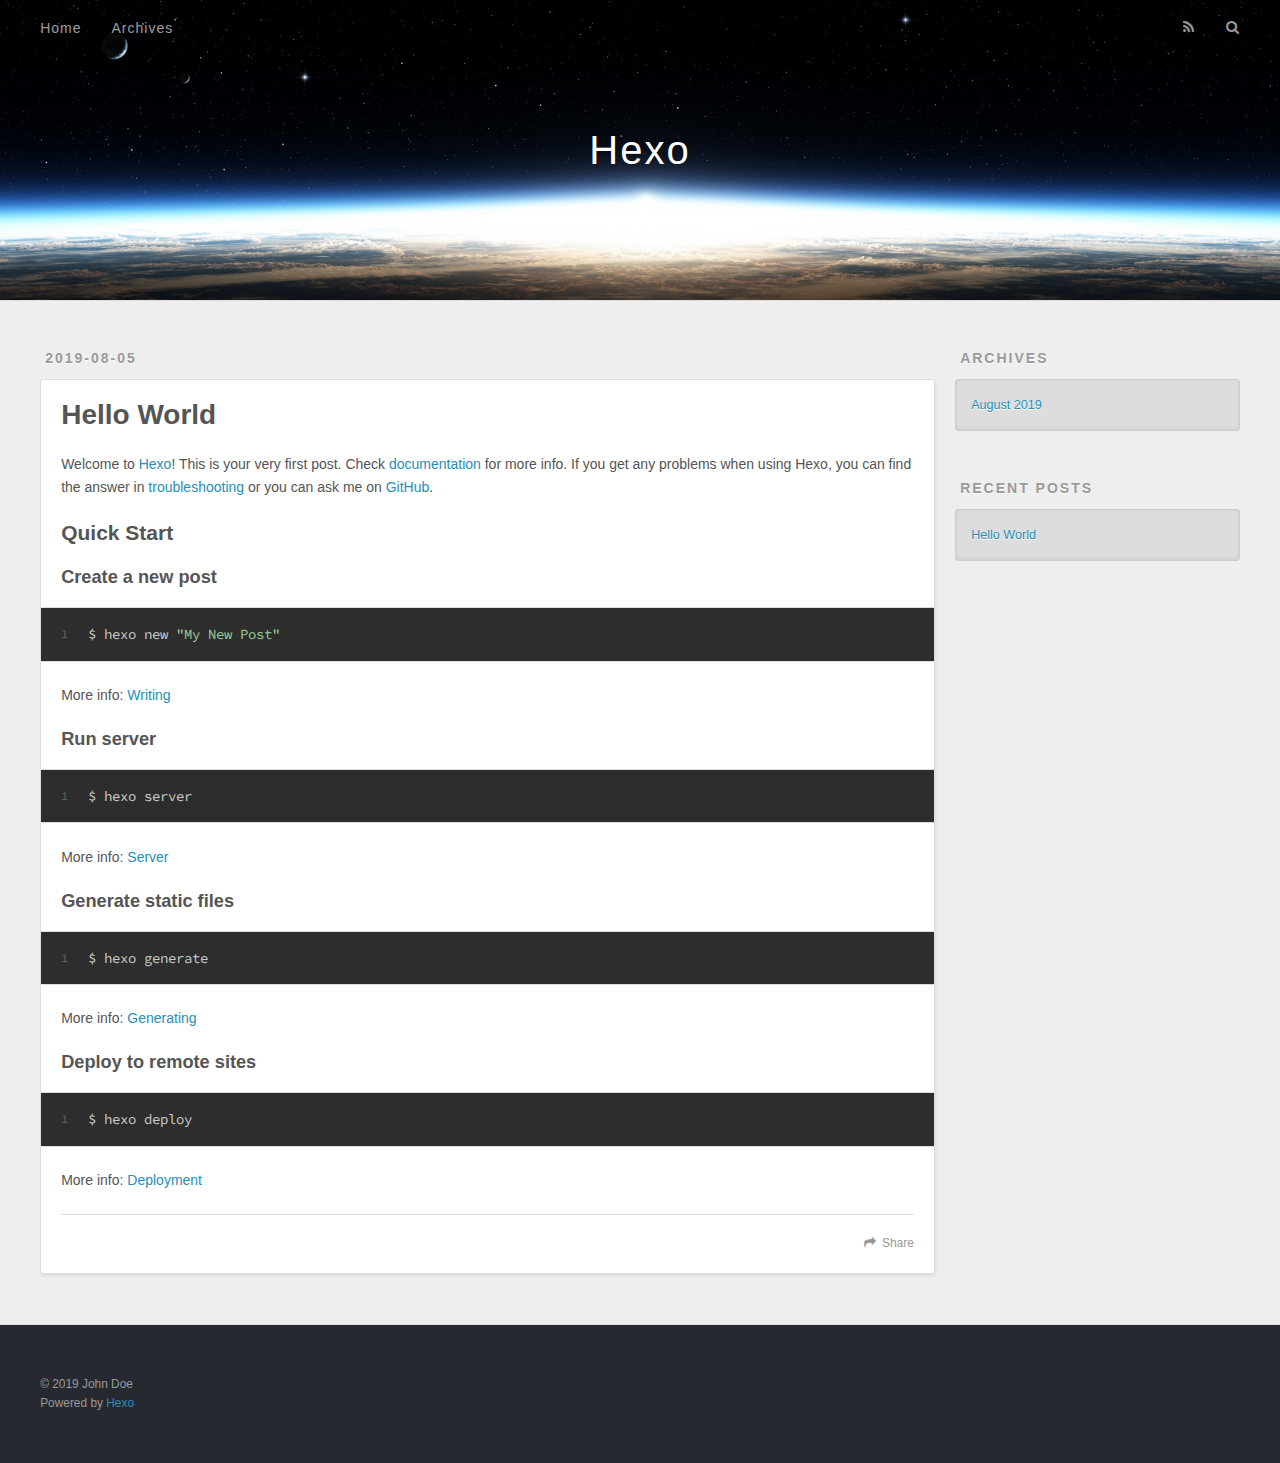
==== index.html @ 951eee35 "Site updated: 2019-08-05 15:23:16" ====
<!DOCTYPE html>
<html>
<head><meta name="generator" content="Hexo 3.9.0">
  <meta charset="utf-8">
  

  
  <title>Hexo</title>
  <meta name="viewport" content="width=device-width, initial-scale=1, maximum-scale=1">
  <meta property="og:type" content="website">
<meta property="og:title" content="Hexo">
<meta property="og:url" content="http://yoursite.com/index.html">
<meta property="og:site_name" content="Hexo">
<meta property="og:locale" content="default">
<meta name="twitter:card" content="summary">
<meta name="twitter:title" content="Hexo">
  
    <link rel="alternate" href="/atom.xml" title="Hexo" type="application/atom+xml">
  
  
    <link rel="icon" href="/favicon.png">
  
  
    <link href="//fonts.googleapis.com/css?family=Source+Code+Pro" rel="stylesheet" type="text/css">
  
  <link rel="stylesheet" href="/css/style.css">
</head>
</html>
<body>
  <div id="container">
    <div id="wrap">
      <header id="header">
  <div id="banner"></div>
  <div id="header-outer" class="outer">
    <div id="header-title" class="inner">
      <h1 id="logo-wrap">
        <a href="/" id="logo">Hexo</a>
      </h1>
      
    </div>
    <div id="header-inner" class="inner">
      <nav id="main-nav">
        <a id="main-nav-toggle" class="nav-icon"></a>
        
          <a class="main-nav-link" href="/">Home</a>
        
          <a class="main-nav-link" href="/archives">Archives</a>
        
      </nav>
      <nav id="sub-nav">
        
          <a id="nav-rss-link" class="nav-icon" href="/atom.xml" title="RSS Feed"></a>
        
        <a id="nav-search-btn" class="nav-icon" title="Search"></a>
      </nav>
      <div id="search-form-wrap">
        <form action="//google.com/search" method="get" accept-charset="UTF-8" class="search-form"><input type="search" name="q" class="search-form-input" placeholder="Search"><button type="submit" class="search-form-submit">&#xF002;</button><input type="hidden" name="sitesearch" value="http://yoursite.com"></form>
      </div>
    </div>
  </div>
</header>
      <div class="outer">
        <section id="main">
  
    <article id="post-hello-world" class="article article-type-post" itemscope itemprop="blogPost">
  <div class="article-meta">
    <a href="/2019/08/05/hello-world/" class="article-date">
  <time datetime="2019-08-05T07:02:43.059Z" itemprop="datePublished">2019-08-05</time>
</a>
    
  </div>
  <div class="article-inner">
    
    
      <header class="article-header">
        
  
    <h1 itemprop="name">
      <a class="article-title" href="/2019/08/05/hello-world/">Hello World</a>
    </h1>
  

      </header>
    
    <div class="article-entry" itemprop="articleBody">
      
        <p>Welcome to <a href="https://hexo.io/" target="_blank" rel="noopener">Hexo</a>! This is your very first post. Check <a href="https://hexo.io/docs/" target="_blank" rel="noopener">documentation</a> for more info. If you get any problems when using Hexo, you can find the answer in <a href="https://hexo.io/docs/troubleshooting.html" target="_blank" rel="noopener">troubleshooting</a> or you can ask me on <a href="https://github.com/hexojs/hexo/issues" target="_blank" rel="noopener">GitHub</a>.</p>
<h2 id="Quick-Start"><a href="#Quick-Start" class="headerlink" title="Quick Start"></a>Quick Start</h2><h3 id="Create-a-new-post"><a href="#Create-a-new-post" class="headerlink" title="Create a new post"></a>Create a new post</h3><figure class="highlight bash"><table><tr><td class="gutter"><pre><span class="line">1</span><br></pre></td><td class="code"><pre><span class="line">$ hexo new <span class="string">"My New Post"</span></span><br></pre></td></tr></table></figure>

<p>More info: <a href="https://hexo.io/docs/writing.html" target="_blank" rel="noopener">Writing</a></p>
<h3 id="Run-server"><a href="#Run-server" class="headerlink" title="Run server"></a>Run server</h3><figure class="highlight bash"><table><tr><td class="gutter"><pre><span class="line">1</span><br></pre></td><td class="code"><pre><span class="line">$ hexo server</span><br></pre></td></tr></table></figure>

<p>More info: <a href="https://hexo.io/docs/server.html" target="_blank" rel="noopener">Server</a></p>
<h3 id="Generate-static-files"><a href="#Generate-static-files" class="headerlink" title="Generate static files"></a>Generate static files</h3><figure class="highlight bash"><table><tr><td class="gutter"><pre><span class="line">1</span><br></pre></td><td class="code"><pre><span class="line">$ hexo generate</span><br></pre></td></tr></table></figure>

<p>More info: <a href="https://hexo.io/docs/generating.html" target="_blank" rel="noopener">Generating</a></p>
<h3 id="Deploy-to-remote-sites"><a href="#Deploy-to-remote-sites" class="headerlink" title="Deploy to remote sites"></a>Deploy to remote sites</h3><figure class="highlight bash"><table><tr><td class="gutter"><pre><span class="line">1</span><br></pre></td><td class="code"><pre><span class="line">$ hexo deploy</span><br></pre></td></tr></table></figure>

<p>More info: <a href="https://hexo.io/docs/deployment.html" target="_blank" rel="noopener">Deployment</a></p>

      
    </div>
    <footer class="article-footer">
      <a data-url="http://yoursite.com/2019/08/05/hello-world/" data-id="cjyy2imvr0000astfaptgwmc9" class="article-share-link">Share</a>
      
      
    </footer>
  </div>
  
</article>


  


</section>
        
          <aside id="sidebar">
  
    

  
    

  
    
  
    
  <div class="widget-wrap">
    <h3 class="widget-title">Archives</h3>
    <div class="widget">
      <ul class="archive-list"><li class="archive-list-item"><a class="archive-list-link" href="/archives/2019/08/">August 2019</a></li></ul>
    </div>
  </div>


  
    
  <div class="widget-wrap">
    <h3 class="widget-title">Recent Posts</h3>
    <div class="widget">
      <ul>
        
          <li>
            <a href="/2019/08/05/hello-world/">Hello World</a>
          </li>
        
      </ul>
    </div>
  </div>

  
</aside>
        
      </div>
      <footer id="footer">
  
  <div class="outer">
    <div id="footer-info" class="inner">
      &copy; 2019 John Doe<br>
      Powered by <a href="http://hexo.io/" target="_blank">Hexo</a>
    </div>
  </div>
</footer>
    </div>
    <nav id="mobile-nav">
  
    <a href="/" class="mobile-nav-link">Home</a>
  
    <a href="/archives" class="mobile-nav-link">Archives</a>
  
</nav>
    

<script src="//ajax.googleapis.com/ajax/libs/jquery/2.0.3/jquery.min.js"></script>


  <link rel="stylesheet" href="/fancybox/jquery.fancybox.css">
  <script src="/fancybox/jquery.fancybox.pack.js"></script>


<script src="/js/script.js"></script>



  </div>
</body>
</html>
---- css/style.css ----
body {
  width: 100%;
}
body:before,
body:after {
  content: "";
  display: table;
}
body:after {
  clear: both;
}
html,
body,
div,
span,
applet,
object,
iframe,
h1,
h2,
h3,
h4,
h5,
h6,
p,
blockquote,
pre,
a,
abbr,
acronym,
address,
big,
cite,
code,
del,
dfn,
em,
img,
ins,
kbd,
q,
s,
samp,
small,
strike,
strong,
sub,
sup,
tt,
var,
dl,
dt,
dd,
ol,
ul,
li,
fieldset,
form,
label,
legend,
table,
caption,
tbody,
tfoot,
thead,
tr,
th,
td {
  margin: 0;
  padding: 0;
  border: 0;
  outline: 0;
  font-weight: inherit;
  font-style: inherit;
  font-family: inherit;
  font-size: 100%;
  vertical-align: baseline;
}
body {
  line-height: 1;
  color: #000;
  background: #fff;
}
ol,
ul {
  list-style: none;
}
table {
  border-collapse: separate;
  border-spacing: 0;
  vertical-align: middle;
}
caption,
th,
td {
  text-align: left;
  font-weight: normal;
  vertical-align: middle;
}
a img {
  border: none;
}
input,
button {
  margin: 0;
  padding: 0;
}
input::-moz-focus-inner,
button::-moz-focus-inner {
  border: 0;
  padding: 0;
}
@font-face {
  font-family: FontAwesome;
  font-style: normal;
  font-weight: normal;
  src: url("fonts/fontawesome-webfont.eot?v=#4.0.3");
  src: url("fonts/fontawesome-webfont.eot?#iefix&v=#4.0.3") format("embedded-opentype"), url("fonts/fontawesome-webfont.woff?v=#4.0.3") format("woff"), url("fonts/fontawesome-webfont.ttf?v=#4.0.3") format("truetype"), url("fonts/fontawesome-webfont.svg#fontawesomeregular?v=#4.0.3") format("svg");
}
html,
body,
#container {
  height: 100%;
}
body {
  background: #eee;
  font: 14px -apple-system, BlinkMacSystemFont, "Segoe UI", "Roboto", "Oxygen", "Ubuntu", "Cantarell", "Fira Sans", "Droid Sans", "Helvetica Neue", sans-serif;
  -webkit-text-size-adjust: 100%;
}
.outer {
  max-width: 1220px;
  margin: 0 auto;
  padding: 0 20px;
}
.outer:before,
.outer:after {
  content: "";
  display: table;
}
.outer:after {
  clear: both;
}
.inner {
  display: inline;
  float: left;
  width: 98.33333333333333%;
  margin: 0 0.833333333333333%;
}
.left,
.alignleft {
  float: left;
}
.right,
.alignright {
  float: right;
}
.clear {
  clear: both;
}
#container {
  position: relative;
}
.mobile-nav-on {
  overflow: hidden;
}
#wrap {
  height: 100%;
  width: 100%;
  position: absolute;
  top: 0;
  left: 0;
  -webkit-transition: 0.2s ease-out;
  -moz-transition: 0.2s ease-out;
  -ms-transition: 0.2s ease-out;
  transition: 0.2s ease-out;
  z-index: 1;
  background: #eee;
}
.mobile-nav-on #wrap {
  left: 280px;
}
@media screen and (min-width: 768px) {
  #main {
    display: inline;
    float: left;
    width: 73.33333333333333%;
    margin: 0 0.833333333333333%;
  }
}
.article-date,
.article-category-link,
.archive-year,
.widget-title {
  text-decoration: none;
  text-transform: uppercase;
  letter-spacing: 2px;
  color: #999;
  margin-bottom: 1em;
  margin-left: 5px;
  line-height: 1em;
  text-shadow: 0 1px #fff;
  font-weight: bold;
}
.article-inner,
.archive-article-inner {
  background: #fff;
  -webkit-box-shadow: 1px 2px 3px #ddd;
  box-shadow: 1px 2px 3px #ddd;
  border: 1px solid #ddd;
  border-radius: 3px;
}
.article-entry h1,
.widget h1 {
  font-size: 2em;
}
.article-entry h2,
.widget h2 {
  font-size: 1.5em;
}
.article-entry h3,
.widget h3 {
  font-size: 1.3em;
}
.article-entry h4,
.widget h4 {
  font-size: 1.2em;
}
.article-entry h5,
.widget h5 {
  font-size: 1em;
}
.article-entry h6,
.widget h6 {
  font-size: 1em;
  color: #999;
}
.article-entry hr,
.widget hr {
  border: 1px dashed #ddd;
}
.article-entry strong,
.widget strong {
  font-weight: bold;
}
.article-entry em,
.widget em,
.article-entry cite,
.widget cite {
  font-style: italic;
}
.article-entry sup,
.widget sup,
.article-entry sub,
.widget sub {
  font-size: 0.75em;
  line-height: 0;
  position: relative;
  vertical-align: baseline;
}
.article-entry sup,
.widget sup {
  top: -0.5em;
}
.article-entry sub,
.widget sub {
  bottom: -0.2em;
}
.article-entry small,
.widget small {
  font-size: 0.85em;
}
.article-entry acronym,
.widget acronym,
.article-entry abbr,
.widget abbr {
  border-bottom: 1px dotted;
}
.article-entry ul,
.widget ul,
.article-entry ol,
.widget ol,
.article-entry dl,
.widget dl {
  margin: 0 20px;
  line-height: 1.6em;
}
.article-entry ul ul,
.widget ul ul,
.article-entry ol ul,
.widget ol ul,
.article-entry ul ol,
.widget ul ol,
.article-entry ol ol,
.widget ol ol {
  margin-top: 0;
  margin-bottom: 0;
}
.article-entry ul,
.widget ul {
  list-style: disc;
}
.article-entry ol,
.widget ol {
  list-style: decimal;
}
.article-entry dt,
.widget dt {
  font-weight: bold;
}
#header {
  height: 300px;
  position: relative;
  border-bottom: 1px solid #ddd;
}
#header:before,
#header:after {
  content: "";
  position: absolute;
  left: 0;
  right: 0;
  height: 40px;
}
#header:before {
  top: 0;
  background: -webkit-linear-gradient(rgba(0,0,0,0.2), transparent);
  background: -moz-linear-gradient(rgba(0,0,0,0.2), transparent);
  background: -ms-linear-gradient(rgba(0,0,0,0.2), transparent);
  background: linear-gradient(rgba(0,0,0,0.2), transparent);
}
#header:after {
  bottom: 0;
  background: -webkit-linear-gradient(transparent, rgba(0,0,0,0.2));
  background: -moz-linear-gradient(transparent, rgba(0,0,0,0.2));
  background: -ms-linear-gradient(transparent, rgba(0,0,0,0.2));
  background: linear-gradient(transparent, rgba(0,0,0,0.2));
}
#header-outer {
  height: 100%;
  position: relative;
}
#header-inner {
  position: relative;
  overflow: hidden;
}
#banner {
  position: absolute;
  top: 0;
  left: 0;
  width: 100%;
  height: 100%;
  background: url("images/banner.jpg") center #000;
  -webkit-background-size: cover;
  -moz-background-size: cover;
  background-size: cover;
  z-index: -1;
}
#header-title {
  text-align: center;
  height: 40px;
  position: absolute;
  top: 50%;
  left: 0;
  margin-top: -20px;
}
#logo,
#subtitle {
  text-decoration: none;
  color: #fff;
  font-weight: 300;
  text-shadow: 0 1px 4px rgba(0,0,0,0.3);
}
#logo {
  font-size: 40px;
  line-height: 40px;
  letter-spacing: 2px;
}
#subtitle {
  font-size: 16px;
  line-height: 16px;
  letter-spacing: 1px;
}
#subtitle-wrap {
  margin-top: 16px;
}
#main-nav {
  float: left;
  margin-left: -15px;
}
.nav-icon,
.main-nav-link {
  float: left;
  color: #fff;
  opacity: 0.6;
  text-decoration: none;
  text-shadow: 0 1px rgba(0,0,0,0.2);
  -webkit-transition: opacity 0.2s;
  -moz-transition: opacity 0.2s;
  -ms-transition: opacity 0.2s;
  transition: opacity 0.2s;
  display: block;
  padding: 20px 15px;
}
.nav-icon:hover,
.main-nav-link:hover {
  opacity: 1;
}
.nav-icon {
  font-family: FontAwesome;
  text-align: center;
  font-size: 14px;
  width: 14px;
  height: 14px;
  padding: 20px 15px;
  position: relative;
  cursor: pointer;
}
.main-nav-link {
  font-weight: 300;
  letter-spacing: 1px;
}
@media screen and (max-width: 479px) {
  .main-nav-link {
    display: none;
  }
}
#main-nav-toggle {
  display: none;
}
#main-nav-toggle:before {
  content: "\f0c9";
}
@media screen and (max-width: 479px) {
  #main-nav-toggle {
    display: block;
  }
}
#sub-nav {
  float: right;
  margin-right: -15px;
}
#nav-rss-link:before {
  content: "\f09e";
}
#nav-search-btn:before {
  content: "\f002";
}
#search-form-wrap {
  position: absolute;
  top: 15px;
  width: 150px;
  height: 30px;
  right: -150px;
  opacity: 0;
  -webkit-transition: 0.2s ease-out;
  -moz-transition: 0.2s ease-out;
  -ms-transition: 0.2s ease-out;
  transition: 0.2s ease-out;
}
#search-form-wrap.on {
  opacity: 1;
  right: 0;
}
@media screen and (max-width: 479px) {
  #search-form-wrap {
    width: 100%;
    right: -100%;
  }
}
.search-form {
  position: absolute;
  top: 0;
  left: 0;
  right: 0;
  background: #fff;
  padding: 5px 15px;
  border-radius: 15px;
  -webkit-box-shadow: 0 0 10px rgba(0,0,0,0.3);
  box-shadow: 0 0 10px rgba(0,0,0,0.3);
}
.search-form-input {
  border: none;
  background: none;
  color: #555;
  width: 100%;
  font: 13px -apple-system, BlinkMacSystemFont, "Segoe UI", "Roboto", "Oxygen", "Ubuntu", "Cantarell", "Fira Sans", "Droid Sans", "Helvetica Neue", sans-serif;
  outline: none;
}
.search-form-input::-webkit-search-results-decoration,
.search-form-input::-webkit-search-cancel-button {
  -webkit-appearance: none;
}
.search-form-submit {
  position: absolute;
  top: 50%;
  right: 10px;
  margin-top: -7px;
  font: 13px FontAwesome;
  border: none;
  background: none;
  color: #bbb;
  cursor: pointer;
}
.search-form-submit:hover,
.search-form-submit:focus {
  color: #777;
}
.article {
  margin: 50px 0;
}
.article-inner {
  overflow: hidden;
}
.article-meta:before,
.article-meta:after {
  content: "";
  display: table;
}
.article-meta:after {
  clear: both;
}
.article-date {
  float: left;
}
.article-category {
  float: left;
  line-height: 1em;
  color: #ccc;
  text-shadow: 0 1px #fff;
  margin-left: 8px;
}
.article-category:before {
  content: "\2022";
}
.article-category-link {
  margin: 0 12px 1em;
}
.article-header {
  padding: 20px 20px 0;
}
.article-title {
  text-decoration: none;
  font-size: 2em;
  font-weight: bold;
  color: #555;
  line-height: 1.1em;
  -webkit-transition: color 0.2s;
  -moz-transition: color 0.2s;
  -ms-transition: color 0.2s;
  transition: color 0.2s;
}
a.article-title:hover {
  color: #258fb8;
}
.article-entry {
  color: #555;
  padding: 0 20px;
}
.article-entry:before,
.article-entry:after {
  content: "";
  display: table;
}
.article-entry:after {
  clear: both;
}
.article-entry p,
.article-entry table {
  line-height: 1.6em;
  margin: 1.6em 0;
}
.article-entry h1,
.article-entry h2,
.article-entry h3,
.article-entry h4,
.article-entry h5,
.article-entry h6 {
  font-weight: bold;
}
.article-entry h1,
.article-entry h2,
.article-entry h3,
.article-entry h4,
.article-entry h5,
.article-entry h6 {
  line-height: 1.1em;
  margin: 1.1em 0;
}
.article-entry a {
  color: #258fb8;
  text-decoration: none;
}
.article-entry a:hover {
  text-decoration: underline;
}
.article-entry ul,
.article-entry ol,
.article-entry dl {
  margin-top: 1.6em;
  margin-bottom: 1.6em;
}
.article-entry img,
.article-entry video {
  max-width: 100%;
  height: auto;
  display: block;
  margin: auto;
}
.article-entry iframe {
  border: none;
}
.article-entry table {
  width: 100%;
  border-collapse: collapse;
  border-spacing: 0;
}
.article-entry th {
  font-weight: bold;
  border-bottom: 3px solid #ddd;
  padding-bottom: 0.5em;
}
.article-entry td {
  border-bottom: 1px solid #ddd;
  padding: 10px 0;
}
.article-entry blockquote {
  font-family: Georgia, "Times New Roman", serif;
  font-size: 1.4em;
  margin: 1.6em 20px;
  text-align: center;
}
.article-entry blockquote footer {
  font-size: 14px;
  margin: 1.6em 0;
  font-family: -apple-system, BlinkMacSystemFont, "Segoe UI", "Roboto", "Oxygen", "Ubuntu", "Cantarell", "Fira Sans", "Droid Sans", "Helvetica Neue", sans-serif;
}
.article-entry blockquote footer cite:before {
  content: "—";
  padding: 0 0.5em;
}
.article-entry .pullquote {
  text-align: left;
  width: 45%;
  margin: 0;
}
.article-entry .pullquote.left {
  margin-left: 0.5em;
  margin-right: 1em;
}
.article-entry .pullquote.right {
  margin-right: 0.5em;
  margin-left: 1em;
}
.article-entry .caption {
  color: #999;
  display: block;
  font-size: 0.9em;
  margin-top: 0.5em;
  position: relative;
  text-align: center;
}
.article-entry .video-container {
  position: relative;
  padding-top: 56.25%;
  height: 0;
  overflow: hidden;
}
.article-entry .video-container iframe,
.article-entry .video-container object,
.article-entry .video-container embed {
  position: absolute;
  top: 0;
  left: 0;
  width: 100%;
  height: 100%;
  margin-top: 0;
}
.article-more-link a {
  display: inline-block;
  line-height: 1em;
  padding: 6px 15px;
  border-radius: 15px;
  background: #eee;
  color: #999;
  text-shadow: 0 1px #fff;
  text-decoration: none;
}
.article-more-link a:hover {
  background: #258fb8;
  color: #fff;
  text-decoration: none;
  text-shadow: 0 1px #1e7293;
}
.article-footer {
  font-size: 0.85em;
  line-height: 1.6em;
  border-top: 1px solid #ddd;
  padding-top: 1.6em;
  margin: 0 20px 20px;
}
.article-footer:before,
.article-footer:after {
  content: "";
  display: table;
}
.article-footer:after {
  clear: both;
}
.article-footer a {
  color: #999;
  text-decoration: none;
}
.article-footer a:hover {
  color: #555;
}
.article-tag-list-item {
  float: left;
  margin-right: 10px;
}
.article-tag-list-link:before {
  content: "#";
}
.article-comment-link {
  float: right;
}
.article-comment-link:before {
  content: "\f075";
  font-family: FontAwesome;
  padding-right: 8px;
}
.article-share-link {
  cursor: pointer;
  float: right;
  margin-left: 20px;
}
.article-share-link:before {
  content: "\f064";
  font-family: FontAwesome;
  padding-right: 6px;
}
#article-nav {
  position: relative;
}
#article-nav:before,
#article-nav:after {
  content: "";
  display: table;
}
#article-nav:after {
  clear: both;
}
@media screen and (min-width: 768px) {
  #article-nav {
    margin: 50px 0;
  }
  #article-nav:before {
    width: 8px;
    height: 8px;
    position: absolute;
    top: 50%;
    left: 50%;
    margin-top: -4px;
    margin-left: -4px;
    content: "";
    border-radius: 50%;
    background: #ddd;
    -webkit-box-shadow: 0 1px 2px #fff;
    box-shadow: 0 1px 2px #fff;
  }
}
.article-nav-link-wrap {
  text-decoration: none;
  text-shadow: 0 1px #fff;
  color: #999;
  -webkit-box-sizing: border-box;
  -moz-box-sizing: border-box;
  box-sizing: border-box;
  margin-top: 50px;
  text-align: center;
  display: block;
}
.article-nav-link-wrap:hover {
  color: #555;
}
@media screen and (min-width: 768px) {
  .article-nav-link-wrap {
    width: 50%;
    margin-top: 0;
  }
}
@media screen and (min-width: 768px) {
  #article-nav-newer {
    float: left;
    text-align: right;
    padding-right: 20px;
  }
}
@media screen and (min-width: 768px) {
  #article-nav-older {
    float: right;
    text-align: left;
    padding-left: 20px;
  }
}
.article-nav-caption {
  text-transform: uppercase;
  letter-spacing: 2px;
  color: #ddd;
  line-height: 1em;
  font-weight: bold;
}
#article-nav-newer .article-nav-caption {
  margin-right: -2px;
}
.article-nav-title {
  font-size: 0.85em;
  line-height: 1.6em;
  margin-top: 0.5em;
}
.article-share-box {
  position: absolute;
  display: none;
  background: #fff;
  -webkit-box-shadow: 1px 2px 10px rgba(0,0,0,0.2);
  box-shadow: 1px 2px 10px rgba(0,0,0,0.2);
  border-radius: 3px;
  margin-left: -145px;
  overflow: hidden;
  z-index: 1;
}
.article-share-box.on {
  display: block;
}
.article-share-input {
  width: 100%;
  background: none;
  -webkit-box-sizing: border-box;
  -moz-box-sizing: border-box;
  box-sizing: border-box;
  font: 14px -apple-system, BlinkMacSystemFont, "Segoe UI", "Roboto", "Oxygen", "Ubuntu", "Cantarell", "Fira Sans", "Droid Sans", "Helvetica Neue", sans-serif;
  padding: 0 15px;
  color: #555;
  outline: none;
  border: 1px solid #ddd;
  border-radius: 3px 3px 0 0;
  height: 36px;
  line-height: 36px;
}
.article-share-links {
  background: #eee;
}
.article-share-links:before,
.article-share-links:after {
  content: "";
  display: table;
}
.article-share-links:after {
  clear: both;
}
.article-share-twitter,
.article-share-facebook,
.article-share-pinterest,
.article-share-google {
  width: 50px;
  height: 36px;
  display: block;
  float: left;
  position: relative;
  color: #999;
  text-shadow: 0 1px #fff;
}
.article-share-twitter:before,
.article-share-facebook:before,
.article-share-pinterest:before,
.article-share-google:before {
  font-size: 20px;
  font-family: FontAwesome;
  width: 20px;
  height: 20px;
  position: absolute;
  top: 50%;
  left: 50%;
  margin-top: -10px;
  margin-left: -10px;
  text-align: center;
}
.article-share-twitter:hover,
.article-share-facebook:hover,
.article-share-pinterest:hover,
.article-share-google:hover {
  color: #fff;
}
.article-share-twitter:before {
  content: "\f099";
}
.article-share-twitter:hover {
  background: #00aced;
  text-shadow: 0 1px #008abe;
}
.article-share-facebook:before {
  content: "\f09a";
}
.article-share-facebook:hover {
  background: #3b5998;
  text-shadow: 0 1px #2f477a;
}
.article-share-pinterest:before {
  content: "\f0d2";
}
.article-share-pinterest:hover {
  background: #cb2027;
  text-shadow: 0 1px #a21a1f;
}
.article-share-google:before {
  content: "\f0d5";
}
.article-share-google:hover {
  background: #dd4b39;
  text-shadow: 0 1px #be3221;
}
.article-gallery {
  background: #000;
  position: relative;
}
.article-gallery-photos {
  position: relative;
  overflow: hidden;
}
.article-gallery-img {
  display: none;
  max-width: 100%;
}
.article-gallery-img:first-child {
  display: block;
}
.article-gallery-img.loaded {
  position: absolute;
  display: block;
}
.article-gallery-img img {
  display: block;
  max-width: 100%;
  margin: 0 auto;
}
#comments {
  background: #fff;
  -webkit-box-shadow: 1px 2px 3px #ddd;
  box-shadow: 1px 2px 3px #ddd;
  padding: 20px;
  border: 1px solid #ddd;
  border-radius: 3px;
  margin: 50px 0;
}
#comments a {
  color: #258fb8;
}
.archives-wrap {
  margin: 50px 0;
}
.archives:before,
.archives:after {
  content: "";
  display: table;
}
.archives:after {
  clear: both;
}
.archive-year-wrap {
  margin-bottom: 1em;
}
.archives {
  -webkit-column-gap: 10px;
  -moz-column-gap: 10px;
  column-gap: 10px;
}
@media screen and (min-width: 480px) and (max-width: 767px) {
  .archives {
    -webkit-column-count: 2;
    -moz-column-count: 2;
    column-count: 2;
  }
}
@media screen and (min-width: 768px) {
  .archives {
    -webkit-column-count: 3;
    -moz-column-count: 3;
    column-count: 3;
  }
}
.archive-article {
  -webkit-column-break-inside: avoid;
  page-break-inside: avoid;
  overflow: hidden;
  break-inside: avoid-column;
}
.archive-article-inner {
  padding: 10px;
  margin-bottom: 15px;
}
.archive-article-title {
  text-decoration: none;
  font-weight: bold;
  color: #555;
  -webkit-transition: color 0.2s;
  -moz-transition: color 0.2s;
  -ms-transition: color 0.2s;
  transition: color 0.2s;
  line-height: 1.6em;
}
.archive-article-title:hover {
  color: #258fb8;
}
.archive-article-footer {
  margin-top: 1em;
}
.archive-article-date {
  color: #999;
  text-decoration: none;
  font-size: 0.85em;
  line-height: 1em;
  margin-bottom: 0.5em;
  display: block;
}
#page-nav {
  margin: 50px auto;
  background: #fff;
  -webkit-box-shadow: 1px 2px 3px #ddd;
  box-shadow: 1px 2px 3px #ddd;
  border: 1px solid #ddd;
  border-radius: 3px;
  text-align: center;
  color: #999;
  overflow: hidden;
}
#page-nav:before,
#page-nav:after {
  content: "";
  display: table;
}
#page-nav:after {
  clear: both;
}
#page-nav a,
#page-nav span {
  padding: 10px 20px;
  line-height: 1;
  height: 2ex;
}
#page-nav a {
  color: #999;
  text-decoration: none;
}
#page-nav a:hover {
  background: #999;
  color: #fff;
}
#page-nav .prev {
  float: left;
}
#page-nav .next {
  float: right;
}
#page-nav .page-number {
  display: inline-block;
}
@media screen and (max-width: 479px) {
  #page-nav .page-number {
    display: none;
  }
}
#page-nav .current {
  color: #555;
  font-weight: bold;
}
#page-nav .space {
  color: #ddd;
}
#footer {
  background: #262a30;
  padding: 50px 0;
  border-top: 1px solid #ddd;
  color: #999;
}
#footer a {
  color: #258fb8;
  text-decoration: none;
}
#footer a:hover {
  text-decoration: underline;
}
#footer-info {
  line-height: 1.6em;
  font-size: 0.85em;
}
.article-entry pre,
.article-entry .highlight {
  background: #2d2d2d;
  margin: 0 -20px;
  padding: 15px 20px;
  border-style: solid;
  border-color: #ddd;
  border-width: 1px 0;
  overflow: auto;
  color: #ccc;
  line-height: 22.400000000000002px;
}
.article-entry .highlight .gutter pre,
.article-entry .gist .gist-file .gist-data .line-numbers {
  color: #666;
  font-size: 0.85em;
}
.article-entry pre,
.article-entry code {
  font-family: "Source Code Pro", Consolas, Monaco, Menlo, Consolas, monospace;
}
.article-entry code {
  background: #eee;
  text-shadow: 0 1px #fff;
  padding: 0 0.3em;
}
.article-entry pre code {
  background: none;
  text-shadow: none;
  padding: 0;
}
.article-entry .highlight pre {
  border: none;
  margin: 0;
  padding: 0;
}
.article-entry .highlight table {
  margin: 0;
  width: auto;
}
.article-entry .highlight td {
  border: none;
  padding: 0;
}
.article-entry .highlight figcaption {
  font-size: 0.85em;
  color: #999;
  line-height: 1em;
  margin-bottom: 1em;
}
.article-entry .highlight figcaption:before,
.article-entry .highlight figcaption:after {
  content: "";
  display: table;
}
.article-entry .highlight figcaption:after {
  clear: both;
}
.article-entry .highlight figcaption a {
  float: right;
}
.article-entry .highlight .gutter pre {
  text-align: right;
  padding-right: 20px;
}
.article-entry .highlight .line {
  height: 22.400000000000002px;
}
.article-entry .highlight .line.marked {
  background: #515151;
}
.article-entry .gist {
  margin: 0 -20px;
  border-style: solid;
  border-color: #ddd;
  border-width: 1px 0;
  background: #2d2d2d;
  padding: 15px 20px 15px 0;
}
.article-entry .gist .gist-file {
  border: none;
  font-family: "Source Code Pro", Consolas, Monaco, Menlo, Consolas, monospace;
  margin: 0;
}
.article-entry .gist .gist-file .gist-data {
  background: none;
  border: none;
}
.article-entry .gist .gist-file .gist-data .line-numbers {
  background: none;
  border: none;
  padding: 0 20px 0 0;
}
.article-entry .gist .gist-file .gist-data .line-data {
  padding: 0 !important;
}
.article-entry .gist .gist-file .highlight {
  margin: 0;
  padding: 0;
  border: none;
}
.article-entry .gist .gist-file .gist-meta {
  background: #2d2d2d;
  color: #999;
  font: 0.85em -apple-system, BlinkMacSystemFont, "Segoe UI", "Roboto", "Oxygen", "Ubuntu", "Cantarell", "Fira Sans", "Droid Sans", "Helvetica Neue", sans-serif;
  text-shadow: 0 0;
  padding: 0;
  margin-top: 1em;
  margin-left: 20px;
}
.article-entry .gist .gist-file .gist-meta a {
  color: #258fb8;
  font-weight: normal;
}
.article-entry .gist .gist-file .gist-meta a:hover {
  text-decoration: underline;
}
pre .comment,
pre .title {
  color: #999;
}
pre .variable,
pre .attribute,
pre .tag,
pre .regexp,
pre .ruby .constant,
pre .xml .tag .title,
pre .xml .pi,
pre .xml .doctype,
pre .html .doctype,
pre .css .id,
pre .css .class,
pre .css .pseudo {
  color: #f2777a;
}
pre .number,
pre .preprocessor,
pre .built_in,
pre .literal,
pre .params,
pre .constant {
  color: #f99157;
}
pre .class,
pre .ruby .class .title,
pre .css .rules .attribute {
  color: #9c9;
}
pre .string,
pre .value,
pre .inheritance,
pre .header,
pre .ruby .symbol,
pre .xml .cdata {
  color: #9c9;
}
pre .css .hexcolor {
  color: #6cc;
}
pre .function,
pre .python .decorator,
pre .python .title,
pre .ruby .function .title,
pre .ruby .title .keyword,
pre .perl .sub,
pre .javascript .title,
pre .coffeescript .title {
  color: #69c;
}
pre .keyword,
pre .javascript .function {
  color: #c9c;
}
@media screen and (max-width: 479px) {
  #mobile-nav {
    position: absolute;
    top: 0;
    left: 0;
    width: 280px;
    height: 100%;
    background: #191919;
    border-right: 1px solid #fff;
  }
}
@media screen and (max-width: 479px) {
  .mobile-nav-link {
    display: block;
    color: #999;
    text-decoration: none;
    padding: 15px 20px;
    font-weight: bold;
  }
  .mobile-nav-link:hover {
    color: #fff;
  }
}
@media screen and (min-width: 768px) {
  #sidebar {
    display: inline;
    float: left;
    width: 23.333333333333332%;
    margin: 0 0.833333333333333%;
  }
}
.widget-wrap {
  margin: 50px 0;
}
.widget {
  color: #777;
  text-shadow: 0 1px #fff;
  background: #ddd;
  -webkit-box-shadow: 0 -1px 4px #ccc inset;
  box-shadow: 0 -1px 4px #ccc inset;
  border: 1px solid #ccc;
  padding: 15px;
  border-radius: 3px;
}
.widget a {
  color: #258fb8;
  text-decoration: none;
}
.widget a:hover {
  text-decoration: underline;
}
.widget ul ul,
.widget ol ul,
.widget dl ul,
.widget ul ol,
.widget ol ol,
.widget dl ol,
.widget ul dl,
.widget ol dl,
.widget dl dl {
  margin-left: 15px;
  list-style: disc;
}
.widget {
  line-height: 1.6em;
  word-wrap: break-word;
  font-size: 0.9em;
}
.widget ul,
.widget ol {
  list-style: none;
  margin: 0;
}
.widget ul ul,
.widget ol ul,
.widget ul ol,
.widget ol ol {
  margin: 0 20px;
}
.widget ul ul,
.widget ol ul {
  list-style: disc;
}
.widget ul ol,
.widget ol ol {
  list-style: decimal;
}
.category-list-count,
.tag-list-count,
.archive-list-count {
  padding-left: 5px;
  color: #999;
  font-size: 0.85em;
}
.category-list-count:before,
.tag-list-count:before,
.archive-list-count:before {
  content: "(";
}
.category-list-count:after,
.tag-list-count:after,
.archive-list-count:after {
  content: ")";
}
.tagcloud a {
  margin-right: 5px;
  display: inline-block;
}
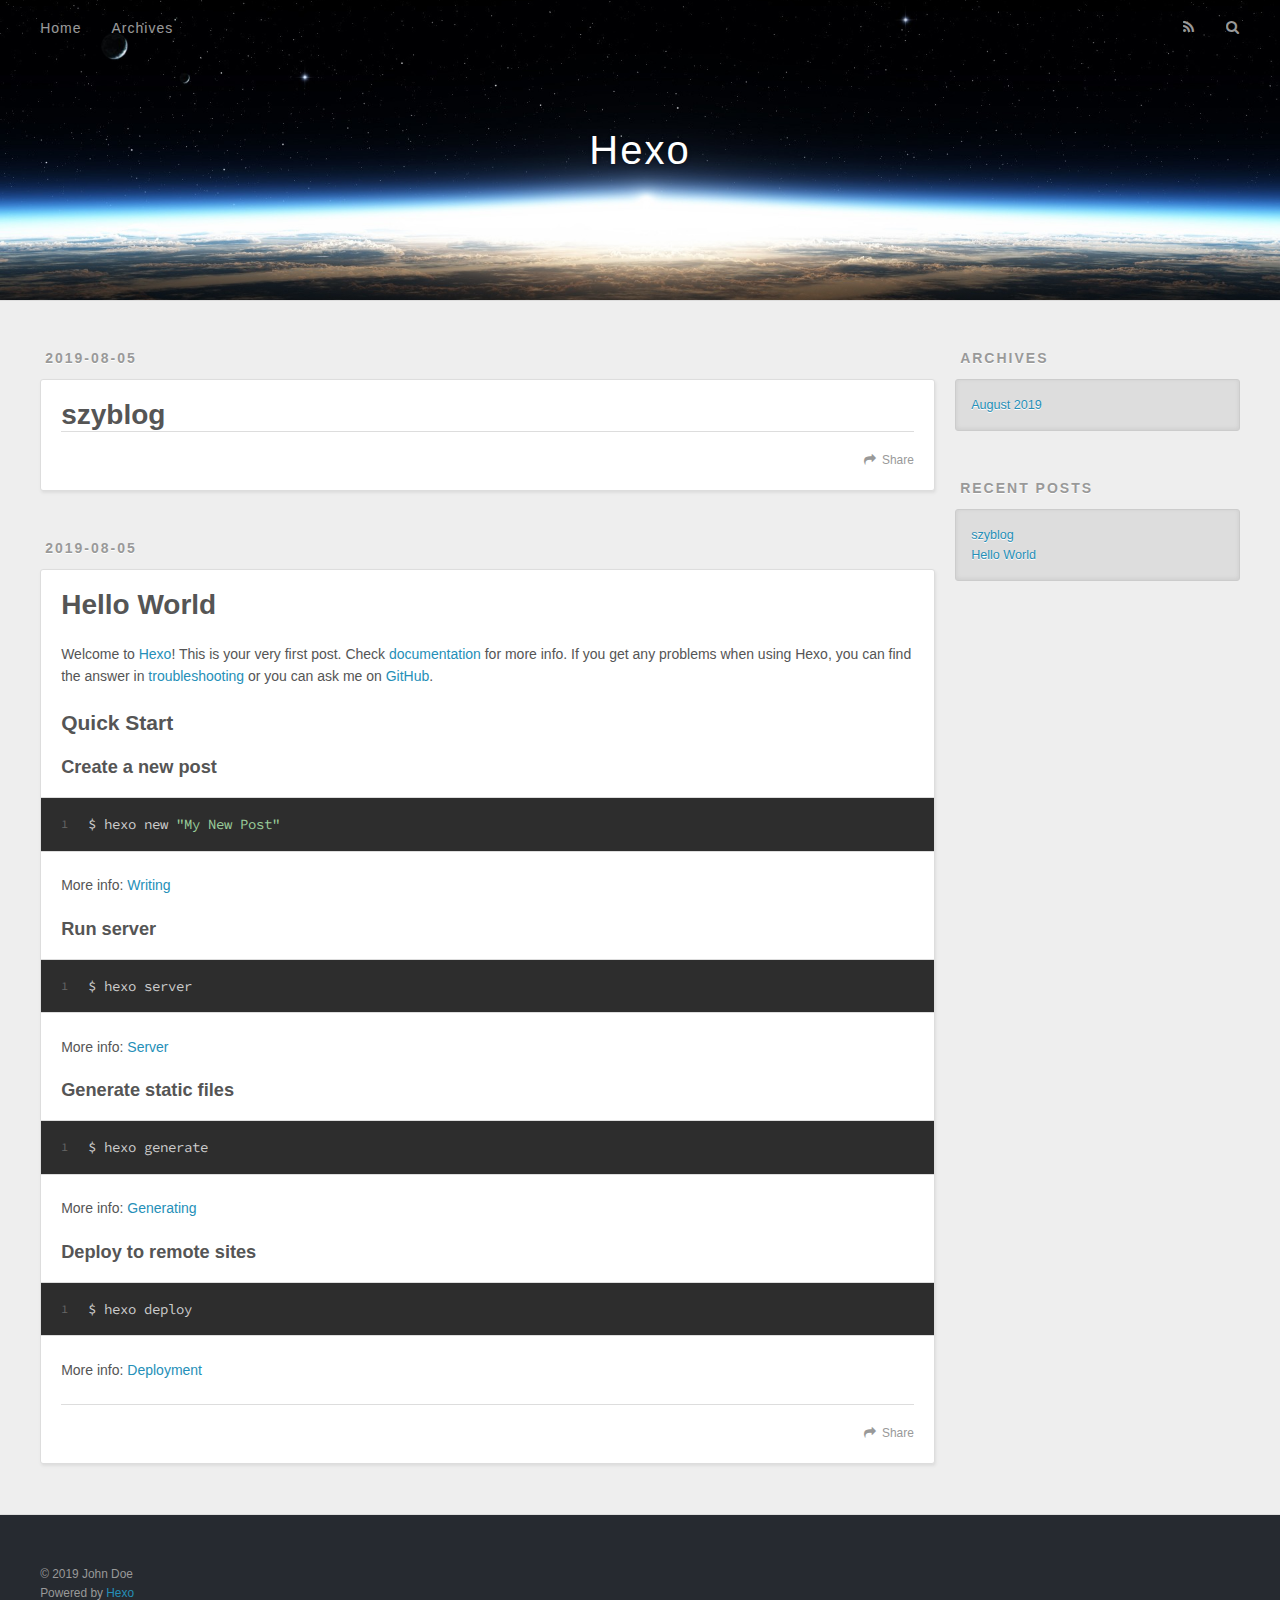
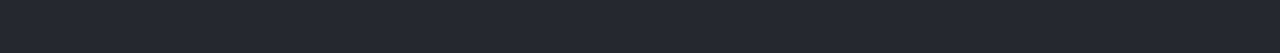
==== commit 7aeaf330: "Site updated: 2019-08-05 15:45:19" ====
--- a/index.html
+++ b/index.html
@@ -62,6 +62,42 @@
       <div class="outer">
         <section id="main">
   
+    <article id="post-szyblog" class="article article-type-post" itemscope itemprop="blogPost">
+  <div class="article-meta">
+    <a href="/2019/08/05/szyblog/" class="article-date">
+  <time datetime="2019-08-05T07:43:23.000Z" itemprop="datePublished">2019-08-05</time>
+</a>
+    
+  </div>
+  <div class="article-inner">
+    
+    
+      <header class="article-header">
+        
+  
+    <h1 itemprop="name">
+      <a class="article-title" href="/2019/08/05/szyblog/">szyblog</a>
+    </h1>
+  
+
+      </header>
+    
+    <div class="article-entry" itemprop="articleBody">
+      
+        
+      
+    </div>
+    <footer class="article-footer">
+      <a data-url="http://yoursite.com/2019/08/05/szyblog/" data-id="cjyy3azgs00018ctf1lzdyt16" class="article-share-link">Share</a>
+      
+      
+    </footer>
+  </div>
+  
+</article>
+
+
+  
     <article id="post-hello-world" class="article article-type-post" itemscope itemprop="blogPost">
   <div class="article-meta">
     <a href="/2019/08/05/hello-world/" class="article-date">
@@ -101,7 +137,7 @@
       
     </div>
     <footer class="article-footer">
-      <a data-url="http://yoursite.com/2019/08/05/hello-world/" data-id="cjyy2imvr0000astfaptgwmc9" class="article-share-link">Share</a>
+      <a data-url="http://yoursite.com/2019/08/05/hello-world/" data-id="cjyy3azg900008ctfof4okong" class="article-share-link">Share</a>
       
       
     </footer>
@@ -142,6 +178,10 @@
       <ul>
         
           <li>
+            <a href="/2019/08/05/szyblog/">szyblog</a>
+          </li>
+        
+          <li>
             <a href="/2019/08/05/hello-world/">Hello World</a>
           </li>
         
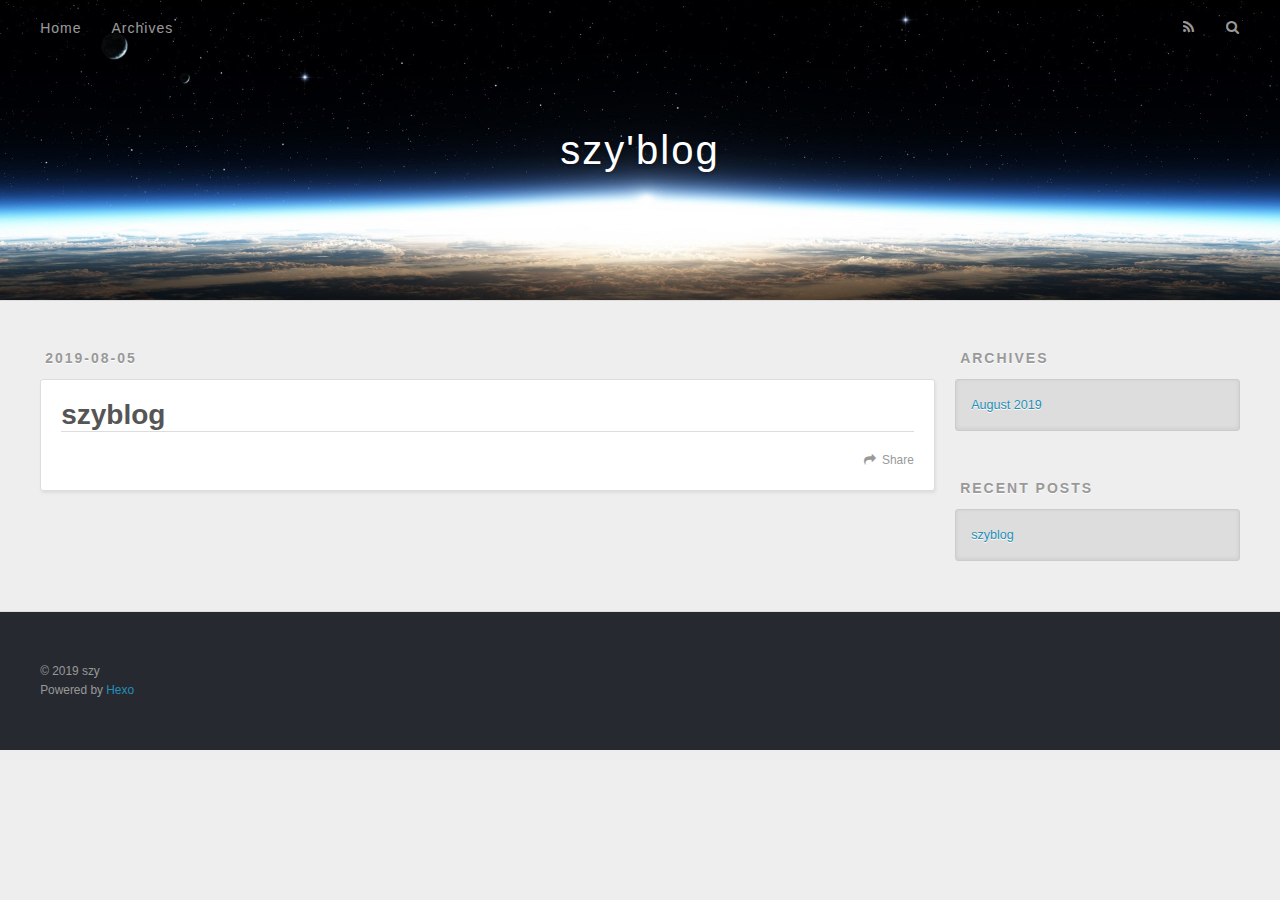
==== commit bdcbcef2: "Site updated: 2019-08-05 15:51:14" ====
--- a/index.html
+++ b/index.html
@@ -5,17 +5,17 @@
   
 
   
-  <title>Hexo</title>
+  <title>szy&#39;blog</title>
   <meta name="viewport" content="width=device-width, initial-scale=1, maximum-scale=1">
   <meta property="og:type" content="website">
-<meta property="og:title" content="Hexo">
+<meta property="og:title" content="szy&#39;blog">
 <meta property="og:url" content="http://yoursite.com/index.html">
-<meta property="og:site_name" content="Hexo">
+<meta property="og:site_name" content="szy&#39;blog">
 <meta property="og:locale" content="default">
 <meta name="twitter:card" content="summary">
-<meta name="twitter:title" content="Hexo">
+<meta name="twitter:title" content="szy&#39;blog">
   
-    <link rel="alternate" href="/atom.xml" title="Hexo" type="application/atom+xml">
+    <link rel="alternate" href="/atom.xml" title="szy&#39;blog" type="application/atom+xml">
   
   
     <link rel="icon" href="/favicon.png">
@@ -34,7 +34,7 @@
   <div id="header-outer" class="outer">
     <div id="header-title" class="inner">
       <h1 id="logo-wrap">
-        <a href="/" id="logo">Hexo</a>
+        <a href="/" id="logo">szy&#39;blog</a>
       </h1>
       
     </div>
@@ -64,7 +64,7 @@
   
     <article id="post-szyblog" class="article article-type-post" itemscope itemprop="blogPost">
   <div class="article-meta">
-    <a href="/2019/08/05/szyblog/" class="article-date">
+    <a href="/2019/08/05/undefined/" class="article-date">
   <time datetime="2019-08-05T07:43:23.000Z" itemprop="datePublished">2019-08-05</time>
 </a>
     
@@ -76,7 +76,7 @@
         
   
     <h1 itemprop="name">
-      <a class="article-title" href="/2019/08/05/szyblog/">szyblog</a>
+      <a class="article-title" href="/2019/08/05/undefined/">szyblog</a>
     </h1>
   
 
@@ -88,56 +88,7 @@
       
     </div>
     <footer class="article-footer">
-      <a data-url="http://yoursite.com/2019/08/05/szyblog/" data-id="cjyy3azgs00018ctf1lzdyt16" class="article-share-link">Share</a>
-      
-      
-    </footer>
-  </div>
-  
-</article>
-
-
-  
-    <article id="post-hello-world" class="article article-type-post" itemscope itemprop="blogPost">
-  <div class="article-meta">
-    <a href="/2019/08/05/hello-world/" class="article-date">
-  <time datetime="2019-08-05T07:02:43.059Z" itemprop="datePublished">2019-08-05</time>
-</a>
-    
-  </div>
-  <div class="article-inner">
-    
-    
-      <header class="article-header">
-        
-  
-    <h1 itemprop="name">
-      <a class="article-title" href="/2019/08/05/hello-world/">Hello World</a>
-    </h1>
-  
-
-      </header>
-    
-    <div class="article-entry" itemprop="articleBody">
-      
-        <p>Welcome to <a href="https://hexo.io/" target="_blank" rel="noopener">Hexo</a>! This is your very first post. Check <a href="https://hexo.io/docs/" target="_blank" rel="noopener">documentation</a> for more info. If you get any problems when using Hexo, you can find the answer in <a href="https://hexo.io/docs/troubleshooting.html" target="_blank" rel="noopener">troubleshooting</a> or you can ask me on <a href="https://github.com/hexojs/hexo/issues" target="_blank" rel="noopener">GitHub</a>.</p>
-<h2 id="Quick-Start"><a href="#Quick-Start" class="headerlink" title="Quick Start"></a>Quick Start</h2><h3 id="Create-a-new-post"><a href="#Create-a-new-post" class="headerlink" title="Create a new post"></a>Create a new post</h3><figure class="highlight bash"><table><tr><td class="gutter"><pre><span class="line">1</span><br></pre></td><td class="code"><pre><span class="line">$ hexo new <span class="string">"My New Post"</span></span><br></pre></td></tr></table></figure>
-
-<p>More info: <a href="https://hexo.io/docs/writing.html" target="_blank" rel="noopener">Writing</a></p>
-<h3 id="Run-server"><a href="#Run-server" class="headerlink" title="Run server"></a>Run server</h3><figure class="highlight bash"><table><tr><td class="gutter"><pre><span class="line">1</span><br></pre></td><td class="code"><pre><span class="line">$ hexo server</span><br></pre></td></tr></table></figure>
-
-<p>More info: <a href="https://hexo.io/docs/server.html" target="_blank" rel="noopener">Server</a></p>
-<h3 id="Generate-static-files"><a href="#Generate-static-files" class="headerlink" title="Generate static files"></a>Generate static files</h3><figure class="highlight bash"><table><tr><td class="gutter"><pre><span class="line">1</span><br></pre></td><td class="code"><pre><span class="line">$ hexo generate</span><br></pre></td></tr></table></figure>
-
-<p>More info: <a href="https://hexo.io/docs/generating.html" target="_blank" rel="noopener">Generating</a></p>
-<h3 id="Deploy-to-remote-sites"><a href="#Deploy-to-remote-sites" class="headerlink" title="Deploy to remote sites"></a>Deploy to remote sites</h3><figure class="highlight bash"><table><tr><td class="gutter"><pre><span class="line">1</span><br></pre></td><td class="code"><pre><span class="line">$ hexo deploy</span><br></pre></td></tr></table></figure>
-
-<p>More info: <a href="https://hexo.io/docs/deployment.html" target="_blank" rel="noopener">Deployment</a></p>
-
-      
-    </div>
-    <footer class="article-footer">
-      <a data-url="http://yoursite.com/2019/08/05/hello-world/" data-id="cjyy3azg900008ctfof4okong" class="article-share-link">Share</a>
+      <a data-url="http://yoursite.com/2019/08/05/undefined/" data-id="cjyy3azgs00018ctf1lzdyt16" class="article-share-link">Share</a>
       
       
     </footer>
@@ -178,11 +129,7 @@
       <ul>
         
           <li>
-            <a href="/2019/08/05/szyblog/">szyblog</a>
-          </li>
-        
-          <li>
-            <a href="/2019/08/05/hello-world/">Hello World</a>
+            <a href="/2019/08/05/undefined/">szyblog</a>
           </li>
         
       </ul>
@@ -197,7 +144,7 @@
   
   <div class="outer">
     <div id="footer-info" class="inner">
-      &copy; 2019 John Doe<br>
+      &copy; 2019 szy<br>
       Powered by <a href="http://hexo.io/" target="_blank">Hexo</a>
     </div>
   </div>
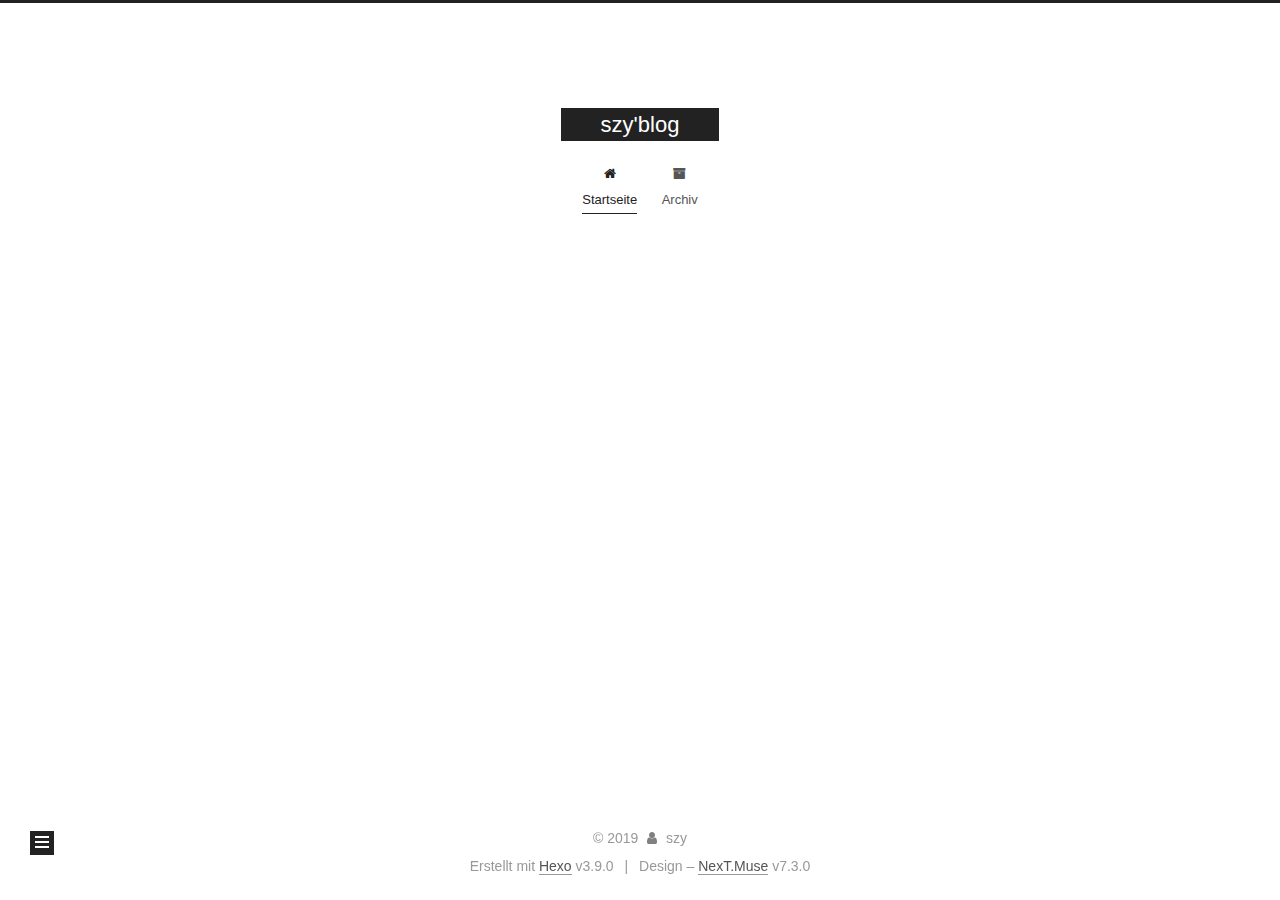
==== commit 925028d9: "Site updated: 2019-08-05 16:04:14" ====
--- a/index.html
+++ b/index.html
@@ -1,12 +1,60 @@
 <!DOCTYPE html>
-<html>
-<head><meta name="generator" content="Hexo 3.9.0">
-  <meta charset="utf-8">
-  
-
-  
-  <title>szy&#39;blog</title>
-  <meta name="viewport" content="width=device-width, initial-scale=1, maximum-scale=1">
+
+
+
+
+
+<html class="theme-next muse use-motion" lang="">
+<head>
+  <meta charset="UTF-8">
+<meta name="generator" content="Hexo 3.9.0">
+<meta name="viewport" content="width=device-width, initial-scale=1, maximum-scale=2">
+<meta name="theme-color" content="#222">
+<meta http-equiv="X-UA-Compatible" content="IE=edge">
+  <link rel="apple-touch-icon" sizes="180x180" href="/images/apple-touch-icon-next.png?v=7.3.0">
+  <link rel="icon" type="image/png" sizes="32x32" href="/images/favicon-32x32-next.png?v=7.3.0">
+  <link rel="icon" type="image/png" sizes="16x16" href="/images/favicon-16x16-next.png?v=7.3.0">
+  <link rel="mask-icon" href="/images/logo.svg?v=7.3.0" color="#222">
+
+<link rel="stylesheet" href="/css/main.css?v=7.3.0">
+
+
+<link rel="stylesheet" href="/lib/font-awesome/css/font-awesome.min.css?v=4.7.0">
+
+
+<script id="hexo-configurations">
+  var NexT = window.NexT || {};
+  var CONFIG = {
+    root: '/',
+    scheme: 'Muse',
+    version: '7.3.0',
+    sidebar: {"position":"left","display":"post","offset":12,"onmobile":false},
+    back2top: {"enable":true,"sidebar":false,"scrollpercent":false},
+    save_scroll: false,
+    copycode: {"enable":false,"show_result":false,"style":null},
+    fancybox: false,
+    mediumzoom: false,
+    lazyload: false,
+    pangu: false,
+    algolia: {
+      applicationID: '',
+      apiKey: '',
+      indexName: '',
+      hits: {"per_page":10},
+      labels: {"input_placeholder":"Search for Posts","hits_empty":"We didn't find any results for the search: ${query}","hits_stats":"${hits} results found in ${time} ms"}
+    },
+    localsearch: {"enable":false,"trigger":"auto","top_n_per_article":1,"unescape":false,"preload":false},
+    path: '',
+    tabs: true,
+    motion: {"enable":true,"async":false,"transition":{"post_block":"fadeIn","post_header":"slideDownIn","post_body":"slideDownIn","coll_header":"slideLeftIn","sidebar":"slideUpIn"}},
+    translation: {
+      copy_button: 'Kopieren',
+      copy_success: 'Kopiert',
+      copy_failure: 'Kopieren fehlgeschlagen'
+    }
+  };
+</script>
+
   <meta property="og:type" content="website">
 <meta property="og:title" content="szy&#39;blog">
 <meta property="og:url" content="http://yoursite.com/index.html">
@@ -14,162 +62,343 @@
 <meta property="og:locale" content="default">
 <meta name="twitter:card" content="summary">
 <meta name="twitter:title" content="szy&#39;blog">
-  
-    <link rel="alternate" href="/atom.xml" title="szy&#39;blog" type="application/atom+xml">
-  
-  
-    <link rel="icon" href="/favicon.png">
-  
-  
-    <link href="//fonts.googleapis.com/css?family=Source+Code+Pro" rel="stylesheet" type="text/css">
-  
-  <link rel="stylesheet" href="/css/style.css">
+  <link rel="canonical" href="http://yoursite.com/">
+
+
+<script id="page-configurations">
+  // https://hexo.io/docs/variables.html
+  CONFIG.page = {
+    sidebar: "",
+    isHome: true,
+    isPost: false,
+    isPage: false,
+    isArchive: false
+  };
+</script>
+
+  <title>szy'blog</title>
+  
+
+
+
+
+
+
+
+
+  <noscript>
+  <style>
+  .use-motion .motion-element,
+  .use-motion .brand,
+  .use-motion .menu-item,
+  .sidebar-inner,
+  .use-motion .post-block,
+  .use-motion .pagination,
+  .use-motion .comments,
+  .use-motion .post-header,
+  .use-motion .post-body,
+  .use-motion .collection-title { opacity: initial; }
+
+  .use-motion .logo,
+  .use-motion .site-title,
+  .use-motion .site-subtitle {
+    opacity: initial;
+    top: initial;
+  }
+
+  .use-motion .logo-line-before i { left: initial; }
+  .use-motion .logo-line-after i { right: initial; }
+  </style>
+</noscript>
+
 </head>
-</html>
-<body>
-  <div id="container">
-    <div id="wrap">
-      <header id="header">
-  <div id="banner"></div>
-  <div id="header-outer" class="outer">
-    <div id="header-title" class="inner">
-      <h1 id="logo-wrap">
-        <a href="/" id="logo">szy&#39;blog</a>
-      </h1>
-      
-    </div>
-    <div id="header-inner" class="inner">
-      <nav id="main-nav">
-        <a id="main-nav-toggle" class="nav-icon"></a>
-        
-          <a class="main-nav-link" href="/">Home</a>
-        
-          <a class="main-nav-link" href="/archives">Archives</a>
-        
-      </nav>
-      <nav id="sub-nav">
-        
-          <a id="nav-rss-link" class="nav-icon" href="/atom.xml" title="RSS Feed"></a>
-        
-        <a id="nav-search-btn" class="nav-icon" title="Search"></a>
-      </nav>
-      <div id="search-form-wrap">
-        <form action="//google.com/search" method="get" accept-charset="UTF-8" class="search-form"><input type="search" name="q" class="search-form-input" placeholder="Search"><button type="submit" class="search-form-submit">&#xF002;</button><input type="hidden" name="sitesearch" value="http://yoursite.com"></form>
-      </div>
+
+<body itemscope itemtype="http://schema.org/WebPage" lang="default">
+
+  <div class="container sidebar-position-left">
+    <div class="headband"></div>
+
+    <header id="header" class="header" itemscope itemtype="http://schema.org/WPHeader">
+      <div class="header-inner"><div class="site-brand-wrapper">
+  <div class="site-meta">
+
+    <div class="custom-logo-site-title">
+      <a href="/" class="brand" rel="start">
+        <span class="logo-line-before"><i></i></span>
+        <span class="site-title">szy'blog</span>
+        <span class="logo-line-after"><i></i></span>
+      </a>
     </div>
   </div>
-</header>
-      <div class="outer">
-        <section id="main">
-  
-    <article id="post-szyblog" class="article article-type-post" itemscope itemprop="blogPost">
-  <div class="article-meta">
-    <a href="/2019/08/05/undefined/" class="article-date">
-  <time datetime="2019-08-05T07:43:23.000Z" itemprop="datePublished">2019-08-05</time>
-</a>
-    
+
+  <div class="site-nav-toggle">
+    <button aria-label="Navigationsleiste an/ausschalten">
+      <span class="btn-bar"></span>
+      <span class="btn-bar"></span>
+      <span class="btn-bar"></span>
+    </button>
   </div>
-  <div class="article-inner">
-    
-    
-      <header class="article-header">
-        
-  
-    <h1 itemprop="name">
-      <a class="article-title" href="/2019/08/05/undefined/">szyblog</a>
-    </h1>
-  
-
+</div>
+
+
+<nav class="site-nav">
+  
+  <ul id="menu" class="menu">
+      
+      
+      
+        
+        <li class="menu-item menu-item-home">
+      
+    
+
+    <a href="/" rel="section"><i class="menu-item-icon fa fa-fw fa-home"></i> <br>Startseite</a>
+
+  </li>
+      
+      
+      
+        
+        <li class="menu-item menu-item-archives">
+      
+    
+
+    <a href="/archives/" rel="section"><i class="menu-item-icon fa fa-fw fa-archive"></i> <br>Archiv</a>
+
+  </li>
+  </ul>
+
+    
+
+</nav>
+</div>
+    </header>
+
+    
+
+
+    <main id="main" class="main">
+      <div class="main-inner">
+        <div class="content-wrap">
+          <div id="content" class="content page-home">
+            
+  <section id="posts" class="posts-expand">
+      
+
+  <article class="post post-type-normal" itemscope itemtype="http://schema.org/Article">
+  
+  
+  
+  <div class="post-block">
+    <link itemprop="mainEntityOfPage" href="http://yoursite.com/2019/08/05/undefined/">
+
+    <span hidden itemprop="author" itemscope itemtype="http://schema.org/Person">
+      <meta itemprop="name" content="szy">
+      <meta itemprop="description" content="">
+      <meta itemprop="image" content="/images/avatar.gif">
+    </span>
+
+    <span hidden itemprop="publisher" itemscope itemtype="http://schema.org/Organization">
+      <meta itemprop="name" content="szy'blog">
+    </span>
+      <header class="post-header">
+
+        
+          <h1 class="post-title" itemprop="name headline">
+              
+              <a href="/2019/08/05/undefined/" class="post-title-link" itemprop="url">szyblog</a>
+            
+          </h1>
+        
+
+        <div class="post-meta">
+            <span class="post-meta-item">
+              <span class="post-meta-item-icon">
+                <i class="fa fa-calendar-o"></i>
+              </span>
+              <span class="post-meta-item-text">Veröffentlicht am</span>
+
+              
+                
+              
+
+              <time title="Erstellt: 2019-08-05 15:43:23" itemprop="dateCreated datePublished" datetime="2019-08-05T15:43:23+08:00">2019-08-05</time>
+            </span>
+          
+
+          
+
+        </div>
       </header>
-    
-    <div class="article-entry" itemprop="articleBody">
-      
+
+    
+    
+    
+    <div class="post-body" itemprop="articleBody">
+
+      
+          
+            
+          
         
       
     </div>
-    <footer class="article-footer">
-      <a data-url="http://yoursite.com/2019/08/05/undefined/" data-id="cjyy3azgs00018ctf1lzdyt16" class="article-share-link">Share</a>
-      
-      
+
+    
+    
+    
+
+    <footer class="post-footer">
+        <div class="post-eof"></div>
     </footer>
   </div>
   
-</article>
-
-
-  
-
-
-</section>
-        
-          <aside id="sidebar">
-  
-    
-
-  
-    
-
-  
-    
-  
-    
-  <div class="widget-wrap">
-    <h3 class="widget-title">Archives</h3>
-    <div class="widget">
-      <ul class="archive-list"><li class="archive-list-item"><a class="archive-list-link" href="/archives/2019/08/">August 2019</a></li></ul>
+  
+  
+  </article>
+
+    
+  </section>
+
+  
+
+
+          </div>
+          
+
+        </div>
+          
+  
+  <div class="sidebar-toggle">
+    <div class="sidebar-toggle-line-wrap">
+      <span class="sidebar-toggle-line sidebar-toggle-line-first"></span>
+      <span class="sidebar-toggle-line sidebar-toggle-line-middle"></span>
+      <span class="sidebar-toggle-line sidebar-toggle-line-last"></span>
     </div>
   </div>
 
-
-  
-    
-  <div class="widget-wrap">
-    <h3 class="widget-title">Recent Posts</h3>
-    <div class="widget">
-      <ul>
-        
-          <li>
-            <a href="/2019/08/05/undefined/">szyblog</a>
-          </li>
-        
-      </ul>
+  <aside id="sidebar" class="sidebar">
+    <div class="sidebar-inner">
+
+      <div class="site-overview-wrap sidebar-panel sidebar-panel-active">
+        <div class="site-overview">
+
+          <div class="site-author motion-element" itemprop="author" itemscope itemtype="http://schema.org/Person">
+  <p class="site-author-name" itemprop="name">szy</p>
+  <div class="site-description motion-element" itemprop="description"></div>
+</div>
+  <nav class="site-state motion-element">
+      <div class="site-state-item site-state-posts">
+        
+          <a href="/archives/">
+        
+          <span class="site-state-item-count">1</span>
+          <span class="site-state-item-name">Artikel</span>
+        </a>
+      </div>
+    
+  </nav>
+
+
+
+        </div>
+      </div>
+
     </div>
+  </aside>
+  <div id="sidebar-dimmer"></div>
+
+
+      </div>
+    </main>
+
+    <footer id="footer" class="footer">
+      <div class="footer-inner">
+        <div class="copyright">&copy; <span itemprop="copyrightYear">2019</span>
+  <span class="with-love" id="animate">
+    <i class="fa fa-user"></i>
+  </span>
+  <span class="author" itemprop="copyrightHolder">szy</span>
+</div>
+  <div class="powered-by">Erstellt mit  <a href="https://hexo.io" class="theme-link" rel="noopener" target="_blank">Hexo</a> v3.9.0</div>
+  <span class="post-meta-divider">|</span>
+  <div class="theme-info">Design – <a href="https://theme-next.org" class="theme-link" rel="noopener" target="_blank">NexT.Muse</a> v7.3.0</div>
+
+        
+
+
+
+
+
+
+
+
+        
+      </div>
+    </footer>
+      <div class="back-to-top">
+        <i class="fa fa-arrow-up"></i>
+      </div>
+
+    
+
   </div>
 
   
-</aside>
-        
-      </div>
-      <footer id="footer">
-  
-  <div class="outer">
-    <div id="footer-info" class="inner">
-      &copy; 2019 szy<br>
-      Powered by <a href="http://hexo.io/" target="_blank">Hexo</a>
-    </div>
-  </div>
-</footer>
-    </div>
-    <nav id="mobile-nav">
-  
-    <a href="/" class="mobile-nav-link">Home</a>
-  
-    <a href="/archives" class="mobile-nav-link">Archives</a>
-  
-</nav>
-    
-
-<script src="//ajax.googleapis.com/ajax/libs/jquery/2.0.3/jquery.min.js"></script>
-
-
-  <link rel="stylesheet" href="/fancybox/jquery.fancybox.css">
-  <script src="/fancybox/jquery.fancybox.pack.js"></script>
-
-
-<script src="/js/script.js"></script>
-
-
-
-  </div>
+  <script src="/lib/jquery/index.js?v=3.4.1"></script>
+  <script src="/lib/velocity/velocity.min.js?v=1.2.1"></script>
+  <script src="/lib/velocity/velocity.ui.min.js?v=1.2.1"></script>
+
+<script src="/js/utils.js?v=7.3.0"></script>
+  <script src="/js/motion.js?v=7.3.0"></script>
+
+
+  <script src="/js/schemes/muse.js?v=7.3.0"></script>
+
+
+<script src="/js/next-boot.js?v=7.3.0"></script>
+
+
+
+
+
+
+  
+
+
+
+
+
+
+
+
+
+
+
+
+
+
+
+
+
+
+
+
+
+
+
+
+
+
+
+
+  
+
+  
+
+  
+
+
+  
 </body>
-</html>+</html>
--- a/css/main.css
+++ b/css/main.css
@@ -0,0 +1,2288 @@
+html {
+  line-height: 1.15; /* 1 */
+  -webkit-text-size-adjust: 100%; /* 2 */
+}
+body {
+  margin: 0;
+}
+main {
+  display: block;
+}
+h1 {
+  font-size: 2em;
+  margin: 0.67em 0;
+}
+hr {
+  box-sizing: content-box; /* 1 */
+  height: 0; /* 1 */
+  overflow: visible; /* 2 */
+}
+pre {
+  font-family: monospace, monospace; /* 1 */
+  font-size: 1em; /* 2 */
+}
+a {
+  background-color: transparent;
+}
+abbr[title] {
+  border-bottom: none; /* 1 */
+  text-decoration: underline; /* 2 */
+  text-decoration: underline dotted; /* 2 */
+}
+b,
+strong {
+  font-weight: bolder;
+}
+code,
+kbd,
+samp {
+  font-family: monospace, monospace; /* 1 */
+  font-size: 1em; /* 2 */
+}
+small {
+  font-size: 80%;
+}
+sub,
+sup {
+  font-size: 75%;
+  line-height: 0;
+  position: relative;
+  vertical-align: baseline;
+}
+sub {
+  bottom: -0.25em;
+}
+sup {
+  top: -0.5em;
+}
+img {
+  border-style: none;
+}
+button,
+input,
+optgroup,
+select,
+textarea {
+  font-family: inherit; /* 1 */
+  font-size: 100%; /* 1 */
+  line-height: 1.15; /* 1 */
+  margin: 0; /* 2 */
+}
+button,
+input {
+/* 1 */
+  overflow: visible;
+}
+button,
+select {
+/* 1 */
+  text-transform: none;
+}
+button,
+[type='button'],
+[type='reset'],
+[type='submit'] {
+  -webkit-appearance: button;
+}
+button::-moz-focus-inner,
+[type='button']::-moz-focus-inner,
+[type='reset']::-moz-focus-inner,
+[type='submit']::-moz-focus-inner {
+  border-style: none;
+  padding: 0;
+}
+button:-moz-focusring,
+[type='button']:-moz-focusring,
+[type='reset']:-moz-focusring,
+[type='submit']:-moz-focusring {
+  outline: 1px dotted ButtonText;
+}
+fieldset {
+  padding: 0.35em 0.75em 0.625em;
+}
+legend {
+  box-sizing: border-box; /* 1 */
+  color: inherit; /* 2 */
+  display: table; /* 1 */
+  max-width: 100%; /* 1 */
+  padding: 0; /* 3 */
+  white-space: normal; /* 1 */
+}
+progress {
+  vertical-align: baseline;
+}
+textarea {
+  overflow: auto;
+}
+[type='checkbox'],
+[type='radio'] {
+  box-sizing: border-box; /* 1 */
+  padding: 0; /* 2 */
+}
+[type='number']::-webkit-inner-spin-button,
+[type='number']::-webkit-outer-spin-button {
+  height: auto;
+}
+[type='search'] {
+  outline-offset: -2px; /* 2 */
+  -webkit-appearance: textfield; /* 1 */
+}
+[type='search']::-webkit-search-decoration {
+  -webkit-appearance: none;
+}
+::-webkit-file-upload-button {
+  font: inherit; /* 2 */
+  -webkit-appearance: button; /* 1 */
+}
+details {
+  display: block;
+}
+summary {
+  display: list-item;
+}
+template {
+  display: none;
+}
+[hidden] {
+  display: none;
+}
+::selection {
+  background: #262a30;
+  color: #fff;
+}
+body {
+  background: #fff;
+  color: #555;
+  font-family: 'Lato', "PingFang SC", "Microsoft YaHei", sans-serif;
+  font-size: 1em;
+  line-height: 2;
+  position: relative;
+}
+@media (max-width: 991px) {
+  body {
+    padding-right: 0 !important;
+  }
+}
+h1,
+h2,
+h3,
+h4,
+h5,
+h6 {
+  font-family: 'Lato', "PingFang SC", "Microsoft YaHei", sans-serif;
+  font-weight: bold;
+  line-height: 1.5;
+  margin: 20px 0 15px;
+  padding: 0;
+}
+h1 {
+  font-size: 1.75em;
+}
+h2 {
+  font-size: 1.625em;
+}
+h3 {
+  font-size: 1.5em;
+}
+h4 {
+  font-size: 1.375em;
+}
+h5 {
+  font-size: 1.25em;
+}
+h6 {
+  font-size: 1.125em;
+}
+p {
+  margin: 0 0 20px 0;
+}
+a,
+span.exturl {
+  overflow-wrap: break-word;
+  word-wrap: break-word;
+  background-color: transparent;
+  border-bottom: 1px solid #999;
+  color: #555;
+  outline: none;
+  text-decoration: none;
+  cursor: pointer;
+}
+a:hover,
+span.exturl:hover {
+  border-bottom-color: #222;
+  color: #222;
+}
+video {
+  display: block;
+  margin-left: auto;
+  margin-right: auto;
+  max-width: 100%;
+}
+img {
+  display: block;
+  height: auto;
+  margin: auto;
+  max-width: 100%;
+}
+hr {
+  background-color: #ddd;
+  background-image: repeating-linear-gradient(-45deg, #fff, #fff 4px, transparent 4px, transparent 8px);
+  border: none;
+  height: 3px;
+  margin: 40px 0;
+}
+blockquote {
+  border-left: 4px solid #ddd;
+  color: #666;
+  margin: 0;
+  padding: 0 15px;
+}
+blockquote cite::before {
+  content: '-';
+  padding: 0 5px;
+}
+dt {
+  font-weight: 700;
+}
+dd {
+  margin: 0;
+  padding: 0;
+}
+kbd {
+  background-color: #f9f9f9;
+  background-image: linear-gradient(top, #eee, #fff, #eee);
+  border: 1px solid #ccc;
+  border-radius: 0.2em;
+  box-shadow: 0.1em 0.1em 0.2em rgba(0,0,0,0.1);
+  font-family: inherit;
+  padding: 0.1em 0.3em;
+  white-space: nowrap;
+}
+.text-left {
+  text-align: left;
+}
+.text-center {
+  text-align: center;
+}
+.text-right {
+  text-align: right;
+}
+.text-justify {
+  text-align: justify;
+}
+.text-nowrap {
+  white-space: nowrap;
+}
+.text-lowercase {
+  text-transform: lowercase;
+}
+.text-uppercase {
+  text-transform: uppercase;
+}
+.text-capitalize {
+  text-transform: capitalize;
+}
+.center-block {
+  display: block;
+  margin-left: auto;
+  margin-right: auto;
+}
+.clearfix::before,
+.clearfix::after {
+  content: ' ';
+  display: table;
+}
+.clearfix::after {
+  clear: both;
+}
+.pullquote {
+  width: 45%;
+}
+.pullquote.left {
+  float: left;
+  margin-left: 5px;
+  margin-right: 10px;
+}
+.pullquote.right {
+  float: right;
+  margin-left: 10px;
+  margin-right: 5px;
+}
+.affix {
+  position: fixed;
+}
+.translation {
+  color: #999;
+  font-size: 0.875em;
+  margin-top: -20px;
+}
+.scrollbar-measure {
+  height: 100px;
+  overflow: scroll;
+  position: absolute;
+  top: -9999px;
+  width: 100px;
+}
+.use-motion .motion-element {
+  opacity: 0;
+}
+.table-container {
+  margin: 20px 0;
+  overflow: auto;
+  -webkit-overflow-scrolling: touch;
+}
+.highlight .table-container {
+  margin: 0;
+}
+table {
+  border-collapse: collapse;
+  border-spacing: 0;
+  font-size: 0.875em;
+  width: 100%;
+}
+table > tbody > tr:nth-of-type(odd) {
+  background-color: #f9f9f9;
+}
+table > tbody > tr:hover {
+  background-color: #f5f5f5;
+}
+caption,
+th,
+td {
+  font-weight: normal;
+  padding: 8px;
+  text-align: left;
+  vertical-align: middle;
+}
+th,
+td {
+  border: 1px solid #ddd;
+  border-bottom: 3px solid #ddd;
+}
+th {
+  font-weight: 700;
+  padding-bottom: 10px;
+}
+td {
+  border-bottom-width: 1px;
+}
+html,
+body {
+  height: 100%;
+}
+.container {
+  position: relative;
+}
+.header-inner {
+  margin: 0 auto;
+  padding: 100px 0 70px;
+  width: 700px;
+}
+@media (min-width: 1200px) {
+  .container .header-inner {
+    width: 800px;
+  }
+}
+@media (min-width: 1600px) {
+  .container .header-inner {
+    width: 900px;
+  }
+}
+.main-inner {
+  margin: 0 auto;
+  width: 700px;
+}
+@media (min-width: 1200px) {
+  .container .main-inner {
+    width: 800px;
+  }
+}
+@media (min-width: 1600px) {
+  .container .main-inner {
+    width: 900px;
+  }
+}
+.footer {
+  padding: 20px 0;
+}
+.footer-inner {
+  box-sizing: border-box;
+  margin: 0 auto;
+  width: 700px;
+}
+@media (min-width: 1200px) {
+  .container .footer-inner {
+    width: 800px;
+  }
+}
+@media (min-width: 1600px) {
+  .container .footer-inner {
+    width: 900px;
+  }
+}
+pre,
+.highlight {
+  background: #f7f7f7;
+  color: #4d4d4c;
+  line-height: 1.6;
+  margin: 20px 0;
+}
+pre,
+code {
+  font-family: consolas, Menlo, "PingFang SC", "Microsoft YaHei", monospace;
+}
+code {
+  overflow-wrap: break-word;
+  word-wrap: break-word;
+  background: #eee;
+  border-radius: 3px;
+  color: #555;
+  padding: 2px 4px;
+}
+pre {
+  overflow: auto;
+  padding: 10px;
+}
+pre code {
+  background: none;
+  color: #4d4d4c;
+  padding: 0;
+  text-shadow: none;
+}
+.highlight *::selection {
+  background: #d6d6d6;
+}
+.highlight pre {
+  border: none;
+  margin: 0;
+  padding: 10px 0;
+}
+.highlight table {
+  border: none;
+  margin: 0;
+  width: auto;
+}
+.highlight td {
+  border: none;
+  padding: 0;
+}
+.highlight figcaption {
+  background: #eee;
+  border-bottom: 1px solid #e9e9e9;
+  color: #4d4d4c;
+  line-height: 1em;
+  margin: 0;
+  padding: 0.5em;
+}
+.highlight figcaption::before,
+.highlight figcaption::after {
+  content: ' ';
+  display: table;
+}
+.highlight figcaption::after {
+  clear: both;
+}
+.highlight figcaption a {
+  color: #4d4d4c;
+  float: right;
+}
+.highlight figcaption a:hover {
+  border-bottom-color: #4d4d4c;
+}
+.highlight .gutter pre {
+  background-color: #eff2f3;
+  color: #869194;
+  padding-left: 10px;
+  padding-right: 10px;
+  text-align: right;
+}
+.highlight .code pre {
+  background-color: #f7f7f7;
+  padding-left: 10px;
+  width: 100%;
+}
+.gutter {
+  user-select: none;
+  -moz-user-select: none;
+  -ms-user-select: none;
+  -webkit-user-select: none;
+}
+.gist table {
+  width: auto;
+}
+.gist table td {
+  border: none;
+}
+pre .deletion {
+  background: #fdd;
+}
+pre .addition {
+  background: #dfd;
+}
+pre .meta {
+  color: #eab700;
+  user-select: none;
+  -moz-user-select: none;
+  -ms-user-select: none;
+  -webkit-user-select: none;
+}
+pre .comment {
+  color: #8e908c;
+}
+pre .variable,
+pre .attribute,
+pre .tag,
+pre .name,
+pre .regexp,
+pre .ruby .constant,
+pre .xml .tag .title,
+pre .xml .pi,
+pre .xml .doctype,
+pre .html .doctype,
+pre .css .id,
+pre .css .class,
+pre .css .pseudo {
+  color: #c82829;
+}
+pre .number,
+pre .preprocessor,
+pre .built_in,
+pre .builtin-name,
+pre .literal,
+pre .params,
+pre .constant,
+pre .command {
+  color: #f5871f;
+}
+pre .ruby .class .title,
+pre .css .rules .attribute,
+pre .string,
+pre .symbol,
+pre .value,
+pre .inheritance,
+pre .header,
+pre .ruby .symbol,
+pre .xml .cdata,
+pre .special,
+pre .formula {
+  color: #718c00;
+}
+pre .title,
+pre .css .hexcolor {
+  color: #3e999f;
+}
+pre .function,
+pre .python .decorator,
+pre .python .title,
+pre .ruby .function .title,
+pre .ruby .title .keyword,
+pre .perl .sub,
+pre .javascript .title,
+pre .coffeescript .title {
+  color: #4271ae;
+}
+pre .keyword,
+pre .javascript .function {
+  color: #8959a8;
+}
+.blockquote-center,
+.page-home .post-type-quote blockquote,
+.page-post-detail .post-type-quote blockquote {
+  border-left: none;
+  margin: 40px 0;
+  padding: 0;
+  position: relative;
+  text-align: center;
+}
+.blockquote-center::before,
+.page-home .post-type-quote blockquote::before,
+.page-post-detail .post-type-quote blockquote::before,
+.blockquote-center::after,
+.page-home .post-type-quote blockquote::after,
+.page-post-detail .post-type-quote blockquote::after {
+  background-position: 0 -6px;
+  background-repeat: no-repeat;
+  background-size: 22px 22px;
+  content: ' ';
+  display: block;
+  height: 24px;
+  opacity: 0.2;
+  position: absolute;
+  width: 100%;
+}
+.blockquote-center::before,
+.page-home .post-type-quote blockquote::before,
+.page-post-detail .post-type-quote blockquote::before {
+  background-image: url("../images/quote-l.svg");
+  border-top: 1px solid #ccc;
+  top: -20px;
+}
+.blockquote-center::after,
+.page-home .post-type-quote blockquote::after,
+.page-post-detail .post-type-quote blockquote::after {
+  background-image: url("../images/quote-r.svg");
+  background-position: 100% 8px;
+  border-bottom: 1px solid #ccc;
+  bottom: -20px;
+}
+.blockquote-center p,
+.page-home .post-type-quote blockquote p,
+.page-post-detail .post-type-quote blockquote p,
+.blockquote-center div,
+.page-home .post-type-quote blockquote div,
+.page-post-detail .post-type-quote blockquote div {
+  text-align: center;
+}
+.post .post-body .group-picture img {
+  border: none;
+  box-sizing: border-box;
+  margin: 0 auto;
+  padding: 0 3px;
+}
+.post-body .group-picture-row {
+  margin-bottom: 6px;
+  overflow: hidden;
+}
+.post-body .group-picture-column {
+  float: left;
+  margin-bottom: 10px;
+}
+.page-archive .group-picture-container {
+  overflow: hidden;
+}
+.page-archive .group-picture-row {
+  float: left;
+}
+.page-archive .group-picture-row:first-child {
+  margin-top: 6px;
+}
+.page-archive .group-picture-column {
+  max-height: 150px;
+  max-width: 150px;
+}
+.post-body .label {
+  display: inline;
+  padding: 0 2px;
+}
+.post-body .label.default {
+  background-color: #f0f0f0;
+}
+.post-body .label.primary {
+  background-color: #efe6f7;
+}
+.post-body .label.info {
+  background-color: #e5f2f8;
+}
+.post-body .label.success {
+  background-color: #e7f4e9;
+}
+.post-body .label.warning {
+  background-color: #fcf6e1;
+}
+.post-body .label.danger {
+  background-color: #fae8eb;
+}
+.post-body .note {
+  margin-bottom: 20px;
+  padding: 15px;
+  position: relative;
+  border: 1px solid #eee;
+  border-left-width: 5px;
+  border-radius: 3px;
+}
+.post-body .note h2,
+.post-body .note h3,
+.post-body .note h4,
+.post-body .note h5,
+.post-body .note h6 {
+  margin-top: 0;
+  border-bottom: initial;
+  margin-bottom: 0;
+  padding-top: 0 !important;
+}
+.post-body .note p:first-child,
+.post-body .note ul:first-child,
+.post-body .note ol:first-child,
+.post-body .note table:first-child,
+.post-body .note pre:first-child,
+.post-body .note blockquote:first-child,
+.post-body .note img:first-child {
+  margin-top: 0;
+}
+.post-body .note p:last-child,
+.post-body .note ul:last-child,
+.post-body .note ol:last-child,
+.post-body .note table:last-child,
+.post-body .note pre:last-child,
+.post-body .note blockquote:last-child,
+.post-body .note img:last-child {
+  margin-bottom: 0;
+}
+.post-body .note.default {
+  border-left-color: #777;
+}
+.post-body .note.default h2,
+.post-body .note.default h3,
+.post-body .note.default h4,
+.post-body .note.default h5,
+.post-body .note.default h6 {
+  color: #777;
+}
+.post-body .note.primary {
+  border-left-color: #6f42c1;
+}
+.post-body .note.primary h2,
+.post-body .note.primary h3,
+.post-body .note.primary h4,
+.post-body .note.primary h5,
+.post-body .note.primary h6 {
+  color: #6f42c1;
+}
+.post-body .note.info {
+  border-left-color: #428bca;
+}
+.post-body .note.info h2,
+.post-body .note.info h3,
+.post-body .note.info h4,
+.post-body .note.info h5,
+.post-body .note.info h6 {
+  color: #428bca;
+}
+.post-body .note.success {
+  border-left-color: #5cb85c;
+}
+.post-body .note.success h2,
+.post-body .note.success h3,
+.post-body .note.success h4,
+.post-body .note.success h5,
+.post-body .note.success h6 {
+  color: #5cb85c;
+}
+.post-body .note.warning {
+  border-left-color: #f0ad4e;
+}
+.post-body .note.warning h2,
+.post-body .note.warning h3,
+.post-body .note.warning h4,
+.post-body .note.warning h5,
+.post-body .note.warning h6 {
+  color: #f0ad4e;
+}
+.post-body .note.danger {
+  border-left-color: #d9534f;
+}
+.post-body .note.danger h2,
+.post-body .note.danger h3,
+.post-body .note.danger h4,
+.post-body .note.danger h5,
+.post-body .note.danger h6 {
+  color: #d9534f;
+}
+.post-body .tabs {
+  display: block;
+  margin-bottom: 20px;
+  padding-top: 10px;
+  position: relative;
+}
+.post-body .tabs ul.nav-tabs {
+  display: flex;
+  flex-wrap: wrap;
+  margin: 0;
+  margin-bottom: -1px;
+  padding: 0;
+}
+@media (max-width: 413px) {
+  .post-body .tabs ul.nav-tabs {
+    display: block;
+    margin-bottom: 5px;
+  }
+}
+.post-body .tabs ul.nav-tabs li.tab {
+  background-color: #fff;
+  border-bottom: 1px solid #ddd;
+  border-left: 1px solid transparent;
+  border-right: 1px solid transparent;
+  border-top: 3px solid transparent;
+  flex-grow: 1;
+  list-style-type: none;
+}
+@media (max-width: 413px) {
+  .post-body .tabs ul.nav-tabs li.tab {
+    border-bottom: 1px solid transparent;
+    border-left: 3px solid transparent;
+    border-right: 1px solid transparent;
+    border-top: 1px solid transparent;
+  }
+}
+.post-body .tabs ul.nav-tabs li.tab a {
+  border-bottom: initial;
+  display: block;
+  line-height: 1.8em;
+  outline: 0;
+  padding: 0.25em 0.75em;
+  text-align: center;
+  transition-delay: 0s;
+  transition-duration: 0.2s;
+  transition-timing-function: ease-out;
+}
+.post-body .tabs ul.nav-tabs li.tab a i {
+  width: 1.285714285714286em;
+}
+.post-body .tabs ul.nav-tabs li.tab.active {
+  border-bottom: 1px solid transparent;
+  border-left: 1px solid #ddd;
+  border-right: 1px solid #ddd;
+  border-top: 3px solid #fc6423;
+}
+@media (max-width: 413px) {
+  .post-body .tabs ul.nav-tabs li.tab.active {
+    border-bottom: 1px solid #ddd;
+    border-left: 3px solid #fc6423;
+    border-right: 1px solid #ddd;
+    border-top: 1px solid #ddd;
+  }
+}
+.post-body .tabs ul.nav-tabs li.tab.active a {
+  color: #555;
+  cursor: default;
+}
+.post-body .tabs .tab-content .tab-pane {
+  border: 1px solid #ddd;
+  padding: 20px 20px 0 20px;
+}
+.post-body .tabs .tab-content .tab-pane:not(.active) {
+  display: none;
+}
+.post-body .tabs .tab-content .tab-pane.active {
+  display: block;
+}
+.btn {
+  background: #222;
+  border: 2px solid #222;
+  border-radius: 0;
+  color: #fff;
+  display: inline-block;
+  font-size: 0.875em;
+  padding: 0 20px;
+  text-decoration: none;
+  transition-property: background-color;
+  transition-delay: 0s;
+  transition-duration: 0.2s;
+  transition-timing-function: ease-in-out;
+  line-height: 2;
+}
+.btn:hover {
+  background: #fff;
+  border-color: #222;
+  color: #222;
+}
+.btn +.btn {
+  margin: 0 0 8px 8px;
+}
+.btn .fa-fw {
+  text-align: left;
+  width: 1.285714285714286em;
+}
+.btn-bar {
+  background: #555;
+  border-radius: 1px;
+  display: block;
+  height: 2px;
+  width: 22px;
+}
+.btn-bar+.btn-bar {
+  margin-top: 4px;
+}
+.page-number-basic,
+.pagination .prev,
+.pagination .next,
+.pagination .page-number,
+.pagination .space {
+  display: inline-block;
+  margin: 0 10px;
+  padding: 0 11px;
+  position: relative;
+  top: -1px;
+}
+@media (max-width: 767px) {
+  .page-number-basic,
+  .pagination .prev,
+  .pagination .next,
+  .pagination .page-number,
+  .pagination .space {
+    margin: 0 5px;
+  }
+}
+.pagination {
+  border-top: 1px solid #eee;
+  margin: 120px 0 40px;
+  text-align: center;
+}
+.pagination .prev,
+.pagination .next,
+.pagination .page-number {
+  border-bottom: 0;
+  border-top: 1px solid #eee;
+  transition-property: border-color;
+  transition-delay: 0s;
+  transition-duration: 0.2s;
+  transition-timing-function: ease-in-out;
+}
+.pagination .prev:hover,
+.pagination .next:hover,
+.pagination .page-number:hover {
+  border-top-color: #222;
+}
+.pagination .space {
+  margin: 0;
+  padding: 0;
+}
+.pagination .prev {
+  margin-left: 0;
+}
+.pagination .next {
+  margin-right: 0;
+}
+.pagination .page-number.current {
+  background: #ccc;
+  border-top-color: #ccc;
+  color: #fff;
+}
+@media (max-width: 767px) {
+  .pagination {
+    border-top: none;
+  }
+  .pagination .prev,
+  .pagination .next,
+  .pagination .page-number {
+    border-bottom: 1px solid #eee;
+    border-top: 0;
+    margin-bottom: 10px;
+    padding: 0 10px;
+  }
+  .pagination .prev:hover,
+  .pagination .next:hover,
+  .pagination .page-number:hover {
+    border-bottom-color: #222;
+  }
+}
+.comments {
+  margin: 60px 20px 0;
+  overflow: hidden;
+}
+.back-to-top {
+  background: #222;
+  bottom: -100px;
+  box-sizing: border-box;
+  color: #fff;
+  cursor: pointer;
+  font-size: 12px;
+  opacity: 1;
+  padding: 0 6px;
+  position: fixed;
+  right: 30px;
+  text-align: center;
+  transition-property: bottom;
+  width: 24px;
+  z-index: 1050;
+  transition-delay: 0s;
+  transition-duration: 0.2s;
+  transition-timing-function: ease-in-out;
+}
+.back-to-top:hover {
+  color: #87daff;
+}
+.back-to-top.back-to-top-on {
+  bottom: 19px;
+}
+@media (max-width: 991px) {
+  .back-to-top {
+    opacity: 0.8;
+    right: 20px;
+  }
+}
+.header {
+  background: transparent;
+}
+.header-inner {
+  position: relative;
+}
+.headband {
+  background: #222;
+  height: 3px;
+}
+.site-meta {
+  margin: 0;
+  text-align: center;
+}
+@media (max-width: 767px) {
+  .site-meta {
+    text-align: center;
+  }
+}
+.brand {
+  background: #222;
+  border-bottom: none;
+  color: #fff;
+  display: inline-block;
+  line-height: 1.375em;
+  padding: 0 40px;
+  position: relative;
+}
+.brand:hover {
+  color: #fff;
+}
+.logo {
+  display: inline-block;
+  line-height: 36px;
+  margin-right: 5px;
+  vertical-align: top;
+}
+.site-title {
+  display: inline-block;
+  font-family: 'Lato', "PingFang SC", "Microsoft YaHei", sans-serif;
+  font-size: 1.375em;
+  font-weight: normal;
+  line-height: 1.5;
+  vertical-align: top;
+}
+.site-subtitle {
+  color: #999;
+  font-size: 0.8125em;
+  margin-top: 10px;
+}
+.use-motion .brand {
+  opacity: 0;
+}
+.use-motion .logo,
+.use-motion .site-title,
+.use-motion .site-subtitle,
+.use-motion .custom-logo-image {
+  opacity: 0;
+  position: relative;
+  top: -10px;
+}
+.site-nav-toggle {
+  display: none;
+  left: 10px;
+  position: absolute;
+}
+@media (max-width: 767px) {
+  .site-nav-toggle {
+    display: block;
+  }
+}
+.site-nav-toggle button {
+  background: transparent;
+  border: none;
+  margin-top: 2px;
+  padding: 9px 10px;
+}
+@media (max-width: 767px) {
+  .site-nav {
+    border-top: 1px solid #ddd;
+    clear: both;
+    display: none;
+    margin: 0 -10px;
+    padding: 0 10px;
+  }
+}
+@media (min-width: 768px) and (max-width: 991px) {
+  .site-nav {
+    display: block !important;
+  }
+}
+@media (min-width: 992px) {
+  .site-nav {
+    display: block !important;
+  }
+}
+.menu {
+  margin-top: 20px;
+  padding-left: 0;
+  text-align: center;
+}
+.menu .menu-item {
+  display: inline-block;
+  list-style: none;
+  margin: 0 10px;
+}
+@media (max-width: 767px) {
+  .menu .menu-item {
+    margin-top: 10px;
+  }
+}
+.menu .menu-item a,
+.menu .menu-item span.exturl {
+  border-bottom: 1px solid transparent;
+  display: block;
+  font-size: 0.8125em;
+  line-height: inherit;
+  transition-property: border-color;
+  transition-delay: 0s;
+  transition-duration: 0.2s;
+  transition-timing-function: ease-in-out;
+}
+.menu .menu-item a:hover,
+.menu .menu-item span.exturl:hover {
+  border-bottom-color: #222;
+}
+.menu .menu-item .fa {
+  margin-right: 5px;
+}
+.use-motion .menu-item {
+  opacity: 0;
+}
+.post-body {
+  overflow-wrap: break-word;
+  word-wrap: break-word;
+  font-family: 'Lato', "PingFang SC", "Microsoft YaHei", sans-serif;
+}
+.post-body span.exturl .fa {
+  font-size: 0.875em;
+  margin-left: 4px;
+}
+.post-body .image-caption,
+.post-body .figure .caption {
+  color: #999;
+  font-size: 0.875em;
+  font-weight: bold;
+  line-height: 1;
+  margin: -20px auto 15px;
+  text-align: center;
+}
+.post-sticky-flag {
+  display: inline-block;
+  transform: rotate(30deg);
+}
+.use-motion .post-block,
+.use-motion .pagination,
+.use-motion .comments {
+  opacity: 0;
+}
+.use-motion .post-header {
+  opacity: 0;
+}
+.use-motion .post-body {
+  opacity: 0;
+}
+.use-motion .collection-title {
+  opacity: 0;
+}
+.post-button {
+  margin-top: 40px;
+}
+.posts-collapse {
+  margin-left: 55px;
+  position: relative;
+  z-index: 1010;
+}
+@media (max-width: 767px) {
+  .posts-collapse {
+    margin-left: 20px;
+    margin-right: 20px;
+  }
+  .posts-collapse .post-title,
+  .posts-collapse .post-meta {
+    display: block;
+    text-align: left;
+    width: auto;
+  }
+}
+.posts-collapse .collection-title {
+  margin: 60px 0;
+  position: relative;
+}
+.posts-collapse .collection-title h1,
+.posts-collapse .collection-title h2 {
+  margin-left: 20px;
+}
+.posts-collapse .collection-title small {
+  color: #bbb;
+  margin-left: 5px;
+}
+.posts-collapse .collection-title::before {
+  background: #bbb;
+  border-radius: 50%;
+  content: ' ';
+  height: 8px;
+  left: 0;
+  margin-left: -4px;
+  margin-top: -4px;
+  position: absolute;
+  top: 50%;
+  width: 8px;
+}
+.posts-collapse .post {
+  margin: 30px 0;
+}
+.posts-collapse .post-header {
+  position: relative;
+  transition-delay: 0s;
+  transition-duration: 0.2s;
+  transition-timing-function: ease-in-out;
+  border-bottom: 1px dashed #ccc;
+  transition-property: border;
+}
+.posts-collapse .post-header::before {
+  background: #bbb;
+  border: 1px solid #fff;
+  border-radius: 50%;
+  content: ' ';
+  height: 6px;
+  left: 0;
+  margin-left: -4px;
+  position: absolute;
+  top: 0.75em;
+  width: 6px;
+  transition-delay: 0s;
+  transition-duration: 0.2s;
+  transition-timing-function: ease-in-out;
+  transition-property: background;
+}
+.posts-collapse .post-header:hover {
+  border-bottom-color: #666;
+}
+.posts-collapse .post-header:hover::before {
+  background: #222;
+}
+.posts-collapse .post-title {
+  font-size: 1em;
+  font-weight: normal;
+  line-height: inherit;
+  margin-bottom: 0;
+  margin-left: 3.75em;
+}
+.posts-collapse .post-title::after {
+  margin-left: 3px;
+  opacity: 0.6;
+}
+.posts-collapse .post-title a,
+.posts-collapse .post-title span.exturl {
+  border-bottom: none;
+  color: #666;
+}
+.posts-collapse .post-meta {
+  font-size: 0.75em;
+  left: 20px;
+  position: absolute;
+  top: 5px;
+}
+.posts-collapse::after {
+  background: #f5f5f5;
+  content: ' ';
+  height: 100%;
+  left: 0;
+  margin-left: -2px;
+  position: absolute;
+  top: 1.25em;
+  width: 4px;
+  z-index: -1;
+}
+.posts-collapse .fa-external-link {
+  font-size: 0.875em;
+  margin-left: 5px;
+}
+.posts-expand .post-eof {
+  background: #ccc;
+  height: 1px;
+  margin: 80px auto 60px;
+  text-align: center;
+  width: 8%;
+}
+.post:last-child .post-eof {
+  display: none;
+}
+.posts-expand {
+  padding-top: 40px;
+}
+@media (max-width: 767px) {
+  .posts-expand {
+    margin: 0 20px;
+  }
+  .post-body .highlight {
+    margin-left: 0;
+    margin-right: 0;
+    padding: 0;
+  }
+}
+@media (min-width: 992px) {
+  .posts-expand .post-body {
+    text-align: justify;
+  }
+}
+@media (max-width: 991px) {
+  .posts-expand .post-body {
+    text-align: justify;
+  }
+}
+.posts-expand .post-body h2,
+.posts-expand .post-body h3,
+.posts-expand .post-body h4,
+.posts-expand .post-body h5,
+.posts-expand .post-body h6 {
+  padding-top: 10px;
+}
+.posts-expand .post-body h2 .header-anchor,
+.posts-expand .post-body h3 .header-anchor,
+.posts-expand .post-body h4 .header-anchor,
+.posts-expand .post-body h5 .header-anchor,
+.posts-expand .post-body h6 .header-anchor {
+  border-bottom-style: none;
+  color: #ccc;
+  float: right;
+  margin-left: 10px;
+  visibility: hidden;
+}
+.posts-expand .post-body h2 .header-anchor:hover,
+.posts-expand .post-body h3 .header-anchor:hover,
+.posts-expand .post-body h4 .header-anchor:hover,
+.posts-expand .post-body h5 .header-anchor:hover,
+.posts-expand .post-body h6 .header-anchor:hover {
+  color: inherit;
+}
+.posts-expand .post-body h2:hover .header-anchor,
+.posts-expand .post-body h3:hover .header-anchor,
+.posts-expand .post-body h4:hover .header-anchor,
+.posts-expand .post-body h5:hover .header-anchor,
+.posts-expand .post-body h6:hover .header-anchor {
+  visibility: visible;
+}
+.posts-expand .post-body img {
+  border: 1px solid #ddd;
+  box-sizing: border-box;
+  margin: 0 auto 20px;
+  padding: 3px;
+}
+.post-gallery {
+  border-collapse: separate;
+  display: table;
+  table-layout: fixed;
+  width: 100%;
+}
+.post-gallery-row {
+  display: table-row;
+}
+.post-gallery .post-gallery-img {
+  border: none;
+  display: table-cell;
+  text-align: center;
+  vertical-align: middle;
+}
+.post-gallery .post-gallery-img img {
+  border: none;
+  max-height: 100%;
+  max-width: 100%;
+}
+.fancybox-close,
+.fancybox-close:hover {
+  border: none;
+}
+.posts-expand .post-meta {
+  color: #999;
+  font-family: 'Lato', "PingFang SC", "Microsoft YaHei", sans-serif;
+  margin: 3px 0 60px 0;
+  text-align: center;
+}
+.posts-expand .post-meta .post-description {
+  font-size: 0.875em;
+  margin-top: 2px;
+}
+.posts-expand .post-meta time {
+  border-bottom: 1px dashed #999;
+  cursor: help;
+}
+.post-meta .post-meta-item + .post-meta-item::before {
+  content: '|';
+  margin: 0 0.5em;
+}
+.post-meta .post-meta-item {
+  font-size: 0.75em;
+}
+.post-meta-divider {
+  margin: 0 0.5em;
+}
+.post-meta-item-icon {
+  margin-right: 3px;
+}
+@media (max-width: 991px) {
+  .post-meta-item-icon {
+    display: inline-block;
+  }
+}
+@media (max-width: 991px) {
+  .post-meta-item-text {
+    display: none;
+  }
+}
+.post-nav {
+  border-top: 1px solid #eee;
+  display: table;
+  margin-top: 15px;
+  width: 100%;
+}
+.post-nav-divider {
+  display: table-cell;
+  width: 10%;
+}
+.post-nav-item {
+  display: table-cell;
+  padding: 10px 0 0 0;
+  vertical-align: top;
+  width: 45%;
+}
+.post-nav-item a {
+  border-bottom: none;
+  color: #555;
+  display: block;
+  font-size: 0.875em;
+  line-height: 1.6;
+  position: relative;
+}
+.post-nav-item a:hover {
+  border-bottom: none;
+  color: #222;
+}
+.post-nav-item a:active {
+  top: 2px;
+}
+.post-nav-item .fa {
+  font-size: 0.75em;
+  margin-right: 5px;
+}
+.post-nav-next a {
+  padding-left: 5px;
+}
+.post-nav-prev {
+  text-align: right;
+}
+.post-nav-prev a {
+  padding-right: 5px;
+}
+.post-nav-prev .fa {
+  margin-left: 5px;
+}
+.rtl.post-body p,
+.rtl.post-body a,
+.rtl.post-body h1,
+.rtl.post-body h2,
+.rtl.post-body h3,
+.rtl.post-body h4,
+.rtl.post-body h5,
+.rtl.post-body h6,
+.rtl.post-body li,
+.rtl.post-body ul,
+.rtl.post-body ol {
+  direction: rtl;
+  font-family: UKIJ Ekran;
+}
+.rtl.post-title {
+  font-family: UKIJ Ekran;
+}
+.posts-expand .post-tags {
+  margin-top: 40px;
+  text-align: center;
+}
+.posts-expand .post-tags a {
+  display: inline-block;
+  font-size: 0.8125em;
+  margin-right: 10px;
+}
+.posts-expand .post-title {
+  overflow-wrap: break-word;
+  word-wrap: break-word;
+  font-weight: 400;
+  margin: initial;
+  text-align: center;
+}
+.posts-expand .post-title-link {
+  border-bottom: none;
+  color: #555;
+  display: inline-block;
+  line-height: 1.2;
+  position: relative;
+  vertical-align: top;
+}
+.posts-expand .post-title-link::before {
+  background-color: #000;
+  bottom: 0;
+  content: '';
+  height: 2px;
+  left: 0;
+  position: absolute;
+  transform: scaleX(0);
+  visibility: hidden;
+  width: 100%;
+  transition-delay: 0s;
+  transition-duration: 0.2s;
+  transition-timing-function: ease-in-out;
+}
+.posts-expand .post-title-link:hover::before {
+  transform: scaleX(1);
+  visibility: visible;
+}
+.posts-expand .post-title-link .fa {
+  font-size: 0.875em;
+  margin-left: 5px;
+}
+.page-home .post-type-quote .post-header,
+.page-post-detail .post-type-quote .post-header,
+.page-home .post-type-quote .post-tags,
+.page-post-detail .post-type-quote .post-tags {
+  display: none;
+}
+.sidebar {
+  background: #222;
+  bottom: 0;
+  box-shadow: inset 0 2px 6px #000;
+  position: fixed;
+  right: 0;
+  top: 0;
+  width: 0;
+  z-index: 1040;
+}
+.sidebar a,
+.sidebar span.exturl {
+  border-bottom-color: #555;
+  color: #999;
+}
+.sidebar a:hover,
+.sidebar span.exturl:hover {
+  border-bottom-color: #eee;
+  color: #eee;
+}
+@media (max-width: 991px) {
+  .sidebar {
+    display: none;
+  }
+}
+.sidebar-inner {
+  color: #999;
+  padding: 20px 10px;
+  position: relative;
+  text-align: center;
+}
+.site-overview-wrap {
+  overflow: hidden;
+}
+.site-overview {
+  overflow-x: hidden;
+  overflow-y: auto;
+}
+.cc-license {
+  margin-top: 10px;
+  text-align: center;
+}
+.cc-license .cc-opacity {
+  border-bottom: none;
+  opacity: 0.7;
+}
+.cc-license .cc-opacity:hover {
+  opacity: 0.9;
+}
+.cc-license img {
+  display: inline-block;
+}
+.site-author-image {
+  border: 2px solid #333;
+  display: block;
+  height: auto;
+  margin: 0 auto;
+  max-width: 96px;
+  padding: 2px;
+}
+.site-author-name {
+  color: #f5f5f5;
+  font-weight: normal;
+  margin: 5px 0 0;
+  text-align: center;
+}
+.site-description {
+  color: #999;
+  font-size: 1em;
+  margin-top: 5px;
+  text-align: center;
+}
+.links-of-author {
+  margin-top: 20px;
+}
+.links-of-author a,
+.links-of-author span.exturl {
+  border-bottom-color: #555;
+  display: inline-block;
+  font-size: 0.8125em;
+  margin-bottom: 10px;
+  margin-right: 10px;
+  vertical-align: middle;
+}
+.links-of-author a::before,
+.links-of-author span.exturl::before {
+  background: #ffd925;
+  border-radius: 50%;
+  content: ' ';
+  display: inline-block;
+  height: 4px;
+  margin-right: 3px;
+  vertical-align: middle;
+  width: 4px;
+}
+.feed-link,
+.chat {
+  margin-top: 10px;
+}
+.feed-link a,
+.chat a {
+  border: 1px solid #fc6423 !important;
+  border-radius: 4px;
+  color: #fc6423;
+  display: inline-block;
+  padding: 0 15px;
+}
+.feed-link a i,
+.chat a i {
+  color: #fc6423;
+}
+.feed-link a:hover,
+.chat a:hover {
+  background: #fc6423;
+  color: #fff;
+}
+.feed-link a:hover i,
+.chat a:hover i {
+  color: #fff;
+}
+.links-of-blogroll {
+  font-size: 0.8125em;
+  margin-top: 10px;
+}
+.links-of-blogroll-title {
+  font-size: 0.875em;
+  font-weight: 600;
+  margin-top: 0;
+}
+.links-of-blogroll-list {
+  list-style: none;
+  margin: 0;
+  padding: 0;
+}
+.links-of-blogroll-item {
+  padding: 2px 10px;
+}
+.links-of-blogroll-item a,
+.links-of-blogroll-item span.exturl {
+  box-sizing: border-box;
+  display: inline-block;
+  max-width: 280px;
+  overflow: hidden;
+  text-overflow: ellipsis;
+  white-space: nowrap;
+}
+#sidebar-dimmer {
+  display: none;
+}
+@media (max-width: 767px) {
+  #sidebar-dimmer {
+    background: #000;
+    display: block;
+    height: 100%;
+    left: 100%;
+    opacity: 0;
+    position: fixed;
+    top: 0;
+    width: 100%;
+    z-index: 1020;
+  }
+  .sidebar-active + #sidebar-dimmer {
+    opacity: 0.7;
+    transform: translateX(-100%);
+    transition: opacity 0.5s;
+  }
+}
+.sidebar-nav {
+  margin: 0 0 20px;
+  padding-left: 0;
+}
+.sidebar-nav li {
+  border-bottom: 1px solid transparent;
+  color: #555;
+  cursor: pointer;
+  display: inline-block;
+  font-size: 0.875em;
+}
+.sidebar-nav li.sidebar-nav-overview {
+  margin-left: 10px;
+}
+.sidebar-nav li:hover {
+  color: #f5f5f5;
+}
+.sidebar-nav .sidebar-nav-active {
+  border-bottom-color: #87daff;
+  color: #87daff;
+}
+.sidebar-nav .sidebar-nav-active:hover {
+  color: #87daff;
+}
+.sidebar-panel {
+  display: none;
+}
+.sidebar-panel-active {
+  display: block;
+}
+.sidebar-toggle {
+  background: #222;
+  bottom: 45px;
+  cursor: pointer;
+  height: 14px;
+  line-height: 0;
+  padding: 5px;
+  position: fixed;
+  right: 30px;
+  width: 14px;
+  z-index: 1050;
+}
+@media (max-width: 991px) {
+  .sidebar-toggle {
+    opacity: 0.8;
+    right: 20px;
+    display: none;
+  }
+}
+.sidebar-toggle-line {
+  background: #fff;
+  display: inline-block;
+  height: 2px;
+  margin-top: 3px;
+  position: relative;
+  transition: all 0.4s;
+  vertical-align: top;
+  width: 100%;
+}
+.sidebar-toggle-line:first-child {
+  margin-top: 0;
+}
+.sidebar-toggle:hover .sidebar-toggle-line {
+  background: #87daff;
+}
+.post-toc-empty {
+  color: #666;
+  font-size: 0.875em;
+}
+.post-toc-wrap {
+  overflow: hidden;
+}
+.post-toc {
+  overflow: auto;
+}
+.post-toc ol {
+  font-size: 0.875em;
+  list-style: none;
+  margin: 0;
+  padding: 0 2px 5px 10px;
+  text-align: left;
+}
+.post-toc ol > ol {
+  padding-left: 0;
+}
+.post-toc ol a {
+  transition-delay: 0s;
+  transition-duration: 0.2s;
+  transition-timing-function: ease-in-out;
+  border-bottom-color: #555;
+  color: #999;
+  transition-property: all;
+}
+.post-toc ol a:hover {
+  border-bottom-color: #ccc;
+  color: #ccc;
+}
+.post-toc .nav-item {
+  overflow: hidden;
+  text-overflow: ellipsis;
+  white-space: nowrap;
+  line-height: 1.8;
+}
+.post-toc .nav .nav-child {
+  display: none;
+}
+.post-toc .nav .active > .nav-child {
+  display: block;
+}
+.post-toc .nav .active-current > .nav-child {
+  display: block;
+}
+.post-toc .nav .active-current > .nav-child > .nav-item {
+  display: block;
+}
+.post-toc .nav .active > a {
+  border-bottom-color: #87daff;
+  color: #87daff;
+}
+.post-toc .nav .active-current > a {
+  color: #87daff;
+}
+.post-toc .nav .active-current > a:hover {
+  color: #87daff;
+}
+.site-state {
+  display: flex;
+  justify-content: center;
+  line-height: 1.4;
+  margin-top: 10px;
+  overflow: hidden;
+  text-align: center;
+  white-space: nowrap;
+}
+.site-state-item {
+  border-left: 1px solid #333;
+  padding: 0 15px;
+}
+.site-state-item:first-child {
+  border-left: none;
+}
+.site-state-item a {
+  border-bottom: none;
+}
+.site-state-item-count {
+  color: inherit;
+  display: block;
+  font-size: 1.25em;
+  font-weight: 600;
+  text-align: center;
+}
+.site-state-item-name {
+  color: inherit;
+  font-size: 0.875em;
+}
+.footer {
+  color: #999;
+  font-size: 0.875em;
+}
+.footer img {
+  border: none;
+}
+.footer-inner {
+  text-align: center;
+}
+.with-love {
+  color: #808080;
+  display: inline-block;
+  margin: 0 5px;
+}
+.powered-by,
+.theme-info {
+  display: inline-block;
+}
+@-moz-keyframes iconAnimate {
+  0%, 100% {
+    transform: scale(1);
+  }
+  10%, 30% {
+    transform: scale(0.9);
+  }
+  20%, 40%, 60%, 80% {
+    transform: scale(1.1);
+  }
+  50%, 70% {
+    transform: scale(1.1);
+  }
+}
+@-webkit-keyframes iconAnimate {
+  0%, 100% {
+    transform: scale(1);
+  }
+  10%, 30% {
+    transform: scale(0.9);
+  }
+  20%, 40%, 60%, 80% {
+    transform: scale(1.1);
+  }
+  50%, 70% {
+    transform: scale(1.1);
+  }
+}
+@-o-keyframes iconAnimate {
+  0%, 100% {
+    transform: scale(1);
+  }
+  10%, 30% {
+    transform: scale(0.9);
+  }
+  20%, 40%, 60%, 80% {
+    transform: scale(1.1);
+  }
+  50%, 70% {
+    transform: scale(1.1);
+  }
+}
+@keyframes iconAnimate {
+  0%, 100% {
+    transform: scale(1);
+  }
+  10%, 30% {
+    transform: scale(0.9);
+  }
+  20%, 40%, 60%, 80% {
+    transform: scale(1.1);
+  }
+  50%, 70% {
+    transform: scale(1.1);
+  }
+}
+.page-archive .posts-collapse .archive-move-on {
+  background: #999;
+  border: 1px solid #fff;
+  border-radius: 50%;
+  height: 10px;
+  left: 0;
+  margin-left: -6px;
+  position: absolute;
+  top: 1em;
+  width: 10px;
+}
+.page-archive .posts-collapse .archive-page-counter {
+  font-size: 1.125em;
+  left: 20px;
+  position: relative;
+  top: 3px;
+}
+@media (max-width: 767px) {
+  .page-archive .posts-collapse .archive-page-counter {
+    top: 5px;
+  }
+}
+.category-all-page .category-all-title {
+  text-align: center;
+}
+.category-all-page .category-all {
+  margin-top: 20px;
+}
+.category-all-page .category-list {
+  list-style: none;
+  margin: 0;
+  padding: 0;
+}
+.category-all-page .category-list-item {
+  margin: 5px 10px;
+}
+.category-all-page .category-list-count {
+  color: #bbb;
+}
+.category-all-page .category-list-count::before {
+  content: ' (';
+  display: inline;
+}
+.category-all-page .category-list-count::after {
+  content: ') ';
+  display: inline;
+}
+.category-all-page .category-list-child {
+  padding-left: 10px;
+}
+#event-list {
+  padding: 0px;
+}
+#event-list hr {
+  background: #222;
+  margin: 20px 0 45px 0 !important;
+}
+#event-list hr::after {
+  background: #222;
+  color: #fff;
+  content: 'NOW';
+  display: inline-block;
+  font-weight: bold;
+  padding: 0 5px;
+  text-align: right;
+}
+#event-list li.event {
+  background: #f9f9f9;
+  margin: 20px 0;
+  min-height: 40px;
+  padding-left: 10px;
+}
+#event-list li.event h2.event-summary {
+  margin: 0;
+  padding-bottom: 3px;
+}
+#event-list li.event h2.event-summary::before {
+  color: #bbb;
+  content: '\f111';
+  display: inline-block;
+  font-family: FontAwesome;
+  font-size: 8px;
+  margin-right: 25px;
+  vertical-align: middle;
+}
+#event-list li.event span.event-relative-time {
+  color: #bbb;
+  display: inline-block;
+  font-size: 12px;
+  font-weight: 400;
+  padding-left: 12px;
+}
+#event-list li.event span.event-details {
+  color: #bbb;
+  display: block;
+  line-height: 18px;
+  margin-left: 56px;
+  padding-bottom: 6px;
+  padding-top: 3px;
+  text-indent: -24px;
+}
+#event-list li.event span.event-details::before {
+  color: #bbb;
+  display: inline-block;
+  font-family: FontAwesome;
+  margin-right: 9px;
+  text-align: center;
+  text-indent: 0;
+  width: 14px;
+}
+#event-list li.event span.event-details.event-location::before {
+  content: '\f041';
+}
+#event-list li.event span.event-details.event-duration::before {
+  content: '\f017';
+}
+#event-list li.event-past {
+  background: #fcfcfc;
+  padding: 15px 0 15px 10px;
+}
+#event-list li.event-past > * {
+  opacity: 0.9;
+}
+#event-list li.event-past h2.event-summary {
+  color: #bbb;
+}
+#event-list li.event-past h2.event-summary::before {
+  color: #dfdfdf;
+}
+#event-list li.event-now {
+  background: #222;
+  color: #fff;
+  padding: 15px 0 15px 10px;
+}
+#event-list li.event-now h2.event-summary::before {
+  animation: dot-flash 1s alternate infinite ease-in-out;
+  color: #fff;
+  transform: scale(1.2);
+}
+#event-list li.event-now * {
+  color: #fff !important;
+}
+#event-list li.event-future {
+  background: #222;
+  color: #fff;
+  padding: 15px 0 15px 10px;
+}
+#event-list li.event-future h2.event-summary::before {
+  animation: dot-flash 1s alternate infinite ease-in-out;
+  color: #fff;
+  transform: scale(1.2);
+}
+#event-list li.event-future * {
+  color: #fff !important;
+}
+@-moz-keyframes dot-flash {
+  from {
+    opacity: 1;
+    transform: scale(1.1);
+  }
+  to {
+    opacity: 0;
+    transform: scale(1);
+  }
+}
+@-webkit-keyframes dot-flash {
+  from {
+    opacity: 1;
+    transform: scale(1.1);
+  }
+  to {
+    opacity: 0;
+    transform: scale(1);
+  }
+}
+@-o-keyframes dot-flash {
+  from {
+    opacity: 1;
+    transform: scale(1.1);
+  }
+  to {
+    opacity: 0;
+    transform: scale(1);
+  }
+}
+@keyframes dot-flash {
+  from {
+    opacity: 1;
+    transform: scale(1.1);
+  }
+  to {
+    opacity: 0;
+    transform: scale(1);
+  }
+}
+ul.breadcrumb {
+  font-size: 0.75em;
+  list-style: none;
+  margin: 1em 0;
+  padding: 0 2em;
+  text-align: center;
+}
+ul.breadcrumb li {
+  display: inline;
+}
+ul.breadcrumb li+li::before {
+  content: '/\00a0';
+  font-weight: normal;
+  padding: 0.5em;
+}
+ul.breadcrumb li+li:last-child {
+  font-weight: bold;
+}
+.tag-cloud {
+  text-align: center;
+}
+.tag-cloud a {
+  display: inline-block;
+  margin: 10px;
+}
+.tag-cloud a:hover {
+  color: #222 !important;
+}
+@media (max-width: 767px) {
+  .header-inner,
+  .container .main-inner,
+  .footer-inner {
+    width: auto;
+  }
+}
+@media (max-width: 767px) {
+  .header-inner {
+    padding: 50px 0 35px;
+  }
+}
+embed {
+  display: block;
+  margin: 0 auto 25px auto;
+}
+.custom-logo .site-meta-headline {
+  text-align: center;
+}
+.custom-logo .brand {
+  background: none;
+}
+.custom-logo .site-title {
+  color: #222;
+  margin: 10px auto 0;
+}
+.custom-logo .site-title a {
+  border: none;
+}
+.custom-logo-image {
+  background: #fff;
+  margin: 0 auto;
+  max-width: 150px;
+  padding: 5px;
+}
+@media (max-width: 767px) {
+  .site-nav {
+    background: #fff;
+    border-bottom: 1px solid #ddd;
+    left: 0;
+    margin: 0;
+    padding: 0;
+    width: 100%;
+    z-index: 1030;
+  }
+}
+.site-nav-toggle {
+  top: 50px;
+}
+@media (max-width: 767px) {
+  .menu {
+    text-align: left;
+  }
+}
+.menu-item-active a,
+.menu .menu-item a:hover,
+.menu .menu-item span.exturl:hover {
+  border-bottom-color: #222 !important;
+  color: #222;
+}
+@media (max-width: 767px) {
+  .menu-item-active a,
+  .menu .menu-item a:hover,
+  .menu .menu-item span.exturl:hover {
+    border-bottom: 1px dotted #ddd !important;
+  }
+}
+@media (max-width: 767px) {
+  .menu .menu-item {
+    display: block;
+    margin: 0 10px;
+    vertical-align: top;
+  }
+}
+.menu .menu-item .badge {
+  background-color: #eee;
+  display: inline-block;
+  font-weight: 700;
+  line-height: 1;
+  margin-left: 5px;
+  padding: 1px 4px;
+  text-align: center;
+  white-space: nowrap;
+}
+@media (max-width: 767px) {
+  .menu .menu-item .badge {
+    float: right;
+    margin: 0.35em 0 0 0;
+  }
+}
+@media (max-width: 767px) {
+  .menu .menu-item br {
+    display: none;
+  }
+}
+@media (max-width: 767px) {
+  .menu .menu-item a,
+  .menu .menu-item span.exturl {
+    padding: 5px 10px;
+  }
+}
+@media (hover: none) {
+  .menu .menu-item a:hover,
+  .menu .menu-item span.exturl:hover {
+    border-bottom-color: transparent !important;
+  }
+}
+@media (min-width: 768px) and (max-width: 991px) {
+  .menu .menu-item .fa {
+    width: 100%;
+  }
+}
+@media (min-width: 992px) {
+  .menu .menu-item .fa {
+    width: 100%;
+  }
+}
+.sidebar {
+  left: 0;
+  right: auto;
+}
+.sidebar-toggle,
+.back-to-top {
+  left: 30px;
+  right: auto;
+}
+@media (max-width: 991px) {
+  .sidebar-toggle,
+  .back-to-top {
+    left: 20px;
+  }
+}
+.links-of-blogroll-inline .links-of-blogroll-item {
+  display: inline-block;
+}
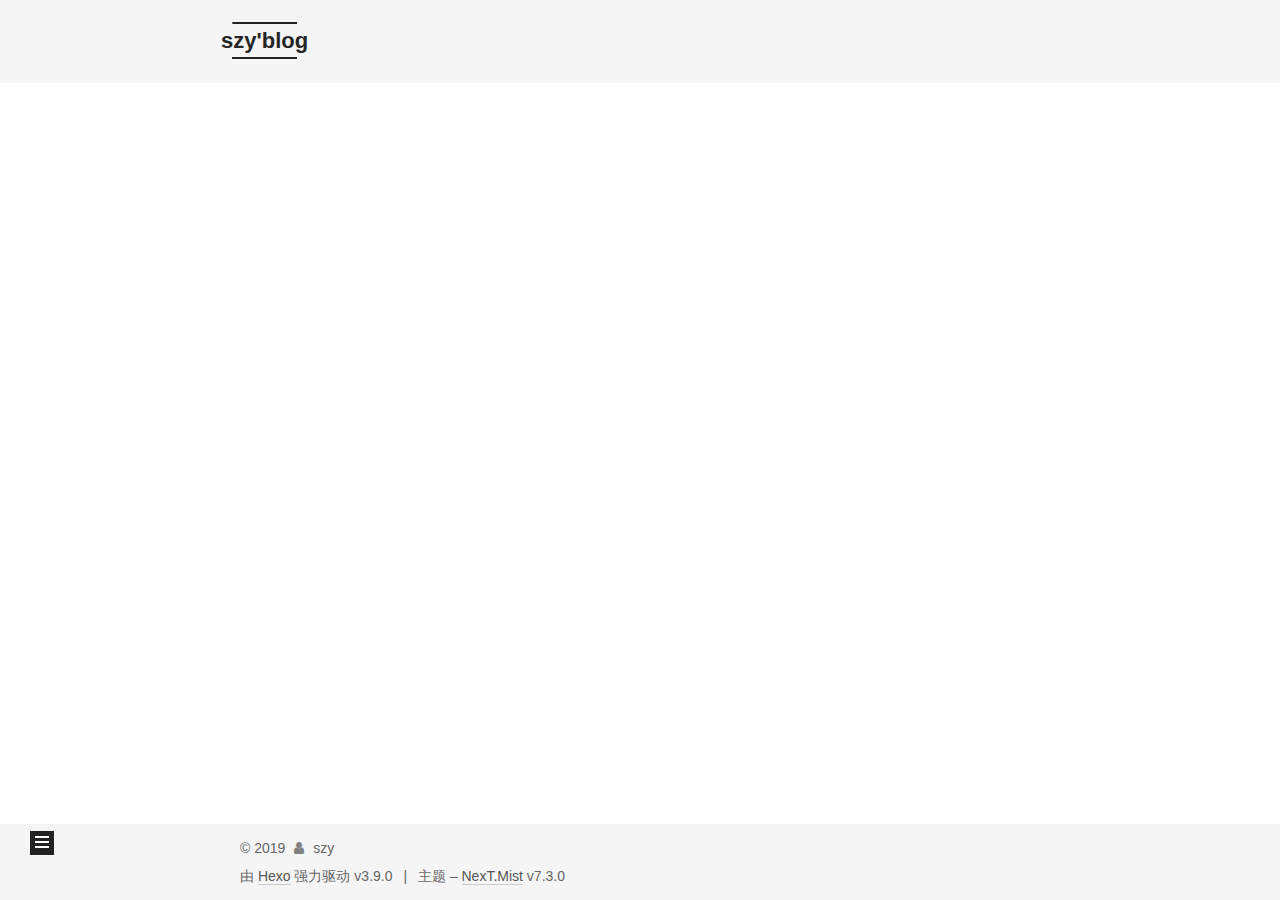
==== commit ae077ede: "Site updated: 2019-08-05 17:40:15" ====
--- a/index.html
+++ b/index.html
@@ -4,7 +4,7 @@
 
 
 
-<html class="theme-next muse use-motion" lang="">
+<html class="theme-next mist use-motion" lang="zh-Hans">
 <head>
   <meta charset="UTF-8">
 <meta name="generator" content="Hexo 3.9.0">
@@ -26,7 +26,7 @@
   var NexT = window.NexT || {};
   var CONFIG = {
     root: '/',
-    scheme: 'Muse',
+    scheme: 'Mist',
     version: '7.3.0',
     sidebar: {"position":"left","display":"post","offset":12,"onmobile":false},
     back2top: {"enable":true,"sidebar":false,"scrollpercent":false},
@@ -48,9 +48,9 @@
     tabs: true,
     motion: {"enable":true,"async":false,"transition":{"post_block":"fadeIn","post_header":"slideDownIn","post_body":"slideDownIn","coll_header":"slideLeftIn","sidebar":"slideUpIn"}},
     translation: {
-      copy_button: 'Kopieren',
-      copy_success: 'Kopiert',
-      copy_failure: 'Kopieren fehlgeschlagen'
+      copy_button: '复制',
+      copy_success: '复制成功',
+      copy_failure: '复制失败'
     }
   };
 </script>
@@ -59,7 +59,7 @@
 <meta property="og:title" content="szy&#39;blog">
 <meta property="og:url" content="http://yoursite.com/index.html">
 <meta property="og:site_name" content="szy&#39;blog">
-<meta property="og:locale" content="default">
+<meta property="og:locale" content="zh-Hans">
 <meta name="twitter:card" content="summary">
 <meta name="twitter:title" content="szy&#39;blog">
   <link rel="canonical" href="http://yoursite.com/">
@@ -113,7 +113,7 @@
 
 </head>
 
-<body itemscope itemtype="http://schema.org/WebPage" lang="default">
+<body itemscope itemtype="http://schema.org/WebPage" lang="zh-Hans">
 
   <div class="container sidebar-position-left">
     <div class="headband"></div>
@@ -132,7 +132,7 @@
   </div>
 
   <div class="site-nav-toggle">
-    <button aria-label="Navigationsleiste an/ausschalten">
+    <button aria-label="切换导航栏">
       <span class="btn-bar"></span>
       <span class="btn-bar"></span>
       <span class="btn-bar"></span>
@@ -152,7 +152,7 @@
       
     
 
-    <a href="/" rel="section"><i class="menu-item-icon fa fa-fw fa-home"></i> <br>Startseite</a>
+    <a href="/" rel="section"><i class="menu-item-icon fa fa-fw fa-home"></i> <br>首页</a>
 
   </li>
       
@@ -163,7 +163,40 @@
       
     
 
-    <a href="/archives/" rel="section"><i class="menu-item-icon fa fa-fw fa-archive"></i> <br>Archiv</a>
+    <a href="/archives/" rel="section"><i class="menu-item-icon fa fa-fw fa-archive"></i> <br>归档</a>
+
+  </li>
+      
+      
+      
+        
+        <li class="menu-item menu-item-reading">
+      
+    
+
+    <a href="/reading/" rel="section"><i class="menu-item-icon fa fa-fw fa-book"></i> <br>reading</a>
+
+  </li>
+      
+      
+      
+        
+        <li class="menu-item menu-item-categories">
+      
+    
+
+    <a href="/categories/" rel="section"><i class="menu-item-icon fa fa-fw fa-th"></i> <br>分类</a>
+
+  </li>
+      
+      
+      
+        
+        <li class="menu-item menu-item-about">
+      
+    
+
+    <a href="/about/" rel="section"><i class="menu-item-icon fa fa-fw fa-user"></i> <br>关于</a>
 
   </li>
   </ul>
@@ -195,7 +228,7 @@
     <span hidden itemprop="author" itemscope itemtype="http://schema.org/Person">
       <meta itemprop="name" content="szy">
       <meta itemprop="description" content="">
-      <meta itemprop="image" content="/images/avatar.gif">
+      <meta itemprop="image" content="/images/resizeApi.png">
     </span>
 
     <span hidden itemprop="publisher" itemscope itemtype="http://schema.org/Organization">
@@ -216,13 +249,13 @@
               <span class="post-meta-item-icon">
                 <i class="fa fa-calendar-o"></i>
               </span>
-              <span class="post-meta-item-text">Veröffentlicht am</span>
+              <span class="post-meta-item-text">发表于</span>
 
               
                 
               
 
-              <time title="Erstellt: 2019-08-05 15:43:23" itemprop="dateCreated datePublished" datetime="2019-08-05T15:43:23+08:00">2019-08-05</time>
+              <time title="创建时间：2019-08-05 15:43:23" itemprop="dateCreated datePublished" datetime="2019-08-05T15:43:23+08:00">2019-08-05</time>
             </span>
           
 
@@ -284,6 +317,9 @@
         <div class="site-overview">
 
           <div class="site-author motion-element" itemprop="author" itemscope itemtype="http://schema.org/Person">
+    <img class="site-author-image" itemprop="image"
+      src="/images/resizeApi.png"
+      alt="szy">
   <p class="site-author-name" itemprop="name">szy</p>
   <div class="site-description motion-element" itemprop="description"></div>
 </div>
@@ -293,7 +329,7 @@
           <a href="/archives/">
         
           <span class="site-state-item-count">1</span>
-          <span class="site-state-item-name">Artikel</span>
+          <span class="site-state-item-name">日志</span>
         </a>
       </div>
     
@@ -320,9 +356,9 @@
   </span>
   <span class="author" itemprop="copyrightHolder">szy</span>
 </div>
-  <div class="powered-by">Erstellt mit  <a href="https://hexo.io" class="theme-link" rel="noopener" target="_blank">Hexo</a> v3.9.0</div>
+  <div class="powered-by">由 <a href="https://hexo.io" class="theme-link" rel="noopener" target="_blank">Hexo</a> 强力驱动 v3.9.0</div>
   <span class="post-meta-divider">|</span>
-  <div class="theme-info">Design – <a href="https://theme-next.org" class="theme-link" rel="noopener" target="_blank">NexT.Muse</a> v7.3.0</div>
+  <div class="theme-info">主题 – <a href="https://theme-next.org" class="theme-link" rel="noopener" target="_blank">NexT.Mist</a> v7.3.0</div>
 
         
 
@@ -356,6 +392,7 @@
   <script src="/js/schemes/muse.js?v=7.3.0"></script>
 
 
+
 <script src="/js/next-boot.js?v=7.3.0"></script>
 
 
--- a/css/main.css
+++ b/css/main.css
@@ -857,10 +857,10 @@
   display: block;
 }
 .btn {
-  background: #222;
+  background: transparent;
   border: 2px solid #222;
   border-radius: 0;
-  color: #fff;
+  color: #555;
   display: inline-block;
   font-size: 0.875em;
   padding: 0 20px;
@@ -1013,7 +1013,7 @@
 }
 .site-meta {
   margin: 0;
-  text-align: center;
+  text-align: left;
 }
 @media (max-width: 767px) {
   .site-meta {
@@ -1023,14 +1023,14 @@
 .brand {
   background: #222;
   border-bottom: none;
-  color: #fff;
+  color: #222;
   display: inline-block;
   line-height: 1.375em;
   padding: 0 40px;
   position: relative;
 }
 .brand:hover {
-  color: #fff;
+  color: #222;
 }
 .logo {
   display: inline-block;
@@ -1173,7 +1173,7 @@
   margin-top: 40px;
 }
 .posts-collapse {
-  margin-left: 55px;
+  margin-left: 0;
   position: relative;
   z-index: 1010;
 }
@@ -1617,7 +1617,7 @@
 }
 .links-of-author a::before,
 .links-of-author span.exturl::before {
-  background: #ffd925;
+  background: #d9ffff;
   border-radius: 50%;
   content: ' ';
   display: inline-block;
@@ -2151,88 +2151,153 @@
 .tag-cloud a:hover {
   color: #222 !important;
 }
-@media (max-width: 767px) {
-  .header-inner,
-  .container .main-inner,
-  .footer-inner {
+a {
+  border-bottom-color: #ccc;
+}
+hr {
+  height: 2px;
+  margin: 20px 0;
+}
+.main-inner {
+  margin-top: 80px;
+}
+.header {
+  background: #f5f5f5;
+}
+.header-inner {
+  align-items: center;
+  display: flex;
+  justify-content: center;
+  padding: 20px 0;
+}
+.header-inner::before,
+.header-inner::after {
+  content: ' ';
+  display: table;
+}
+.header-inner::after {
+  clear: both;
+}
+@media (max-width: 767px) {
+  .header-inner {
+    display: block;
+    padding: 10px;
     width: auto;
   }
 }
-@media (max-width: 767px) {
-  .header-inner {
-    padding: 50px 0 35px;
-  }
-}
-embed {
+.site-meta {
+  float: left;
+  line-height: normal;
+  margin-left: -20px;
+}
+@media (max-width: 767px) {
+  .site-meta {
+    margin-left: 10px;
+  }
+}
+.site-meta .brand {
+  background: none;
+  padding: 2px 1px;
+}
+@media (max-width: 767px) {
+  .site-meta .brand {
+    display: block;
+  }
+}
+.site-meta .logo {
+  display: none;
+}
+.site-meta .site-title {
+  font-weight: bolder;
+}
+.logo-line-before,
+.logo-line-after {
   display: block;
-  margin: 0 auto 25px auto;
-}
-.custom-logo .site-meta-headline {
-  text-align: center;
-}
-.custom-logo .brand {
-  background: none;
-}
-.custom-logo .site-title {
-  color: #222;
-  margin: 10px auto 0;
-}
-.custom-logo .site-title a {
-  border: none;
-}
-.custom-logo-image {
-  background: #fff;
   margin: 0 auto;
-  max-width: 150px;
-  padding: 5px;
+  overflow: hidden;
+  width: 75%;
+}
+@media (max-width: 767px) {
+  .logo-line-before,
+  .logo-line-after {
+    display: none;
+  }
+}
+.logo-line-before i,
+.logo-line-after i {
+  background: #222;
+  display: block;
+  height: 2px;
+  position: relative;
+}
+@media (max-width: 767px) {
+  .logo-line-before i,
+  .logo-line-after i {
+    height: 3px;
+  }
+}
+.use-motion .logo-line-before i {
+  left: -100%;
+}
+.use-motion .logo-line-after i {
+  right: -100%;
+}
+.site-subtitle {
+  display: none;
+}
+.site-brand-wrapper {
+  flex-shrink: 0;
+}
+.site-nav-toggle {
+  float: right;
+  position: static;
+  top: 10px;
+}
+.site-nav {
+  flex-grow: 1;
 }
 @media (max-width: 767px) {
   .site-nav {
-    background: #fff;
-    border-bottom: 1px solid #ddd;
-    left: 0;
-    margin: 0;
-    padding: 0;
-    width: 100%;
-    z-index: 1030;
-  }
-}
-.site-nav-toggle {
-  top: 50px;
-}
-@media (max-width: 767px) {
-  .menu {
-    text-align: left;
+    transform: translateY(10px);
   }
 }
 .menu-item-active a,
 .menu .menu-item a:hover,
 .menu .menu-item span.exturl:hover {
-  border-bottom-color: #222 !important;
-  color: #222;
-}
-@media (max-width: 767px) {
-  .menu-item-active a,
-  .menu .menu-item a:hover,
-  .menu .menu-item span.exturl:hover {
-    border-bottom: 1px dotted #ddd !important;
-  }
+  background: #e1e1e1;
+}
+.menu {
+  margin: 0;
+}
+@media (max-width: 767px) {
+  .menu {
+    margin: 10px 0;
+    padding: 0;
+  }
+}
+.menu br {
+  display: none;
+}
+.menu .menu-item {
+  margin: 0;
 }
 @media (max-width: 767px) {
   .menu .menu-item {
     display: block;
-    margin: 0 10px;
-    vertical-align: top;
+    margin-top: 5px;
   }
 }
 .menu .menu-item .badge {
-  background-color: #eee;
+  background-color: #fff;
+  border-radius: 10px;
+  color: #555;
   display: inline-block;
   font-weight: 700;
   line-height: 1;
   margin-left: 5px;
   padding: 1px 4px;
   text-align: center;
+  text-shadow: 1px 1px 0 rgba(0,0,0,0.1);
   white-space: nowrap;
 }
 @media (max-width: 767px) {
@@ -2241,32 +2306,98 @@
     margin: 0.35em 0 0 0;
   }
 }
-@media (max-width: 767px) {
-  .menu .menu-item br {
-    display: none;
-  }
+.menu .menu-item a,
+.menu .menu-item span.exturl {
+  border: none;
+  border-radius: 2px;
+  padding: 0 10px;
+  transition-property: background;
 }
 @media (max-width: 767px) {
   .menu .menu-item a,
   .menu .menu-item span.exturl {
-    padding: 5px 10px;
+    text-align: left;
   }
 }
 @media (hover: none) {
   .menu .menu-item a:hover,
   .menu .menu-item span.exturl:hover {
-    border-bottom-color: transparent !important;
-  }
-}
-@media (min-width: 768px) and (max-width: 991px) {
-  .menu .menu-item .fa {
-    width: 100%;
-  }
-}
-@media (min-width: 992px) {
-  .menu .menu-item .fa {
-    width: 100%;
-  }
+    background: none;
+  }
+}
+.menu a::before {
+  display: none;
+}
+@media (max-width: 767px) {
+  .menu a::before {
+    display: block;
+  }
+}
+@media (max-width: 767px) {
+  .menu {
+    float: none;
+  }
+}
+.posts-expand {
+  padding-top: 0;
+}
+.posts-expand .post-title,
+.posts-expand .post-meta {
+  text-align: left;
+}
+@media (max-width: 767px) {
+  .posts-expand .post-title,
+  .posts-expand .post-meta {
+    text-align: center;
+  }
+}
+.posts-expand .post-eof {
+  display: none;
+}
+.posts-expand .post {
+  margin-top: 120px;
+}
+.posts-expand .post:first-child {
+  margin-top: 0;
+}
+.posts-expand .post-meta {
+  margin-bottom: 20px;
+  margin-top: 5px;
+}
+.posts-expand .post-title:hover::before {
+  background: #222;
+}
+.posts-expand .post-body img {
+  margin-left: 0;
+}
+.posts-expand .post-tags {
+  text-align: left;
+}
+.posts-expand .post-tags a {
+  background: #f5f5f5;
+  border-bottom: none;
+  padding: 1px 5px;
+}
+.posts-expand .post-tags a:hover {
+  background: #ccc;
+}
+.posts-expand .post-nav {
+  margin-top: 40px;
+}
+.post-button {
+  margin-top: 20px;
+  text-align: left;
+}
+.post-button a {
+  background: none;
+  border: none;
+  border-bottom: 2px solid #666;
+  font-size: 0.875em;
+  padding: 0;
+  transition-property: border;
+}
+.post-button a:hover {
+  border-bottom-color: #222;
 }
 .sidebar {
   left: 0;
@@ -2286,3 +2417,52 @@
 .links-of-blogroll-inline .links-of-blogroll-item {
   display: inline-block;
 }
+.btn {
+  border-radius: 0;
+  border-width: 2px;
+  padding: 0 10px;
+}
+.headband {
+  display: none;
+}
+@media (max-width: 767px) {
+  .container .main-inner {
+    width: auto;
+  }
+}
+.page-post-detail .post-title,
+.page-post-detail .post-meta {
+  text-align: center;
+}
+.page-post-detail .post-title::before {
+  display: none;
+}
+.page-post-detail .post-meta {
+  margin-bottom: 60px;
+}
+.pagination {
+  margin: 120px 0 0;
+  text-align: left;
+}
+@media (max-width: 767px) {
+  .pagination {
+    margin: 80px 10px 0;
+    text-align: center;
+  }
+}
+.footer {
+  background: #f5f5f5;
+  color: #666;
+  margin-top: 80px;
+  padding: 10px 0;
+}
+.footer-inner {
+  margin: 0 auto;
+  text-align: left;
+}
+@media (max-width: 767px) {
+  .footer-inner {
+    text-align: center;
+    width: auto;
+  }
+}
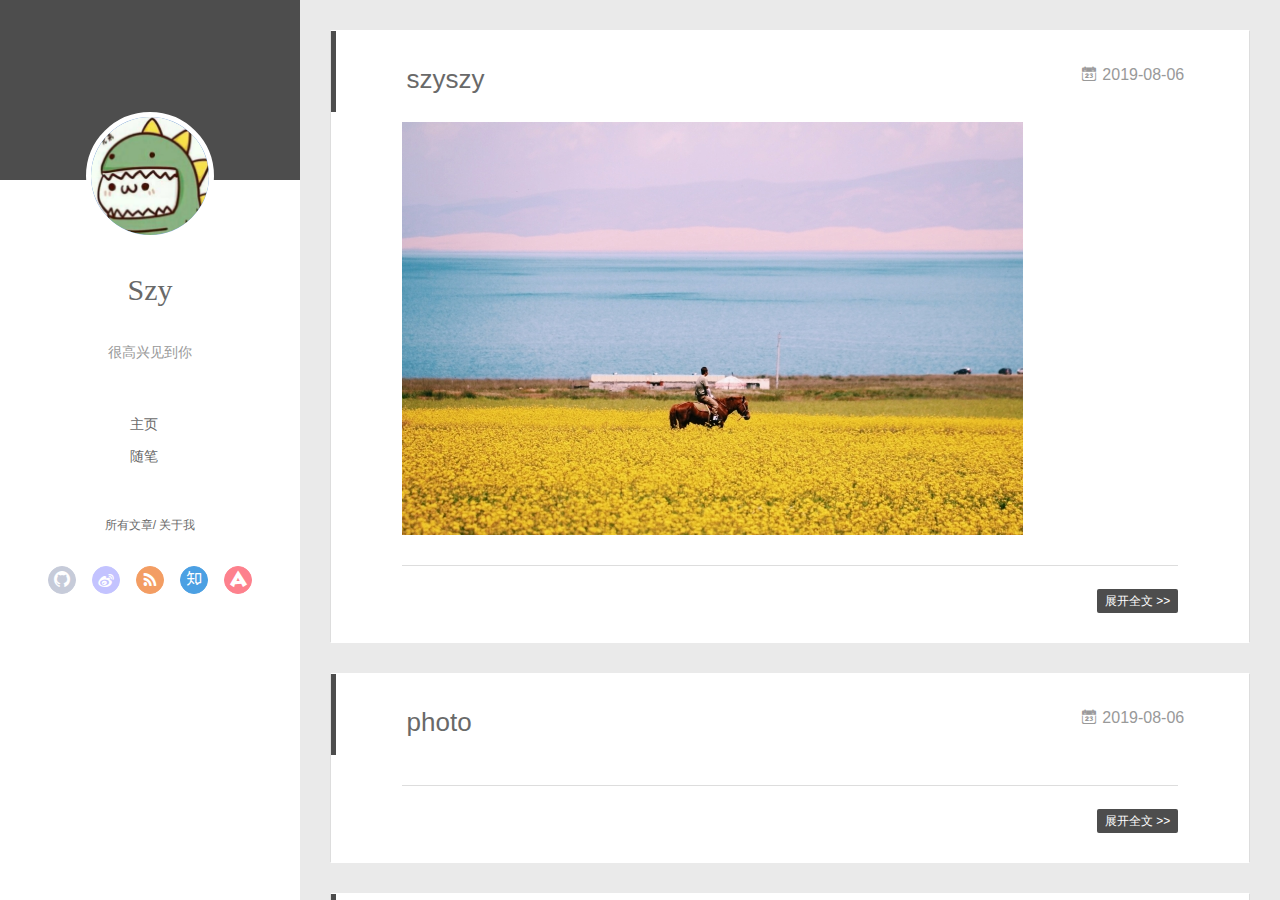
==== commit 7a611cb2: "Site updated: 2019-08-07 15:57:30" ====
--- a/index.html
+++ b/index.html
@@ -1,441 +1,595 @@
 <!DOCTYPE html>
-
-
-
-
-
-<html class="theme-next mist use-motion" lang="zh-Hans">
-<head>
-  <meta charset="UTF-8">
-<meta name="generator" content="Hexo 3.9.0">
-<meta name="viewport" content="width=device-width, initial-scale=1, maximum-scale=2">
-<meta name="theme-color" content="#222">
-<meta http-equiv="X-UA-Compatible" content="IE=edge">
-  <link rel="apple-touch-icon" sizes="180x180" href="/images/apple-touch-icon-next.png?v=7.3.0">
-  <link rel="icon" type="image/png" sizes="32x32" href="/images/favicon-32x32-next.png?v=7.3.0">
-  <link rel="icon" type="image/png" sizes="16x16" href="/images/favicon-16x16-next.png?v=7.3.0">
-  <link rel="mask-icon" href="/images/logo.svg?v=7.3.0" color="#222">
-
-<link rel="stylesheet" href="/css/main.css?v=7.3.0">
-
-
-<link rel="stylesheet" href="/lib/font-awesome/css/font-awesome.min.css?v=4.7.0">
-
-
-<script id="hexo-configurations">
-  var NexT = window.NexT || {};
-  var CONFIG = {
-    root: '/',
-    scheme: 'Mist',
-    version: '7.3.0',
-    sidebar: {"position":"left","display":"post","offset":12,"onmobile":false},
-    back2top: {"enable":true,"sidebar":false,"scrollpercent":false},
-    save_scroll: false,
-    copycode: {"enable":false,"show_result":false,"style":null},
-    fancybox: false,
-    mediumzoom: false,
-    lazyload: false,
-    pangu: false,
-    algolia: {
-      applicationID: '',
-      apiKey: '',
-      indexName: '',
-      hits: {"per_page":10},
-      labels: {"input_placeholder":"Search for Posts","hits_empty":"We didn't find any results for the search: ${query}","hits_stats":"${hits} results found in ${time} ms"}
-    },
-    localsearch: {"enable":false,"trigger":"auto","top_n_per_article":1,"unescape":false,"preload":false},
-    path: '',
-    tabs: true,
-    motion: {"enable":true,"async":false,"transition":{"post_block":"fadeIn","post_header":"slideDownIn","post_body":"slideDownIn","coll_header":"slideLeftIn","sidebar":"slideUpIn"}},
-    translation: {
-      copy_button: '复制',
-      copy_success: '复制成功',
-      copy_failure: '复制失败'
-    }
-  };
-</script>
-
+<html>
+<head><meta name="generator" content="Hexo 3.9.0">
+  <meta charset="utf-8">
+  
+  <meta name="renderer" content="webkit">
+  <meta http-equiv="X-UA-Compatible" content="IE=edge">
+  <link rel="dns-prefetch" href="http://yoursite.com">
+  <title>Szy_Blog</title>
+  <meta name="viewport" content="width=device-width, initial-scale=1, maximum-scale=1">
   <meta property="og:type" content="website">
-<meta property="og:title" content="szy&#39;blog">
+<meta property="og:title" content="Szy_Blog">
 <meta property="og:url" content="http://yoursite.com/index.html">
-<meta property="og:site_name" content="szy&#39;blog">
+<meta property="og:site_name" content="Szy_Blog">
 <meta property="og:locale" content="zh-Hans">
 <meta name="twitter:card" content="summary">
-<meta name="twitter:title" content="szy&#39;blog">
-  <link rel="canonical" href="http://yoursite.com/">
-
-
-<script id="page-configurations">
-  // https://hexo.io/docs/variables.html
-  CONFIG.page = {
-    sidebar: "",
-    isHome: true,
-    isPost: false,
-    isPage: false,
-    isArchive: false
-  };
+<meta name="twitter:title" content="Szy_Blog">
+  
+    <link rel="alternative" href="/atom.xml" title="Szy_Blog" type="application/atom+xml">
+  
+  
+    <link rel="icon" href="/img/wx.jpg">
+  
+  <link rel="stylesheet" type="text/css" href="/./main.0cf68a.css">
+  <style type="text/css">
+  
+    #container.show {
+      background: linear-gradient(200deg,#a0cfe4,#e8c37e);
+    }
+  </style>
+  
+
+  
+
+</head>
+</html>
+<body>
+  <div id="container" q-class="show:isCtnShow">
+    <canvas id="anm-canvas" class="anm-canvas"></canvas>
+    <div class="left-col" q-class="show:isShow">
+      
+<div class="overlay" style="background: #4d4d4d"></div>
+<div class="intrude-less">
+	<header id="header" class="inner">
+		<a href="/" class="profilepic">
+			<img src="/img/wx.jpg" class="js-avatar">
+		</a>
+		<hgroup>
+		  <h1 class="header-author"><a href="/">Szy</a></h1>
+		</hgroup>
+		
+		<p class="header-subtitle">很高兴见到你</p>
+		
+
+		<nav class="header-menu">
+			<ul>
+			
+				<li><a href="/">主页</a></li>
+	        
+				<li><a href="/tags/随笔/">随笔</a></li>
+	        
+			</ul>
+		</nav>
+		<nav class="header-smart-menu">
+    		
+    			
+    			<a q-on="click: openSlider(e, 'innerArchive')" href="javascript:void(0)">所有文章</a>
+    			
+            
+    			
+            
+    			
+    			<a q-on="click: openSlider(e, 'aboutme')" href="javascript:void(0)">关于我</a>
+    			
+            
+		</nav>
+		<nav class="header-nav">
+			<div class="social">
+				
+					<a class="github" target="_blank" href="#" title="github"><i class="icon-github"></i></a>
+		        
+					<a class="weibo" target="_blank" href="#" title="weibo"><i class="icon-weibo"></i></a>
+		        
+					<a class="rss" target="_blank" href="#" title="rss"><i class="icon-rss"></i></a>
+		        
+					<a class="zhihu" target="_blank" href="#" title="zhihu"><i class="icon-zhihu"></i></a>
+		        
+					<a class="acfun" target="_blank" href="#" title="acfun"><i class="icon-acfun"></i></a>
+		        
+			</div>
+		</nav>
+	</header>		
+</div>
+
+    </div>
+    <div class="mid-col" q-class="show:isShow,hide:isShow|isFalse">
+      
+<nav id="mobile-nav">
+  	<div class="overlay js-overlay" style="background: #4d4d4d"></div>
+	<div class="btnctn js-mobile-btnctn">
+  		<div class="slider-trigger list" q-on="click: openSlider(e)"><i class="icon icon-sort"></i></div>
+	</div>
+	<div class="intrude-less">
+		<header id="header" class="inner">
+			<div class="profilepic">
+				<img src="/img/wx.jpg" class="js-avatar">
+			</div>
+			<hgroup>
+			  <h1 class="header-author js-header-author">Szy</h1>
+			</hgroup>
+			
+			<p class="header-subtitle"><i class="icon icon-quo-left"></i>很高兴见到你<i class="icon icon-quo-right"></i></p>
+			
+			
+			
+				
+			
+				
+			
+			
+			
+			<nav class="header-nav">
+				<div class="social">
+					
+						<a class="github" target="_blank" href="#" title="github"><i class="icon-github"></i></a>
+			        
+						<a class="weibo" target="_blank" href="#" title="weibo"><i class="icon-weibo"></i></a>
+			        
+						<a class="rss" target="_blank" href="#" title="rss"><i class="icon-rss"></i></a>
+			        
+						<a class="zhihu" target="_blank" href="#" title="zhihu"><i class="icon-zhihu"></i></a>
+			        
+						<a class="acfun" target="_blank" href="#" title="acfun"><i class="icon-acfun"></i></a>
+			        
+				</div>
+			</nav>
+
+			<nav class="header-menu js-header-menu">
+				<ul style="width: 50%">
+				
+				
+					<li style="width: 50%"><a href="/">主页</a></li>
+		        
+					<li style="width: 50%"><a href="/tags/随笔/">随笔</a></li>
+		        
+				</ul>
+			</nav>
+		</header>				
+	</div>
+	<div class="mobile-mask" style="display:none" q-show="isShow"></div>
+</nav>
+
+      <div id="wrapper" class="body-wrap">
+        <div class="menu-l">
+          <div class="canvas-wrap">
+            <canvas data-colors="#eaeaea" data-sectionHeight="100" data-contentId="js-content" id="myCanvas1" class="anm-canvas"></canvas>
+          </div>
+          <div id="js-content" class="content-ll">
+            
+  
+    <article id="post-szyszy" class="article article-type-post  article-index" itemscope itemprop="blogPost">
+  <div class="article-inner">
+    
+      <header class="article-header">
+        
+  
+    <h1 itemprop="name">
+      <a class="article-title" href="/2019/08/06/undefined/">szyszy</a>
+    </h1>
+  
+
+        
+        <a href="/2019/08/06/undefined/" class="archive-article-date">
+  	<time datetime="2019-08-06T09:38:13.000Z" itemprop="datePublished"><i class="icon-calendar icon"></i>2019-08-06</time>
+</a>
+        
+      </header>
+    
+    <div class="article-entry" itemprop="articleBody">
+      
+        <p><img src="/images/%E6%89%93%E9%A9%AC%E8%80%8C%E8%BF%87.jfif" alt></p>
+
+      
+
+      
+    </div>
+    <div class="article-info article-info-index">
+      
+      
+      
+
+      
+        <p class="article-more-link">
+          <a class="article-more-a" href="/2019/08/06/undefined/">展开全文 >></a>
+        </p>
+      
+
+      
+      <div class="clearfix"></div>
+    </div>
+  </div>
+</article>
+
+<aside class="wrap-side-operation">
+    <div class="mod-side-operation">
+        
+        <div class="jump-container" id="js-jump-container" style="display:none;">
+            <a href="javascript:void(0)" class="mod-side-operation__jump-to-top">
+                <i class="icon-font icon-back"></i>
+            </a>
+            <div id="js-jump-plan-container" class="jump-plan-container" style="top: -11px;">
+                <i class="icon-font icon-plane jump-plane"></i>
+            </div>
+        </div>
+        
+        
+    </div>
+</aside>
+
+
+
+
+  
+    <article id="post-photo" class="article article-type-post  article-index" itemscope itemprop="blogPost">
+  <div class="article-inner">
+    
+      <header class="article-header">
+        
+  
+    <h1 itemprop="name">
+      <a class="article-title" href="/2019/08/06/undefined/">photo</a>
+    </h1>
+  
+
+        
+        <a href="/2019/08/06/undefined/" class="archive-article-date">
+  	<time datetime="2019-08-06T09:36:10.000Z" itemprop="datePublished"><i class="icon-calendar icon"></i>2019-08-06</time>
+</a>
+        
+      </header>
+    
+    <div class="article-entry" itemprop="articleBody">
+      
+        
+      
+
+      
+    </div>
+    <div class="article-info article-info-index">
+      
+      
+      
+
+      
+        <p class="article-more-link">
+          <a class="article-more-a" href="/2019/08/06/undefined/">展开全文 >></a>
+        </p>
+      
+
+      
+      <div class="clearfix"></div>
+    </div>
+  </div>
+</article>
+
+<aside class="wrap-side-operation">
+    <div class="mod-side-operation">
+        
+        <div class="jump-container" id="js-jump-container" style="display:none;">
+            <a href="javascript:void(0)" class="mod-side-operation__jump-to-top">
+                <i class="icon-font icon-back"></i>
+            </a>
+            <div id="js-jump-plan-container" class="jump-plan-container" style="top: -11px;">
+                <i class="icon-font icon-plane jump-plane"></i>
+            </div>
+        </div>
+        
+        
+    </div>
+</aside>
+
+
+
+
+  
+    <article id="post-szyblog" class="article article-type-post  article-index" itemscope itemprop="blogPost">
+  <div class="article-inner">
+    
+      <header class="article-header">
+        
+  
+    <h1 itemprop="name">
+      <a class="article-title" href="/2019/08/05/undefined/">CentOS7下Tomcat启动慢的原因和解决方案</a>
+    </h1>
+  
+
+        
+        <a href="/2019/08/05/undefined/" class="archive-article-date">
+  	<time datetime="2019-08-05T07:43:23.000Z" itemprop="datePublished"><i class="icon-calendar icon"></i>2019-08-05</time>
+</a>
+        
+      </header>
+    
+    <div class="article-entry" itemprop="articleBody">
+      
+        <iframe frameborder="no" border="0" marginwidth="0" marginheight="0" width="330" height="86" src="//music.163.com/outchain/player?type=2&id=28949128&auto=0&height=66" style="margin-left: -10px;"></iframe> 
+乌托邦如此美好，但在那里，幸福的人们全都是“被幸福的”。 你的在乎与否无关紧要，只需要按照秩序继续漫步。
+      
+
+      
+    </div>
+    <div class="article-info article-info-index">
+      
+      
+	<div class="article-tag tagcloud">
+		<i class="icon-price-tags icon"></i>
+		<ul class="article-tag-list">
+			 
+        		<li class="article-tag-list-item">
+        			<a href="javascript:void(0)" class="js-tag article-tag-list-link color4">PS3</a>
+        		</li>
+      		 
+        		<li class="article-tag-list-item">
+        			<a href="javascript:void(0)" class="js-tag article-tag-list-link color1">Games</a>
+        		</li>
+      		
+		</ul>
+	</div>
+
+      
+	<div class="article-category tagcloud">
+		<i class="icon-book icon"></i>
+		<ul class="article-tag-list">
+			 
+        		<li class="article-tag-list-item">
+        			<a href="/categories/Diary//" class="article-tag-list-link color1">Diary</a>
+        		</li>
+      		
+		</ul>
+	</div>
+
+
+      
+        <p class="article-more-link">
+          <a class="article-more-a" href="/2019/08/05/undefined/">展开全文 >></a>
+        </p>
+      
+
+      
+      <div class="clearfix"></div>
+    </div>
+  </div>
+</article>
+
+<aside class="wrap-side-operation">
+    <div class="mod-side-operation">
+        
+        <div class="jump-container" id="js-jump-container" style="display:none;">
+            <a href="javascript:void(0)" class="mod-side-operation__jump-to-top">
+                <i class="icon-font icon-back"></i>
+            </a>
+            <div id="js-jump-plan-container" class="jump-plan-container" style="top: -11px;">
+                <i class="icon-font icon-plane jump-plane"></i>
+            </div>
+        </div>
+        
+        
+    </div>
+</aside>
+
+
+
+
+  
+  
+
+
+          </div>
+        </div>
+      </div>
+      <footer id="footer">
+  <div class="outer">
+    <div id="footer-info">
+    	<div class="footer-left">
+    		&copy; 2019 Szy
+    	</div>
+      	<div class="footer-right">
+      		<a href="http://hexo.io/" target="_blank">Hexo</a>  Theme <a href="https://github.com/litten/hexo-theme-yilia" target="_blank">Yilia</a> by Litten
+      	</div>
+    </div>
+  </div>
+</footer>
+    </div>
+    <script>
+	var yiliaConfig = {
+		mathjax: false,
+		isHome: true,
+		isPost: false,
+		isArchive: false,
+		isTag: false,
+		isCategory: false,
+		open_in_new: false,
+		toc_hide_index: true,
+		root: "/",
+		innerArchive: true,
+		showTags: false
+	}
 </script>
 
-  <title>szy'blog</title>
-  
-
-
-
-
-
-
-
-
-  <noscript>
-  <style>
-  .use-motion .motion-element,
-  .use-motion .brand,
-  .use-motion .menu-item,
-  .sidebar-inner,
-  .use-motion .post-block,
-  .use-motion .pagination,
-  .use-motion .comments,
-  .use-motion .post-header,
-  .use-motion .post-body,
-  .use-motion .collection-title { opacity: initial; }
-
-  .use-motion .logo,
-  .use-motion .site-title,
-  .use-motion .site-subtitle {
-    opacity: initial;
-    top: initial;
-  }
-
-  .use-motion .logo-line-before i { left: initial; }
-  .use-motion .logo-line-after i { right: initial; }
-  </style>
-</noscript>
-
-</head>
-
-<body itemscope itemtype="http://schema.org/WebPage" lang="zh-Hans">
-
-  <div class="container sidebar-position-left">
-    <div class="headband"></div>
-
-    <header id="header" class="header" itemscope itemtype="http://schema.org/WPHeader">
-      <div class="header-inner"><div class="site-brand-wrapper">
-  <div class="site-meta">
-
-    <div class="custom-logo-site-title">
-      <a href="/" class="brand" rel="start">
-        <span class="logo-line-before"><i></i></span>
-        <span class="site-title">szy'blog</span>
-        <span class="logo-line-after"><i></i></span>
-      </a>
-    </div>
-  </div>
-
-  <div class="site-nav-toggle">
-    <button aria-label="切换导航栏">
-      <span class="btn-bar"></span>
-      <span class="btn-bar"></span>
-      <span class="btn-bar"></span>
-    </button>
-  </div>
+<script>!function(t){function n(e){if(r[e])return r[e].exports;var i=r[e]={exports:{},id:e,loaded:!1};return t[e].call(i.exports,i,i.exports,n),i.loaded=!0,i.exports}var r={};n.m=t,n.c=r,n.p="./",n(0)}([function(t,n,r){r(195),t.exports=r(191)},function(t,n,r){var e=r(3),i=r(52),o=r(27),u=r(28),c=r(53),f="prototype",a=function(t,n,r){var s,l,h,v,p=t&a.F,d=t&a.G,y=t&a.S,g=t&a.P,b=t&a.B,m=d?e:y?e[n]||(e[n]={}):(e[n]||{})[f],x=d?i:i[n]||(i[n]={}),w=x[f]||(x[f]={});d&&(r=n);for(s in r)l=!p&&m&&void 0!==m[s],h=(l?m:r)[s],v=b&&l?c(h,e):g&&"function"==typeof h?c(Function.call,h):h,m&&u(m,s,h,t&a.U),x[s]!=h&&o(x,s,v),g&&w[s]!=h&&(w[s]=h)};e.core=i,a.F=1,a.G=2,a.S=4,a.P=8,a.B=16,a.W=32,a.U=64,a.R=128,t.exports=a},function(t,n,r){var e=r(6);t.exports=function(t){if(!e(t))throw TypeError(t+" is not an object!");return t}},function(t,n){var r=t.exports="undefined"!=typeof window&&window.Math==Math?window:"undefined"!=typeof self&&self.Math==Math?self:Function("return this")();"number"==typeof __g&&(__g=r)},function(t,n){t.exports=function(t){try{return!!t()}catch(t){return!0}}},function(t,n){var r=t.exports="undefined"!=typeof window&&window.Math==Math?window:"undefined"!=typeof self&&self.Math==Math?self:Function("return this")();"number"==typeof __g&&(__g=r)},function(t,n){t.exports=function(t){return"object"==typeof t?null!==t:"function"==typeof t}},function(t,n,r){var e=r(126)("wks"),i=r(76),o=r(3).Symbol,u="function"==typeof o;(t.exports=function(t){return e[t]||(e[t]=u&&o[t]||(u?o:i)("Symbol."+t))}).store=e},function(t,n){var r={}.hasOwnProperty;t.exports=function(t,n){return r.call(t,n)}},function(t,n,r){var e=r(94),i=r(33);t.exports=function(t){return e(i(t))}},function(t,n,r){t.exports=!r(4)(function(){return 7!=Object.defineProperty({},"a",{get:function(){return 7}}).a})},function(t,n,r){var e=r(2),i=r(167),o=r(50),u=Object.defineProperty;n.f=r(10)?Object.defineProperty:function(t,n,r){if(e(t),n=o(n,!0),e(r),i)try{return u(t,n,r)}catch(t){}if("get"in r||"set"in r)throw TypeError("Accessors not supported!");return"value"in r&&(t[n]=r.value),t}},function(t,n,r){t.exports=!r(18)(function(){return 7!=Object.defineProperty({},"a",{get:function(){return 7}}).a})},function(t,n,r){var e=r(14),i=r(22);t.exports=r(12)?function(t,n,r){return e.f(t,n,i(1,r))}:function(t,n,r){return t[n]=r,t}},function(t,n,r){var e=r(20),i=r(58),o=r(42),u=Object.defineProperty;n.f=r(12)?Object.defineProperty:function(t,n,r){if(e(t),n=o(n,!0),e(r),i)try{return u(t,n,r)}catch(t){}if("get"in r||"set"in r)throw TypeError("Accessors not supported!");return"value"in r&&(t[n]=r.value),t}},function(t,n,r){var e=r(40)("wks"),i=r(23),o=r(5).Symbol,u="function"==typeof o;(t.exports=function(t){return e[t]||(e[t]=u&&o[t]||(u?o:i)("Symbol."+t))}).store=e},function(t,n,r){var e=r(67),i=Math.min;t.exports=function(t){return t>0?i(e(t),9007199254740991):0}},function(t,n,r){var e=r(46);t.exports=function(t){return Object(e(t))}},function(t,n){t.exports=function(t){try{return!!t()}catch(t){return!0}}},function(t,n,r){var e=r(63),i=r(34);t.exports=Object.keys||function(t){return e(t,i)}},function(t,n,r){var e=r(21);t.exports=function(t){if(!e(t))throw TypeError(t+" is not an object!");return t}},function(t,n){t.exports=function(t){return"object"==typeof t?null!==t:"function"==typeof t}},function(t,n){t.exports=function(t,n){return{enumerable:!(1&t),configurable:!(2&t),writable:!(4&t),value:n}}},function(t,n){var r=0,e=Math.random();t.exports=function(t){return"Symbol(".concat(void 0===t?"":t,")_",(++r+e).toString(36))}},function(t,n){var r={}.hasOwnProperty;t.exports=function(t,n){return r.call(t,n)}},function(t,n){var r=t.exports={version:"2.4.0"};"number"==typeof __e&&(__e=r)},function(t,n){t.exports=function(t){if("function"!=typeof t)throw TypeError(t+" is not a function!");return t}},function(t,n,r){var e=r(11),i=r(66);t.exports=r(10)?function(t,n,r){return e.f(t,n,i(1,r))}:function(t,n,r){return t[n]=r,t}},function(t,n,r){var e=r(3),i=r(27),o=r(24),u=r(76)("src"),c="toString",f=Function[c],a=(""+f).split(c);r(52).inspectSource=function(t){return f.call(t)},(t.exports=function(t,n,r,c){var f="function"==typeof r;f&&(o(r,"name")||i(r,"name",n)),t[n]!==r&&(f&&(o(r,u)||i(r,u,t[n]?""+t[n]:a.join(String(n)))),t===e?t[n]=r:c?t[n]?t[n]=r:i(t,n,r):(delete t[n],i(t,n,r)))})(Function.prototype,c,function(){return"function"==typeof this&&this[u]||f.call(this)})},function(t,n,r){var e=r(1),i=r(4),o=r(46),u=function(t,n,r,e){var i=String(o(t)),u="<"+n;return""!==r&&(u+=" "+r+'="'+String(e).replace(/"/g,"&quot;")+'"'),u+">"+i+"</"+n+">"};t.exports=function(t,n){var r={};r[t]=n(u),e(e.P+e.F*i(function(){var n=""[t]('"');return n!==n.toLowerCase()||n.split('"').length>3}),"String",r)}},function(t,n,r){var e=r(115),i=r(46);t.exports=function(t){return e(i(t))}},function(t,n,r){var e=r(116),i=r(66),o=r(30),u=r(50),c=r(24),f=r(167),a=Object.getOwnPropertyDescriptor;n.f=r(10)?a:function(t,n){if(t=o(t),n=u(n,!0),f)try{return a(t,n)}catch(t){}if(c(t,n))return i(!e.f.call(t,n),t[n])}},function(t,n,r){var e=r(24),i=r(17),o=r(145)("IE_PROTO"),u=Object.prototype;t.exports=Object.getPrototypeOf||function(t){return t=i(t),e(t,o)?t[o]:"function"==typeof t.constructor&&t instanceof t.constructor?t.constructor.prototype:t instanceof Object?u:null}},function(t,n){t.exports=function(t){if(void 0==t)throw TypeError("Can't call method on  "+t);return t}},function(t,n){t.exports="constructor,hasOwnProperty,isPrototypeOf,propertyIsEnumerable,toLocaleString,toString,valueOf".split(",")},function(t,n){t.exports={}},function(t,n){t.exports=!0},function(t,n){n.f={}.propertyIsEnumerable},function(t,n,r){var e=r(14).f,i=r(8),o=r(15)("toStringTag");t.exports=function(t,n,r){t&&!i(t=r?t:t.prototype,o)&&e(t,o,{configurable:!0,value:n})}},function(t,n,r){var e=r(40)("keys"),i=r(23);t.exports=function(t){return e[t]||(e[t]=i(t))}},function(t,n,r){var e=r(5),i="__core-js_shared__",o=e[i]||(e[i]={});t.exports=function(t){return o[t]||(o[t]={})}},function(t,n){var r=Math.ceil,e=Math.floor;t.exports=function(t){return isNaN(t=+t)?0:(t>0?e:r)(t)}},function(t,n,r){var e=r(21);t.exports=function(t,n){if(!e(t))return t;var r,i;if(n&&"function"==typeof(r=t.toString)&&!e(i=r.call(t)))return i;if("function"==typeof(r=t.valueOf)&&!e(i=r.call(t)))return i;if(!n&&"function"==typeof(r=t.toString)&&!e(i=r.call(t)))return i;throw TypeError("Can't convert object to primitive value")}},function(t,n,r){var e=r(5),i=r(25),o=r(36),u=r(44),c=r(14).f;t.exports=function(t){var n=i.Symbol||(i.Symbol=o?{}:e.Symbol||{});"_"==t.charAt(0)||t in n||c(n,t,{value:u.f(t)})}},function(t,n,r){n.f=r(15)},function(t,n){var r={}.toString;t.exports=function(t){return r.call(t).slice(8,-1)}},function(t,n){t.exports=function(t){if(void 0==t)throw TypeError("Can't call method on  "+t);return t}},function(t,n,r){var e=r(4);t.exports=function(t,n){return!!t&&e(function(){n?t.call(null,function(){},1):t.call(null)})}},function(t,n,r){var e=r(53),i=r(115),o=r(17),u=r(16),c=r(203);t.exports=function(t,n){var r=1==t,f=2==t,a=3==t,s=4==t,l=6==t,h=5==t||l,v=n||c;return function(n,c,p){for(var d,y,g=o(n),b=i(g),m=e(c,p,3),x=u(b.length),w=0,S=r?v(n,x):f?v(n,0):void 0;x>w;w++)if((h||w in b)&&(d=b[w],y=m(d,w,g),t))if(r)S[w]=y;else if(y)switch(t){case 3:return!0;case 5:return d;case 6:return w;case 2:S.push(d)}else if(s)return!1;return l?-1:a||s?s:S}}},function(t,n,r){var e=r(1),i=r(52),o=r(4);t.exports=function(t,n){var r=(i.Object||{})[t]||Object[t],u={};u[t]=n(r),e(e.S+e.F*o(function(){r(1)}),"Object",u)}},function(t,n,r){var e=r(6);t.exports=function(t,n){if(!e(t))return t;var r,i;if(n&&"function"==typeof(r=t.toString)&&!e(i=r.call(t)))return i;if("function"==typeof(r=t.valueOf)&&!e(i=r.call(t)))return i;if(!n&&"function"==typeof(r=t.toString)&&!e(i=r.call(t)))return i;throw TypeError("Can't convert object to primitive value")}},function(t,n,r){var e=r(5),i=r(25),o=r(91),u=r(13),c="prototype",f=function(t,n,r){var a,s,l,h=t&f.F,v=t&f.G,p=t&f.S,d=t&f.P,y=t&f.B,g=t&f.W,b=v?i:i[n]||(i[n]={}),m=b[c],x=v?e:p?e[n]:(e[n]||{})[c];v&&(r=n);for(a in r)(s=!h&&x&&void 0!==x[a])&&a in b||(l=s?x[a]:r[a],b[a]=v&&"function"!=typeof x[a]?r[a]:y&&s?o(l,e):g&&x[a]==l?function(t){var n=function(n,r,e){if(this instanceof t){switch(arguments.length){case 0:return new t;case 1:return new t(n);case 2:return new t(n,r)}return new t(n,r,e)}return t.apply(this,arguments)};return n[c]=t[c],n}(l):d&&"function"==typeof l?o(Function.call,l):l,d&&((b.virtual||(b.virtual={}))[a]=l,t&f.R&&m&&!m[a]&&u(m,a,l)))};f.F=1,f.G=2,f.S=4,f.P=8,f.B=16,f.W=32,f.U=64,f.R=128,t.exports=f},function(t,n){var r=t.exports={version:"2.4.0"};"number"==typeof __e&&(__e=r)},function(t,n,r){var e=r(26);t.exports=function(t,n,r){if(e(t),void 0===n)return t;switch(r){case 1:return function(r){return t.call(n,r)};case 2:return function(r,e){return t.call(n,r,e)};case 3:return function(r,e,i){return t.call(n,r,e,i)}}return function(){return t.apply(n,arguments)}}},function(t,n,r){var e=r(183),i=r(1),o=r(126)("metadata"),u=o.store||(o.store=new(r(186))),c=function(t,n,r){var i=u.get(t);if(!i){if(!r)return;u.set(t,i=new e)}var o=i.get(n);if(!o){if(!r)return;i.set(n,o=new e)}return o},f=function(t,n,r){var e=c(n,r,!1);return void 0!==e&&e.has(t)},a=function(t,n,r){var e=c(n,r,!1);return void 0===e?void 0:e.get(t)},s=function(t,n,r,e){c(r,e,!0).set(t,n)},l=function(t,n){var r=c(t,n,!1),e=[];return r&&r.forEach(function(t,n){e.push(n)}),e},h=function(t){return void 0===t||"symbol"==typeof t?t:String(t)},v=function(t){i(i.S,"Reflect",t)};t.exports={store:u,map:c,has:f,get:a,set:s,keys:l,key:h,exp:v}},function(t,n,r){"use strict";if(r(10)){var e=r(69),i=r(3),o=r(4),u=r(1),c=r(127),f=r(152),a=r(53),s=r(68),l=r(66),h=r(27),v=r(73),p=r(67),d=r(16),y=r(75),g=r(50),b=r(24),m=r(180),x=r(114),w=r(6),S=r(17),_=r(137),O=r(70),E=r(32),P=r(71).f,j=r(154),F=r(76),M=r(7),A=r(48),N=r(117),T=r(146),I=r(155),k=r(80),L=r(123),R=r(74),C=r(130),D=r(160),U=r(11),W=r(31),G=U.f,B=W.f,V=i.RangeError,z=i.TypeError,q=i.Uint8Array,K="ArrayBuffer",J="Shared"+K,Y="BYTES_PER_ELEMENT",H="prototype",$=Array[H],X=f.ArrayBuffer,Q=f.DataView,Z=A(0),tt=A(2),nt=A(3),rt=A(4),et=A(5),it=A(6),ot=N(!0),ut=N(!1),ct=I.values,ft=I.keys,at=I.entries,st=$.lastIndexOf,lt=$.reduce,ht=$.reduceRight,vt=$.join,pt=$.sort,dt=$.slice,yt=$.toString,gt=$.toLocaleString,bt=M("iterator"),mt=M("toStringTag"),xt=F("typed_constructor"),wt=F("def_constructor"),St=c.CONSTR,_t=c.TYPED,Ot=c.VIEW,Et="Wrong length!",Pt=A(1,function(t,n){return Tt(T(t,t[wt]),n)}),jt=o(function(){return 1===new q(new Uint16Array([1]).buffer)[0]}),Ft=!!q&&!!q[H].set&&o(function(){new q(1).set({})}),Mt=function(t,n){if(void 0===t)throw z(Et);var r=+t,e=d(t);if(n&&!m(r,e))throw V(Et);return e},At=function(t,n){var r=p(t);if(r<0||r%n)throw V("Wrong offset!");return r},Nt=function(t){if(w(t)&&_t in t)return t;throw z(t+" is not a typed array!")},Tt=function(t,n){if(!(w(t)&&xt in t))throw z("It is not a typed array constructor!");return new t(n)},It=function(t,n){return kt(T(t,t[wt]),n)},kt=function(t,n){for(var r=0,e=n.length,i=Tt(t,e);e>r;)i[r]=n[r++];return i},Lt=function(t,n,r){G(t,n,{get:function(){return this._d[r]}})},Rt=function(t){var n,r,e,i,o,u,c=S(t),f=arguments.length,s=f>1?arguments[1]:void 0,l=void 0!==s,h=j(c);if(void 0!=h&&!_(h)){for(u=h.call(c),e=[],n=0;!(o=u.next()).done;n++)e.push(o.value);c=e}for(l&&f>2&&(s=a(s,arguments[2],2)),n=0,r=d(c.length),i=Tt(this,r);r>n;n++)i[n]=l?s(c[n],n):c[n];return i},Ct=function(){for(var t=0,n=arguments.length,r=Tt(this,n);n>t;)r[t]=arguments[t++];return r},Dt=!!q&&o(function(){gt.call(new q(1))}),Ut=function(){return gt.apply(Dt?dt.call(Nt(this)):Nt(this),arguments)},Wt={copyWithin:function(t,n){return D.call(Nt(this),t,n,arguments.length>2?arguments[2]:void 0)},every:function(t){return rt(Nt(this),t,arguments.length>1?arguments[1]:void 0)},fill:function(t){return C.apply(Nt(this),arguments)},filter:function(t){return It(this,tt(Nt(this),t,arguments.length>1?arguments[1]:void 0))},find:function(t){return et(Nt(this),t,arguments.length>1?arguments[1]:void 0)},findIndex:function(t){return it(Nt(this),t,arguments.length>1?arguments[1]:void 0)},forEach:function(t){Z(Nt(this),t,arguments.length>1?arguments[1]:void 0)},indexOf:function(t){return ut(Nt(this),t,arguments.length>1?arguments[1]:void 0)},includes:function(t){return ot(Nt(this),t,arguments.length>1?arguments[1]:void 0)},join:function(t){return vt.apply(Nt(this),arguments)},lastIndexOf:function(t){return st.apply(Nt(this),arguments)},map:function(t){return Pt(Nt(this),t,arguments.length>1?arguments[1]:void 0)},reduce:function(t){return lt.apply(Nt(this),arguments)},reduceRight:function(t){return ht.apply(Nt(this),arguments)},reverse:function(){for(var t,n=this,r=Nt(n).length,e=Math.floor(r/2),i=0;i<e;)t=n[i],n[i++]=n[--r],n[r]=t;return n},some:function(t){return nt(Nt(this),t,arguments.length>1?arguments[1]:void 0)},sort:function(t){return pt.call(Nt(this),t)},subarray:function(t,n){var r=Nt(this),e=r.length,i=y(t,e);return new(T(r,r[wt]))(r.buffer,r.byteOffset+i*r.BYTES_PER_ELEMENT,d((void 0===n?e:y(n,e))-i))}},Gt=function(t,n){return It(this,dt.call(Nt(this),t,n))},Bt=function(t){Nt(this);var n=At(arguments[1],1),r=this.length,e=S(t),i=d(e.length),o=0;if(i+n>r)throw V(Et);for(;o<i;)this[n+o]=e[o++]},Vt={entries:function(){return at.call(Nt(this))},keys:function(){return ft.call(Nt(this))},values:function(){return ct.call(Nt(this))}},zt=function(t,n){return w(t)&&t[_t]&&"symbol"!=typeof n&&n in t&&String(+n)==String(n)},qt=function(t,n){return zt(t,n=g(n,!0))?l(2,t[n]):B(t,n)},Kt=function(t,n,r){return!(zt(t,n=g(n,!0))&&w(r)&&b(r,"value"))||b(r,"get")||b(r,"set")||r.configurable||b(r,"writable")&&!r.writable||b(r,"enumerable")&&!r.enumerable?G(t,n,r):(t[n]=r.value,t)};St||(W.f=qt,U.f=Kt),u(u.S+u.F*!St,"Object",{getOwnPropertyDescriptor:qt,defineProperty:Kt}),o(function(){yt.call({})})&&(yt=gt=function(){return vt.call(this)});var Jt=v({},Wt);v(Jt,Vt),h(Jt,bt,Vt.values),v(Jt,{slice:Gt,set:Bt,constructor:function(){},toString:yt,toLocaleString:Ut}),Lt(Jt,"buffer","b"),Lt(Jt,"byteOffset","o"),Lt(Jt,"byteLength","l"),Lt(Jt,"length","e"),G(Jt,mt,{get:function(){return this[_t]}}),t.exports=function(t,n,r,f){f=!!f;var a=t+(f?"Clamped":"")+"Array",l="Uint8Array"!=a,v="get"+t,p="set"+t,y=i[a],g=y||{},b=y&&E(y),m=!y||!c.ABV,S={},_=y&&y[H],j=function(t,r){var e=t._d;return e.v[v](r*n+e.o,jt)},F=function(t,r,e){var i=t._d;f&&(e=(e=Math.round(e))<0?0:e>255?255:255&e),i.v[p](r*n+i.o,e,jt)},M=function(t,n){G(t,n,{get:function(){return j(this,n)},set:function(t){return F(this,n,t)},enumerable:!0})};m?(y=r(function(t,r,e,i){s(t,y,a,"_d");var o,u,c,f,l=0,v=0;if(w(r)){if(!(r instanceof X||(f=x(r))==K||f==J))return _t in r?kt(y,r):Rt.call(y,r);o=r,v=At(e,n);var p=r.byteLength;if(void 0===i){if(p%n)throw V(Et);if((u=p-v)<0)throw V(Et)}else if((u=d(i)*n)+v>p)throw V(Et);c=u/n}else c=Mt(r,!0),u=c*n,o=new X(u);for(h(t,"_d",{b:o,o:v,l:u,e:c,v:new Q(o)});l<c;)M(t,l++)}),_=y[H]=O(Jt),h(_,"constructor",y)):L(function(t){new y(null),new y(t)},!0)||(y=r(function(t,r,e,i){s(t,y,a);var o;return w(r)?r instanceof X||(o=x(r))==K||o==J?void 0!==i?new g(r,At(e,n),i):void 0!==e?new g(r,At(e,n)):new g(r):_t in r?kt(y,r):Rt.call(y,r):new g(Mt(r,l))}),Z(b!==Function.prototype?P(g).concat(P(b)):P(g),function(t){t in y||h(y,t,g[t])}),y[H]=_,e||(_.constructor=y));var A=_[bt],N=!!A&&("values"==A.name||void 0==A.name),T=Vt.values;h(y,xt,!0),h(_,_t,a),h(_,Ot,!0),h(_,wt,y),(f?new y(1)[mt]==a:mt in _)||G(_,mt,{get:function(){return a}}),S[a]=y,u(u.G+u.W+u.F*(y!=g),S),u(u.S,a,{BYTES_PER_ELEMENT:n,from:Rt,of:Ct}),Y in _||h(_,Y,n),u(u.P,a,Wt),R(a),u(u.P+u.F*Ft,a,{set:Bt}),u(u.P+u.F*!N,a,Vt),u(u.P+u.F*(_.toString!=yt),a,{toString:yt}),u(u.P+u.F*o(function(){new y(1).slice()}),a,{slice:Gt}),u(u.P+u.F*(o(function(){return[1,2].toLocaleString()!=new y([1,2]).toLocaleString()})||!o(function(){_.toLocaleString.call([1,2])})),a,{toLocaleString:Ut}),k[a]=N?A:T,e||N||h(_,bt,T)}}else t.exports=function(){}},function(t,n){var r={}.toString;t.exports=function(t){return r.call(t).slice(8,-1)}},function(t,n,r){var e=r(21),i=r(5).document,o=e(i)&&e(i.createElement);t.exports=function(t){return o?i.createElement(t):{}}},function(t,n,r){t.exports=!r(12)&&!r(18)(function(){return 7!=Object.defineProperty(r(57)("div"),"a",{get:function(){return 7}}).a})},function(t,n,r){"use strict";var e=r(36),i=r(51),o=r(64),u=r(13),c=r(8),f=r(35),a=r(96),s=r(38),l=r(103),h=r(15)("iterator"),v=!([].keys&&"next"in[].keys()),p="keys",d="values",y=function(){return this};t.exports=function(t,n,r,g,b,m,x){a(r,n,g);var w,S,_,O=function(t){if(!v&&t in F)return F[t];switch(t){case p:case d:return function(){return new r(this,t)}}return function(){return new r(this,t)}},E=n+" Iterator",P=b==d,j=!1,F=t.prototype,M=F[h]||F["@@iterator"]||b&&F[b],A=M||O(b),N=b?P?O("entries"):A:void 0,T="Array"==n?F.entries||M:M;if(T&&(_=l(T.call(new t)))!==Object.prototype&&(s(_,E,!0),e||c(_,h)||u(_,h,y)),P&&M&&M.name!==d&&(j=!0,A=function(){return M.call(this)}),e&&!x||!v&&!j&&F[h]||u(F,h,A),f[n]=A,f[E]=y,b)if(w={values:P?A:O(d),keys:m?A:O(p),entries:N},x)for(S in w)S in F||o(F,S,w[S]);else i(i.P+i.F*(v||j),n,w);return w}},function(t,n,r){var e=r(20),i=r(100),o=r(34),u=r(39)("IE_PROTO"),c=function(){},f="prototype",a=function(){var t,n=r(57)("iframe"),e=o.length;for(n.style.display="none",r(93).appendChild(n),n.src="javascript:",t=n.contentWindow.document,t.open(),t.write("<script>document.F=Object<\/script>"),t.close(),a=t.F;e--;)delete a[f][o[e]];return a()};t.exports=Object.create||function(t,n){var r;return null!==t?(c[f]=e(t),r=new c,c[f]=null,r[u]=t):r=a(),void 0===n?r:i(r,n)}},function(t,n,r){var e=r(63),i=r(34).concat("length","prototype");n.f=Object.getOwnPropertyNames||function(t){return e(t,i)}},function(t,n){n.f=Object.getOwnPropertySymbols},function(t,n,r){var e=r(8),i=r(9),o=r(90)(!1),u=r(39)("IE_PROTO");t.exports=function(t,n){var r,c=i(t),f=0,a=[];for(r in c)r!=u&&e(c,r)&&a.push(r);for(;n.length>f;)e(c,r=n[f++])&&(~o(a,r)||a.push(r));return a}},function(t,n,r){t.exports=r(13)},function(t,n,r){var e=r(76)("meta"),i=r(6),o=r(24),u=r(11).f,c=0,f=Object.isExtensible||function(){return!0},a=!r(4)(function(){return f(Object.preventExtensions({}))}),s=function(t){u(t,e,{value:{i:"O"+ ++c,w:{}}})},l=function(t,n){if(!i(t))return"symbol"==typeof t?t:("string"==typeof t?"S":"P")+t;if(!o(t,e)){if(!f(t))return"F";if(!n)return"E";s(t)}return t[e].i},h=function(t,n){if(!o(t,e)){if(!f(t))return!0;if(!n)return!1;s(t)}return t[e].w},v=function(t){return a&&p.NEED&&f(t)&&!o(t,e)&&s(t),t},p=t.exports={KEY:e,NEED:!1,fastKey:l,getWeak:h,onFreeze:v}},function(t,n){t.exports=function(t,n){return{enumerable:!(1&t),configurable:!(2&t),writable:!(4&t),value:n}}},function(t,n){var r=Math.ceil,e=Math.floor;t.exports=function(t){return isNaN(t=+t)?0:(t>0?e:r)(t)}},function(t,n){t.exports=function(t,n,r,e){if(!(t instanceof n)||void 0!==e&&e in t)throw TypeError(r+": incorrect invocation!");return t}},function(t,n){t.exports=!1},function(t,n,r){var e=r(2),i=r(173),o=r(133),u=r(145)("IE_PROTO"),c=function(){},f="prototype",a=function(){var t,n=r(132)("iframe"),e=o.length;for(n.style.display="none",r(135).appendChild(n),n.src="javascript:",t=n.contentWindow.document,t.open(),t.write("<script>document.F=Object<\/script>"),t.close(),a=t.F;e--;)delete a[f][o[e]];return a()};t.exports=Object.create||function(t,n){var r;return null!==t?(c[f]=e(t),r=new c,c[f]=null,r[u]=t):r=a(),void 0===n?r:i(r,n)}},function(t,n,r){var e=r(175),i=r(133).concat("length","prototype");n.f=Object.getOwnPropertyNames||function(t){return e(t,i)}},function(t,n,r){var e=r(175),i=r(133);t.exports=Object.keys||function(t){return e(t,i)}},function(t,n,r){var e=r(28);t.exports=function(t,n,r){for(var i in n)e(t,i,n[i],r);return t}},function(t,n,r){"use strict";var e=r(3),i=r(11),o=r(10),u=r(7)("species");t.exports=function(t){var n=e[t];o&&n&&!n[u]&&i.f(n,u,{configurable:!0,get:function(){return this}})}},function(t,n,r){var e=r(67),i=Math.max,o=Math.min;t.exports=function(t,n){return t=e(t),t<0?i(t+n,0):o(t,n)}},function(t,n){var r=0,e=Math.random();t.exports=function(t){return"Symbol(".concat(void 0===t?"":t,")_",(++r+e).toString(36))}},function(t,n,r){var e=r(33);t.exports=function(t){return Object(e(t))}},function(t,n,r){var e=r(7)("unscopables"),i=Array.prototype;void 0==i[e]&&r(27)(i,e,{}),t.exports=function(t){i[e][t]=!0}},function(t,n,r){var e=r(53),i=r(169),o=r(137),u=r(2),c=r(16),f=r(154),a={},s={},n=t.exports=function(t,n,r,l,h){var v,p,d,y,g=h?function(){return t}:f(t),b=e(r,l,n?2:1),m=0;if("function"!=typeof g)throw TypeError(t+" is not iterable!");if(o(g)){for(v=c(t.length);v>m;m++)if((y=n?b(u(p=t[m])[0],p[1]):b(t[m]))===a||y===s)return y}else for(d=g.call(t);!(p=d.next()).done;)if((y=i(d,b,p.value,n))===a||y===s)return y};n.BREAK=a,n.RETURN=s},function(t,n){t.exports={}},function(t,n,r){var e=r(11).f,i=r(24),o=r(7)("toStringTag");t.exports=function(t,n,r){t&&!i(t=r?t:t.prototype,o)&&e(t,o,{configurable:!0,value:n})}},function(t,n,r){var e=r(1),i=r(46),o=r(4),u=r(150),c="["+u+"]",f="​+",a=RegExp("^"+c+c+"*"),s=RegExp(c+c+"*$"),l=function(t,n,r){var i={},c=o(function(){return!!u[t]()||f[t]()!=f}),a=i[t]=c?n(h):u[t];r&&(i[r]=a),e(e.P+e.F*c,"String",i)},h=l.trim=function(t,n){return t=String(i(t)),1&n&&(t=t.replace(a,"")),2&n&&(t=t.replace(s,"")),t};t.exports=l},function(t,n,r){t.exports={default:r(86),__esModule:!0}},function(t,n,r){t.exports={default:r(87),__esModule:!0}},function(t,n,r){"use strict";function e(t){return t&&t.__esModule?t:{default:t}}n.__esModule=!0;var i=r(84),o=e(i),u=r(83),c=e(u),f="function"==typeof c.default&&"symbol"==typeof o.default?function(t){return typeof t}:function(t){return t&&"function"==typeof c.default&&t.constructor===c.default&&t!==c.default.prototype?"symbol":typeof t};n.default="function"==typeof c.default&&"symbol"===f(o.default)?function(t){return void 0===t?"undefined":f(t)}:function(t){return t&&"function"==typeof c.default&&t.constructor===c.default&&t!==c.default.prototype?"symbol":void 0===t?"undefined":f(t)}},function(t,n,r){r(110),r(108),r(111),r(112),t.exports=r(25).Symbol},function(t,n,r){r(109),r(113),t.exports=r(44).f("iterator")},function(t,n){t.exports=function(t){if("function"!=typeof t)throw TypeError(t+" is not a function!");return t}},function(t,n){t.exports=function(){}},function(t,n,r){var e=r(9),i=r(106),o=r(105);t.exports=function(t){return function(n,r,u){var c,f=e(n),a=i(f.length),s=o(u,a);if(t&&r!=r){for(;a>s;)if((c=f[s++])!=c)return!0}else for(;a>s;s++)if((t||s in f)&&f[s]===r)return t||s||0;return!t&&-1}}},function(t,n,r){var e=r(88);t.exports=function(t,n,r){if(e(t),void 0===n)return t;switch(r){case 1:return function(r){return t.call(n,r)};case 2:return function(r,e){return t.call(n,r,e)};case 3:return function(r,e,i){return t.call(n,r,e,i)}}return function(){return t.apply(n,arguments)}}},function(t,n,r){var e=r(19),i=r(62),o=r(37);t.exports=function(t){var n=e(t),r=i.f;if(r)for(var u,c=r(t),f=o.f,a=0;c.length>a;)f.call(t,u=c[a++])&&n.push(u);return n}},function(t,n,r){t.exports=r(5).document&&document.documentElement},function(t,n,r){var e=r(56);t.exports=Object("z").propertyIsEnumerable(0)?Object:function(t){return"String"==e(t)?t.split(""):Object(t)}},function(t,n,r){var e=r(56);t.exports=Array.isArray||function(t){return"Array"==e(t)}},function(t,n,r){"use strict";var e=r(60),i=r(22),o=r(38),u={};r(13)(u,r(15)("iterator"),function(){return this}),t.exports=function(t,n,r){t.prototype=e(u,{next:i(1,r)}),o(t,n+" Iterator")}},function(t,n){t.exports=function(t,n){return{value:n,done:!!t}}},function(t,n,r){var e=r(19),i=r(9);t.exports=function(t,n){for(var r,o=i(t),u=e(o),c=u.length,f=0;c>f;)if(o[r=u[f++]]===n)return r}},function(t,n,r){var e=r(23)("meta"),i=r(21),o=r(8),u=r(14).f,c=0,f=Object.isExtensible||function(){return!0},a=!r(18)(function(){return f(Object.preventExtensions({}))}),s=function(t){u(t,e,{value:{i:"O"+ ++c,w:{}}})},l=function(t,n){if(!i(t))return"symbol"==typeof t?t:("string"==typeof t?"S":"P")+t;if(!o(t,e)){if(!f(t))return"F";if(!n)return"E";s(t)}return t[e].i},h=function(t,n){if(!o(t,e)){if(!f(t))return!0;if(!n)return!1;s(t)}return t[e].w},v=function(t){return a&&p.NEED&&f(t)&&!o(t,e)&&s(t),t},p=t.exports={KEY:e,NEED:!1,fastKey:l,getWeak:h,onFreeze:v}},function(t,n,r){var e=r(14),i=r(20),o=r(19);t.exports=r(12)?Object.defineProperties:function(t,n){i(t);for(var r,u=o(n),c=u.length,f=0;c>f;)e.f(t,r=u[f++],n[r]);return t}},function(t,n,r){var e=r(37),i=r(22),o=r(9),u=r(42),c=r(8),f=r(58),a=Object.getOwnPropertyDescriptor;n.f=r(12)?a:function(t,n){if(t=o(t),n=u(n,!0),f)try{return a(t,n)}catch(t){}if(c(t,n))return i(!e.f.call(t,n),t[n])}},function(t,n,r){var e=r(9),i=r(61).f,o={}.toString,u="object"==typeof window&&window&&Object.getOwnPropertyNames?Object.getOwnPropertyNames(window):[],c=function(t){try{return i(t)}catch(t){return u.slice()}};t.exports.f=function(t){return u&&"[object Window]"==o.call(t)?c(t):i(e(t))}},function(t,n,r){var e=r(8),i=r(77),o=r(39)("IE_PROTO"),u=Object.prototype;t.exports=Object.getPrototypeOf||function(t){return t=i(t),e(t,o)?t[o]:"function"==typeof t.constructor&&t instanceof t.constructor?t.constructor.prototype:t instanceof Object?u:null}},function(t,n,r){var e=r(41),i=r(33);t.exports=function(t){return function(n,r){var o,u,c=String(i(n)),f=e(r),a=c.length;return f<0||f>=a?t?"":void 0:(o=c.charCodeAt(f),o<55296||o>56319||f+1===a||(u=c.charCodeAt(f+1))<56320||u>57343?t?c.charAt(f):o:t?c.slice(f,f+2):u-56320+(o-55296<<10)+65536)}}},function(t,n,r){var e=r(41),i=Math.max,o=Math.min;t.exports=function(t,n){return t=e(t),t<0?i(t+n,0):o(t,n)}},function(t,n,r){var e=r(41),i=Math.min;t.exports=function(t){return t>0?i(e(t),9007199254740991):0}},function(t,n,r){"use strict";var e=r(89),i=r(97),o=r(35),u=r(9);t.exports=r(59)(Array,"Array",function(t,n){this._t=u(t),this._i=0,this._k=n},function(){var t=this._t,n=this._k,r=this._i++;return!t||r>=t.length?(this._t=void 0,i(1)):"keys"==n?i(0,r):"values"==n?i(0,t[r]):i(0,[r,t[r]])},"values"),o.Arguments=o.Array,e("keys"),e("values"),e("entries")},function(t,n){},function(t,n,r){"use strict";var e=r(104)(!0);r(59)(String,"String",function(t){this._t=String(t),this._i=0},function(){var t,n=this._t,r=this._i;return r>=n.length?{value:void 0,done:!0}:(t=e(n,r),this._i+=t.length,{value:t,done:!1})})},function(t,n,r){"use strict";var e=r(5),i=r(8),o=r(12),u=r(51),c=r(64),f=r(99).KEY,a=r(18),s=r(40),l=r(38),h=r(23),v=r(15),p=r(44),d=r(43),y=r(98),g=r(92),b=r(95),m=r(20),x=r(9),w=r(42),S=r(22),_=r(60),O=r(102),E=r(101),P=r(14),j=r(19),F=E.f,M=P.f,A=O.f,N=e.Symbol,T=e.JSON,I=T&&T.stringify,k="prototype",L=v("_hidden"),R=v("toPrimitive"),C={}.propertyIsEnumerable,D=s("symbol-registry"),U=s("symbols"),W=s("op-symbols"),G=Object[k],B="function"==typeof N,V=e.QObject,z=!V||!V[k]||!V[k].findChild,q=o&&a(function(){return 7!=_(M({},"a",{get:function(){return M(this,"a",{value:7}).a}})).a})?function(t,n,r){var e=F(G,n);e&&delete G[n],M(t,n,r),e&&t!==G&&M(G,n,e)}:M,K=function(t){var n=U[t]=_(N[k]);return n._k=t,n},J=B&&"symbol"==typeof N.iterator?function(t){return"symbol"==typeof t}:function(t){return t instanceof N},Y=function(t,n,r){return t===G&&Y(W,n,r),m(t),n=w(n,!0),m(r),i(U,n)?(r.enumerable?(i(t,L)&&t[L][n]&&(t[L][n]=!1),r=_(r,{enumerable:S(0,!1)})):(i(t,L)||M(t,L,S(1,{})),t[L][n]=!0),q(t,n,r)):M(t,n,r)},H=function(t,n){m(t);for(var r,e=g(n=x(n)),i=0,o=e.length;o>i;)Y(t,r=e[i++],n[r]);return t},$=function(t,n){return void 0===n?_(t):H(_(t),n)},X=function(t){var n=C.call(this,t=w(t,!0));return!(this===G&&i(U,t)&&!i(W,t))&&(!(n||!i(this,t)||!i(U,t)||i(this,L)&&this[L][t])||n)},Q=function(t,n){if(t=x(t),n=w(n,!0),t!==G||!i(U,n)||i(W,n)){var r=F(t,n);return!r||!i(U,n)||i(t,L)&&t[L][n]||(r.enumerable=!0),r}},Z=function(t){for(var n,r=A(x(t)),e=[],o=0;r.length>o;)i(U,n=r[o++])||n==L||n==f||e.push(n);return e},tt=function(t){for(var n,r=t===G,e=A(r?W:x(t)),o=[],u=0;e.length>u;)!i(U,n=e[u++])||r&&!i(G,n)||o.push(U[n]);return o};B||(N=function(){if(this instanceof N)throw TypeError("Symbol is not a constructor!");var t=h(arguments.length>0?arguments[0]:void 0),n=function(r){this===G&&n.call(W,r),i(this,L)&&i(this[L],t)&&(this[L][t]=!1),q(this,t,S(1,r))};return o&&z&&q(G,t,{configurable:!0,set:n}),K(t)},c(N[k],"toString",function(){return this._k}),E.f=Q,P.f=Y,r(61).f=O.f=Z,r(37).f=X,r(62).f=tt,o&&!r(36)&&c(G,"propertyIsEnumerable",X,!0),p.f=function(t){return K(v(t))}),u(u.G+u.W+u.F*!B,{Symbol:N});for(var nt="hasInstance,isConcatSpreadable,iterator,match,replace,search,species,split,toPrimitive,toStringTag,unscopables".split(","),rt=0;nt.length>rt;)v(nt[rt++]);for(var nt=j(v.store),rt=0;nt.length>rt;)d(nt[rt++]);u(u.S+u.F*!B,"Symbol",{for:function(t){return i(D,t+="")?D[t]:D[t]=N(t)},keyFor:function(t){if(J(t))return y(D,t);throw TypeError(t+" is not a symbol!")},useSetter:function(){z=!0},useSimple:function(){z=!1}}),u(u.S+u.F*!B,"Object",{create:$,defineProperty:Y,defineProperties:H,getOwnPropertyDescriptor:Q,getOwnPropertyNames:Z,getOwnPropertySymbols:tt}),T&&u(u.S+u.F*(!B||a(function(){var t=N();return"[null]"!=I([t])||"{}"!=I({a:t})||"{}"!=I(Object(t))})),"JSON",{stringify:function(t){if(void 0!==t&&!J(t)){for(var n,r,e=[t],i=1;arguments.length>i;)e.push(arguments[i++]);return n=e[1],"function"==typeof n&&(r=n),!r&&b(n)||(n=function(t,n){if(r&&(n=r.call(this,t,n)),!J(n))return n}),e[1]=n,I.apply(T,e)}}}),N[k][R]||r(13)(N[k],R,N[k].valueOf),l(N,"Symbol"),l(Math,"Math",!0),l(e.JSON,"JSON",!0)},function(t,n,r){r(43)("asyncIterator")},function(t,n,r){r(43)("observable")},function(t,n,r){r(107);for(var e=r(5),i=r(13),o=r(35),u=r(15)("toStringTag"),c=["NodeList","DOMTokenList","MediaList","StyleSheetList","CSSRuleList"],f=0;f<5;f++){var a=c[f],s=e[a],l=s&&s.prototype;l&&!l[u]&&i(l,u,a),o[a]=o.Array}},function(t,n,r){var e=r(45),i=r(7)("toStringTag"),o="Arguments"==e(function(){return arguments}()),u=function(t,n){try{return t[n]}catch(t){}};t.exports=function(t){var n,r,c;return void 0===t?"Undefined":null===t?"Null":"string"==typeof(r=u(n=Object(t),i))?r:o?e(n):"Object"==(c=e(n))&&"function"==typeof n.callee?"Arguments":c}},function(t,n,r){var e=r(45);t.exports=Object("z").propertyIsEnumerable(0)?Object:function(t){return"String"==e(t)?t.split(""):Object(t)}},function(t,n){n.f={}.propertyIsEnumerable},function(t,n,r){var e=r(30),i=r(16),o=r(75);t.exports=function(t){return function(n,r,u){var c,f=e(n),a=i(f.length),s=o(u,a);if(t&&r!=r){for(;a>s;)if((c=f[s++])!=c)return!0}else for(;a>s;s++)if((t||s in f)&&f[s]===r)return t||s||0;return!t&&-1}}},function(t,n,r){"use strict";var e=r(3),i=r(1),o=r(28),u=r(73),c=r(65),f=r(79),a=r(68),s=r(6),l=r(4),h=r(123),v=r(81),p=r(136);t.exports=function(t,n,r,d,y,g){var b=e[t],m=b,x=y?"set":"add",w=m&&m.prototype,S={},_=function(t){var n=w[t];o(w,t,"delete"==t?function(t){return!(g&&!s(t))&&n.call(this,0===t?0:t)}:"has"==t?function(t){return!(g&&!s(t))&&n.call(this,0===t?0:t)}:"get"==t?function(t){return g&&!s(t)?void 0:n.call(this,0===t?0:t)}:"add"==t?function(t){return n.call(this,0===t?0:t),this}:function(t,r){return n.call(this,0===t?0:t,r),this})};if("function"==typeof m&&(g||w.forEach&&!l(function(){(new m).entries().next()}))){var O=new m,E=O[x](g?{}:-0,1)!=O,P=l(function(){O.has(1)}),j=h(function(t){new m(t)}),F=!g&&l(function(){for(var t=new m,n=5;n--;)t[x](n,n);return!t.has(-0)});j||(m=n(function(n,r){a(n,m,t);var e=p(new b,n,m);return void 0!=r&&f(r,y,e[x],e),e}),m.prototype=w,w.constructor=m),(P||F)&&(_("delete"),_("has"),y&&_("get")),(F||E)&&_(x),g&&w.clear&&delete w.clear}else m=d.getConstructor(n,t,y,x),u(m.prototype,r),c.NEED=!0;return v(m,t),S[t]=m,i(i.G+i.W+i.F*(m!=b),S),g||d.setStrong(m,t,y),m}},function(t,n,r){"use strict";var e=r(27),i=r(28),o=r(4),u=r(46),c=r(7);t.exports=function(t,n,r){var f=c(t),a=r(u,f,""[t]),s=a[0],l=a[1];o(function(){var n={};return n[f]=function(){return 7},7!=""[t](n)})&&(i(String.prototype,t,s),e(RegExp.prototype,f,2==n?function(t,n){return l.call(t,this,n)}:function(t){return l.call(t,this)}))}
+},function(t,n,r){"use strict";var e=r(2);t.exports=function(){var t=e(this),n="";return t.global&&(n+="g"),t.ignoreCase&&(n+="i"),t.multiline&&(n+="m"),t.unicode&&(n+="u"),t.sticky&&(n+="y"),n}},function(t,n){t.exports=function(t,n,r){var e=void 0===r;switch(n.length){case 0:return e?t():t.call(r);case 1:return e?t(n[0]):t.call(r,n[0]);case 2:return e?t(n[0],n[1]):t.call(r,n[0],n[1]);case 3:return e?t(n[0],n[1],n[2]):t.call(r,n[0],n[1],n[2]);case 4:return e?t(n[0],n[1],n[2],n[3]):t.call(r,n[0],n[1],n[2],n[3])}return t.apply(r,n)}},function(t,n,r){var e=r(6),i=r(45),o=r(7)("match");t.exports=function(t){var n;return e(t)&&(void 0!==(n=t[o])?!!n:"RegExp"==i(t))}},function(t,n,r){var e=r(7)("iterator"),i=!1;try{var o=[7][e]();o.return=function(){i=!0},Array.from(o,function(){throw 2})}catch(t){}t.exports=function(t,n){if(!n&&!i)return!1;var r=!1;try{var o=[7],u=o[e]();u.next=function(){return{done:r=!0}},o[e]=function(){return u},t(o)}catch(t){}return r}},function(t,n,r){t.exports=r(69)||!r(4)(function(){var t=Math.random();__defineSetter__.call(null,t,function(){}),delete r(3)[t]})},function(t,n){n.f=Object.getOwnPropertySymbols},function(t,n,r){var e=r(3),i="__core-js_shared__",o=e[i]||(e[i]={});t.exports=function(t){return o[t]||(o[t]={})}},function(t,n,r){for(var e,i=r(3),o=r(27),u=r(76),c=u("typed_array"),f=u("view"),a=!(!i.ArrayBuffer||!i.DataView),s=a,l=0,h="Int8Array,Uint8Array,Uint8ClampedArray,Int16Array,Uint16Array,Int32Array,Uint32Array,Float32Array,Float64Array".split(",");l<9;)(e=i[h[l++]])?(o(e.prototype,c,!0),o(e.prototype,f,!0)):s=!1;t.exports={ABV:a,CONSTR:s,TYPED:c,VIEW:f}},function(t,n){"use strict";var r={versions:function(){var t=window.navigator.userAgent;return{trident:t.indexOf("Trident")>-1,presto:t.indexOf("Presto")>-1,webKit:t.indexOf("AppleWebKit")>-1,gecko:t.indexOf("Gecko")>-1&&-1==t.indexOf("KHTML"),mobile:!!t.match(/AppleWebKit.*Mobile.*/),ios:!!t.match(/\(i[^;]+;( U;)? CPU.+Mac OS X/),android:t.indexOf("Android")>-1||t.indexOf("Linux")>-1,iPhone:t.indexOf("iPhone")>-1||t.indexOf("Mac")>-1,iPad:t.indexOf("iPad")>-1,webApp:-1==t.indexOf("Safari"),weixin:-1==t.indexOf("MicroMessenger")}}()};t.exports=r},function(t,n,r){"use strict";var e=r(85),i=function(t){return t&&t.__esModule?t:{default:t}}(e),o=function(){function t(t,n,e){return n||e?String.fromCharCode(n||e):r[t]||t}function n(t){return e[t]}var r={"&quot;":'"',"&lt;":"<","&gt;":">","&amp;":"&","&nbsp;":" "},e={};for(var u in r)e[r[u]]=u;return r["&apos;"]="'",e["'"]="&#39;",{encode:function(t){return t?(""+t).replace(/['<> "&]/g,n).replace(/\r?\n/g,"<br/>").replace(/\s/g,"&nbsp;"):""},decode:function(n){return n?(""+n).replace(/<br\s*\/?>/gi,"\n").replace(/&quot;|&lt;|&gt;|&amp;|&nbsp;|&apos;|&#(\d+);|&#(\d+)/g,t).replace(/\u00a0/g," "):""},encodeBase16:function(t){if(!t)return t;t+="";for(var n=[],r=0,e=t.length;e>r;r++)n.push(t.charCodeAt(r).toString(16).toUpperCase());return n.join("")},encodeBase16forJSON:function(t){if(!t)return t;t=t.replace(/[\u4E00-\u9FBF]/gi,function(t){return escape(t).replace("%u","\\u")});for(var n=[],r=0,e=t.length;e>r;r++)n.push(t.charCodeAt(r).toString(16).toUpperCase());return n.join("")},decodeBase16:function(t){if(!t)return t;t+="";for(var n=[],r=0,e=t.length;e>r;r+=2)n.push(String.fromCharCode("0x"+t.slice(r,r+2)));return n.join("")},encodeObject:function(t){if(t instanceof Array)for(var n=0,r=t.length;r>n;n++)t[n]=o.encodeObject(t[n]);else if("object"==(void 0===t?"undefined":(0,i.default)(t)))for(var e in t)t[e]=o.encodeObject(t[e]);else if("string"==typeof t)return o.encode(t);return t},loadScript:function(t){var n=document.createElement("script");document.getElementsByTagName("body")[0].appendChild(n),n.setAttribute("src",t)},addLoadEvent:function(t){var n=window.onload;"function"!=typeof window.onload?window.onload=t:window.onload=function(){n(),t()}}}}();t.exports=o},function(t,n,r){"use strict";var e=r(17),i=r(75),o=r(16);t.exports=function(t){for(var n=e(this),r=o(n.length),u=arguments.length,c=i(u>1?arguments[1]:void 0,r),f=u>2?arguments[2]:void 0,a=void 0===f?r:i(f,r);a>c;)n[c++]=t;return n}},function(t,n,r){"use strict";var e=r(11),i=r(66);t.exports=function(t,n,r){n in t?e.f(t,n,i(0,r)):t[n]=r}},function(t,n,r){var e=r(6),i=r(3).document,o=e(i)&&e(i.createElement);t.exports=function(t){return o?i.createElement(t):{}}},function(t,n){t.exports="constructor,hasOwnProperty,isPrototypeOf,propertyIsEnumerable,toLocaleString,toString,valueOf".split(",")},function(t,n,r){var e=r(7)("match");t.exports=function(t){var n=/./;try{"/./"[t](n)}catch(r){try{return n[e]=!1,!"/./"[t](n)}catch(t){}}return!0}},function(t,n,r){t.exports=r(3).document&&document.documentElement},function(t,n,r){var e=r(6),i=r(144).set;t.exports=function(t,n,r){var o,u=n.constructor;return u!==r&&"function"==typeof u&&(o=u.prototype)!==r.prototype&&e(o)&&i&&i(t,o),t}},function(t,n,r){var e=r(80),i=r(7)("iterator"),o=Array.prototype;t.exports=function(t){return void 0!==t&&(e.Array===t||o[i]===t)}},function(t,n,r){var e=r(45);t.exports=Array.isArray||function(t){return"Array"==e(t)}},function(t,n,r){"use strict";var e=r(70),i=r(66),o=r(81),u={};r(27)(u,r(7)("iterator"),function(){return this}),t.exports=function(t,n,r){t.prototype=e(u,{next:i(1,r)}),o(t,n+" Iterator")}},function(t,n,r){"use strict";var e=r(69),i=r(1),o=r(28),u=r(27),c=r(24),f=r(80),a=r(139),s=r(81),l=r(32),h=r(7)("iterator"),v=!([].keys&&"next"in[].keys()),p="keys",d="values",y=function(){return this};t.exports=function(t,n,r,g,b,m,x){a(r,n,g);var w,S,_,O=function(t){if(!v&&t in F)return F[t];switch(t){case p:case d:return function(){return new r(this,t)}}return function(){return new r(this,t)}},E=n+" Iterator",P=b==d,j=!1,F=t.prototype,M=F[h]||F["@@iterator"]||b&&F[b],A=M||O(b),N=b?P?O("entries"):A:void 0,T="Array"==n?F.entries||M:M;if(T&&(_=l(T.call(new t)))!==Object.prototype&&(s(_,E,!0),e||c(_,h)||u(_,h,y)),P&&M&&M.name!==d&&(j=!0,A=function(){return M.call(this)}),e&&!x||!v&&!j&&F[h]||u(F,h,A),f[n]=A,f[E]=y,b)if(w={values:P?A:O(d),keys:m?A:O(p),entries:N},x)for(S in w)S in F||o(F,S,w[S]);else i(i.P+i.F*(v||j),n,w);return w}},function(t,n){var r=Math.expm1;t.exports=!r||r(10)>22025.465794806718||r(10)<22025.465794806718||-2e-17!=r(-2e-17)?function(t){return 0==(t=+t)?t:t>-1e-6&&t<1e-6?t+t*t/2:Math.exp(t)-1}:r},function(t,n){t.exports=Math.sign||function(t){return 0==(t=+t)||t!=t?t:t<0?-1:1}},function(t,n,r){var e=r(3),i=r(151).set,o=e.MutationObserver||e.WebKitMutationObserver,u=e.process,c=e.Promise,f="process"==r(45)(u);t.exports=function(){var t,n,r,a=function(){var e,i;for(f&&(e=u.domain)&&e.exit();t;){i=t.fn,t=t.next;try{i()}catch(e){throw t?r():n=void 0,e}}n=void 0,e&&e.enter()};if(f)r=function(){u.nextTick(a)};else if(o){var s=!0,l=document.createTextNode("");new o(a).observe(l,{characterData:!0}),r=function(){l.data=s=!s}}else if(c&&c.resolve){var h=c.resolve();r=function(){h.then(a)}}else r=function(){i.call(e,a)};return function(e){var i={fn:e,next:void 0};n&&(n.next=i),t||(t=i,r()),n=i}}},function(t,n,r){var e=r(6),i=r(2),o=function(t,n){if(i(t),!e(n)&&null!==n)throw TypeError(n+": can't set as prototype!")};t.exports={set:Object.setPrototypeOf||("__proto__"in{}?function(t,n,e){try{e=r(53)(Function.call,r(31).f(Object.prototype,"__proto__").set,2),e(t,[]),n=!(t instanceof Array)}catch(t){n=!0}return function(t,r){return o(t,r),n?t.__proto__=r:e(t,r),t}}({},!1):void 0),check:o}},function(t,n,r){var e=r(126)("keys"),i=r(76);t.exports=function(t){return e[t]||(e[t]=i(t))}},function(t,n,r){var e=r(2),i=r(26),o=r(7)("species");t.exports=function(t,n){var r,u=e(t).constructor;return void 0===u||void 0==(r=e(u)[o])?n:i(r)}},function(t,n,r){var e=r(67),i=r(46);t.exports=function(t){return function(n,r){var o,u,c=String(i(n)),f=e(r),a=c.length;return f<0||f>=a?t?"":void 0:(o=c.charCodeAt(f),o<55296||o>56319||f+1===a||(u=c.charCodeAt(f+1))<56320||u>57343?t?c.charAt(f):o:t?c.slice(f,f+2):u-56320+(o-55296<<10)+65536)}}},function(t,n,r){var e=r(122),i=r(46);t.exports=function(t,n,r){if(e(n))throw TypeError("String#"+r+" doesn't accept regex!");return String(i(t))}},function(t,n,r){"use strict";var e=r(67),i=r(46);t.exports=function(t){var n=String(i(this)),r="",o=e(t);if(o<0||o==1/0)throw RangeError("Count can't be negative");for(;o>0;(o>>>=1)&&(n+=n))1&o&&(r+=n);return r}},function(t,n){t.exports="\t\n\v\f\r   ᠎             　\u2028\u2029\ufeff"},function(t,n,r){var e,i,o,u=r(53),c=r(121),f=r(135),a=r(132),s=r(3),l=s.process,h=s.setImmediate,v=s.clearImmediate,p=s.MessageChannel,d=0,y={},g="onreadystatechange",b=function(){var t=+this;if(y.hasOwnProperty(t)){var n=y[t];delete y[t],n()}},m=function(t){b.call(t.data)};h&&v||(h=function(t){for(var n=[],r=1;arguments.length>r;)n.push(arguments[r++]);return y[++d]=function(){c("function"==typeof t?t:Function(t),n)},e(d),d},v=function(t){delete y[t]},"process"==r(45)(l)?e=function(t){l.nextTick(u(b,t,1))}:p?(i=new p,o=i.port2,i.port1.onmessage=m,e=u(o.postMessage,o,1)):s.addEventListener&&"function"==typeof postMessage&&!s.importScripts?(e=function(t){s.postMessage(t+"","*")},s.addEventListener("message",m,!1)):e=g in a("script")?function(t){f.appendChild(a("script"))[g]=function(){f.removeChild(this),b.call(t)}}:function(t){setTimeout(u(b,t,1),0)}),t.exports={set:h,clear:v}},function(t,n,r){"use strict";var e=r(3),i=r(10),o=r(69),u=r(127),c=r(27),f=r(73),a=r(4),s=r(68),l=r(67),h=r(16),v=r(71).f,p=r(11).f,d=r(130),y=r(81),g="ArrayBuffer",b="DataView",m="prototype",x="Wrong length!",w="Wrong index!",S=e[g],_=e[b],O=e.Math,E=e.RangeError,P=e.Infinity,j=S,F=O.abs,M=O.pow,A=O.floor,N=O.log,T=O.LN2,I="buffer",k="byteLength",L="byteOffset",R=i?"_b":I,C=i?"_l":k,D=i?"_o":L,U=function(t,n,r){var e,i,o,u=Array(r),c=8*r-n-1,f=(1<<c)-1,a=f>>1,s=23===n?M(2,-24)-M(2,-77):0,l=0,h=t<0||0===t&&1/t<0?1:0;for(t=F(t),t!=t||t===P?(i=t!=t?1:0,e=f):(e=A(N(t)/T),t*(o=M(2,-e))<1&&(e--,o*=2),t+=e+a>=1?s/o:s*M(2,1-a),t*o>=2&&(e++,o/=2),e+a>=f?(i=0,e=f):e+a>=1?(i=(t*o-1)*M(2,n),e+=a):(i=t*M(2,a-1)*M(2,n),e=0));n>=8;u[l++]=255&i,i/=256,n-=8);for(e=e<<n|i,c+=n;c>0;u[l++]=255&e,e/=256,c-=8);return u[--l]|=128*h,u},W=function(t,n,r){var e,i=8*r-n-1,o=(1<<i)-1,u=o>>1,c=i-7,f=r-1,a=t[f--],s=127&a;for(a>>=7;c>0;s=256*s+t[f],f--,c-=8);for(e=s&(1<<-c)-1,s>>=-c,c+=n;c>0;e=256*e+t[f],f--,c-=8);if(0===s)s=1-u;else{if(s===o)return e?NaN:a?-P:P;e+=M(2,n),s-=u}return(a?-1:1)*e*M(2,s-n)},G=function(t){return t[3]<<24|t[2]<<16|t[1]<<8|t[0]},B=function(t){return[255&t]},V=function(t){return[255&t,t>>8&255]},z=function(t){return[255&t,t>>8&255,t>>16&255,t>>24&255]},q=function(t){return U(t,52,8)},K=function(t){return U(t,23,4)},J=function(t,n,r){p(t[m],n,{get:function(){return this[r]}})},Y=function(t,n,r,e){var i=+r,o=l(i);if(i!=o||o<0||o+n>t[C])throw E(w);var u=t[R]._b,c=o+t[D],f=u.slice(c,c+n);return e?f:f.reverse()},H=function(t,n,r,e,i,o){var u=+r,c=l(u);if(u!=c||c<0||c+n>t[C])throw E(w);for(var f=t[R]._b,a=c+t[D],s=e(+i),h=0;h<n;h++)f[a+h]=s[o?h:n-h-1]},$=function(t,n){s(t,S,g);var r=+n,e=h(r);if(r!=e)throw E(x);return e};if(u.ABV){if(!a(function(){new S})||!a(function(){new S(.5)})){S=function(t){return new j($(this,t))};for(var X,Q=S[m]=j[m],Z=v(j),tt=0;Z.length>tt;)(X=Z[tt++])in S||c(S,X,j[X]);o||(Q.constructor=S)}var nt=new _(new S(2)),rt=_[m].setInt8;nt.setInt8(0,2147483648),nt.setInt8(1,2147483649),!nt.getInt8(0)&&nt.getInt8(1)||f(_[m],{setInt8:function(t,n){rt.call(this,t,n<<24>>24)},setUint8:function(t,n){rt.call(this,t,n<<24>>24)}},!0)}else S=function(t){var n=$(this,t);this._b=d.call(Array(n),0),this[C]=n},_=function(t,n,r){s(this,_,b),s(t,S,b);var e=t[C],i=l(n);if(i<0||i>e)throw E("Wrong offset!");if(r=void 0===r?e-i:h(r),i+r>e)throw E(x);this[R]=t,this[D]=i,this[C]=r},i&&(J(S,k,"_l"),J(_,I,"_b"),J(_,k,"_l"),J(_,L,"_o")),f(_[m],{getInt8:function(t){return Y(this,1,t)[0]<<24>>24},getUint8:function(t){return Y(this,1,t)[0]},getInt16:function(t){var n=Y(this,2,t,arguments[1]);return(n[1]<<8|n[0])<<16>>16},getUint16:function(t){var n=Y(this,2,t,arguments[1]);return n[1]<<8|n[0]},getInt32:function(t){return G(Y(this,4,t,arguments[1]))},getUint32:function(t){return G(Y(this,4,t,arguments[1]))>>>0},getFloat32:function(t){return W(Y(this,4,t,arguments[1]),23,4)},getFloat64:function(t){return W(Y(this,8,t,arguments[1]),52,8)},setInt8:function(t,n){H(this,1,t,B,n)},setUint8:function(t,n){H(this,1,t,B,n)},setInt16:function(t,n){H(this,2,t,V,n,arguments[2])},setUint16:function(t,n){H(this,2,t,V,n,arguments[2])},setInt32:function(t,n){H(this,4,t,z,n,arguments[2])},setUint32:function(t,n){H(this,4,t,z,n,arguments[2])},setFloat32:function(t,n){H(this,4,t,K,n,arguments[2])},setFloat64:function(t,n){H(this,8,t,q,n,arguments[2])}});y(S,g),y(_,b),c(_[m],u.VIEW,!0),n[g]=S,n[b]=_},function(t,n,r){var e=r(3),i=r(52),o=r(69),u=r(182),c=r(11).f;t.exports=function(t){var n=i.Symbol||(i.Symbol=o?{}:e.Symbol||{});"_"==t.charAt(0)||t in n||c(n,t,{value:u.f(t)})}},function(t,n,r){var e=r(114),i=r(7)("iterator"),o=r(80);t.exports=r(52).getIteratorMethod=function(t){if(void 0!=t)return t[i]||t["@@iterator"]||o[e(t)]}},function(t,n,r){"use strict";var e=r(78),i=r(170),o=r(80),u=r(30);t.exports=r(140)(Array,"Array",function(t,n){this._t=u(t),this._i=0,this._k=n},function(){var t=this._t,n=this._k,r=this._i++;return!t||r>=t.length?(this._t=void 0,i(1)):"keys"==n?i(0,r):"values"==n?i(0,t[r]):i(0,[r,t[r]])},"values"),o.Arguments=o.Array,e("keys"),e("values"),e("entries")},function(t,n){function r(t,n){t.classList?t.classList.add(n):t.className+=" "+n}t.exports=r},function(t,n){function r(t,n){if(t.classList)t.classList.remove(n);else{var r=new RegExp("(^|\\b)"+n.split(" ").join("|")+"(\\b|$)","gi");t.className=t.className.replace(r," ")}}t.exports=r},function(t,n){function r(){throw new Error("setTimeout has not been defined")}function e(){throw new Error("clearTimeout has not been defined")}function i(t){if(s===setTimeout)return setTimeout(t,0);if((s===r||!s)&&setTimeout)return s=setTimeout,setTimeout(t,0);try{return s(t,0)}catch(n){try{return s.call(null,t,0)}catch(n){return s.call(this,t,0)}}}function o(t){if(l===clearTimeout)return clearTimeout(t);if((l===e||!l)&&clearTimeout)return l=clearTimeout,clearTimeout(t);try{return l(t)}catch(n){try{return l.call(null,t)}catch(n){return l.call(this,t)}}}function u(){d&&v&&(d=!1,v.length?p=v.concat(p):y=-1,p.length&&c())}function c(){if(!d){var t=i(u);d=!0;for(var n=p.length;n;){for(v=p,p=[];++y<n;)v&&v[y].run();y=-1,n=p.length}v=null,d=!1,o(t)}}function f(t,n){this.fun=t,this.array=n}function a(){}var s,l,h=t.exports={};!function(){try{s="function"==typeof setTimeout?setTimeout:r}catch(t){s=r}try{l="function"==typeof clearTimeout?clearTimeout:e}catch(t){l=e}}();var v,p=[],d=!1,y=-1;h.nextTick=function(t){var n=new Array(arguments.length-1);if(arguments.length>1)for(var r=1;r<arguments.length;r++)n[r-1]=arguments[r];p.push(new f(t,n)),1!==p.length||d||i(c)},f.prototype.run=function(){this.fun.apply(null,this.array)},h.title="browser",h.browser=!0,h.env={},h.argv=[],h.version="",h.versions={},h.on=a,h.addListener=a,h.once=a,h.off=a,h.removeListener=a,h.removeAllListeners=a,h.emit=a,h.prependListener=a,h.prependOnceListener=a,h.listeners=function(t){return[]},h.binding=function(t){throw new Error("process.binding is not supported")},h.cwd=function(){return"/"},h.chdir=function(t){throw new Error("process.chdir is not supported")},h.umask=function(){return 0}},function(t,n,r){var e=r(45);t.exports=function(t,n){if("number"!=typeof t&&"Number"!=e(t))throw TypeError(n);return+t}},function(t,n,r){"use strict";var e=r(17),i=r(75),o=r(16);t.exports=[].copyWithin||function(t,n){var r=e(this),u=o(r.length),c=i(t,u),f=i(n,u),a=arguments.length>2?arguments[2]:void 0,s=Math.min((void 0===a?u:i(a,u))-f,u-c),l=1;for(f<c&&c<f+s&&(l=-1,f+=s-1,c+=s-1);s-- >0;)f in r?r[c]=r[f]:delete r[c],c+=l,f+=l;return r}},function(t,n,r){var e=r(79);t.exports=function(t,n){var r=[];return e(t,!1,r.push,r,n),r}},function(t,n,r){var e=r(26),i=r(17),o=r(115),u=r(16);t.exports=function(t,n,r,c,f){e(n);var a=i(t),s=o(a),l=u(a.length),h=f?l-1:0,v=f?-1:1;if(r<2)for(;;){if(h in s){c=s[h],h+=v;break}if(h+=v,f?h<0:l<=h)throw TypeError("Reduce of empty array with no initial value")}for(;f?h>=0:l>h;h+=v)h in s&&(c=n(c,s[h],h,a));return c}},function(t,n,r){"use strict";var e=r(26),i=r(6),o=r(121),u=[].slice,c={},f=function(t,n,r){if(!(n in c)){for(var e=[],i=0;i<n;i++)e[i]="a["+i+"]";c[n]=Function("F,a","return new F("+e.join(",")+")")}return c[n](t,r)};t.exports=Function.bind||function(t){var n=e(this),r=u.call(arguments,1),c=function(){var e=r.concat(u.call(arguments));return this instanceof c?f(n,e.length,e):o(n,e,t)};return i(n.prototype)&&(c.prototype=n.prototype),c}},function(t,n,r){"use strict";var e=r(11).f,i=r(70),o=r(73),u=r(53),c=r(68),f=r(46),a=r(79),s=r(140),l=r(170),h=r(74),v=r(10),p=r(65).fastKey,d=v?"_s":"size",y=function(t,n){var r,e=p(n);if("F"!==e)return t._i[e];for(r=t._f;r;r=r.n)if(r.k==n)return r};t.exports={getConstructor:function(t,n,r,s){var l=t(function(t,e){c(t,l,n,"_i"),t._i=i(null),t._f=void 0,t._l=void 0,t[d]=0,void 0!=e&&a(e,r,t[s],t)});return o(l.prototype,{clear:function(){for(var t=this,n=t._i,r=t._f;r;r=r.n)r.r=!0,r.p&&(r.p=r.p.n=void 0),delete n[r.i];t._f=t._l=void 0,t[d]=0},delete:function(t){var n=this,r=y(n,t);if(r){var e=r.n,i=r.p;delete n._i[r.i],r.r=!0,i&&(i.n=e),e&&(e.p=i),n._f==r&&(n._f=e),n._l==r&&(n._l=i),n[d]--}return!!r},forEach:function(t){c(this,l,"forEach");for(var n,r=u(t,arguments.length>1?arguments[1]:void 0,3);n=n?n.n:this._f;)for(r(n.v,n.k,this);n&&n.r;)n=n.p},has:function(t){return!!y(this,t)}}),v&&e(l.prototype,"size",{get:function(){return f(this[d])}}),l},def:function(t,n,r){var e,i,o=y(t,n);return o?o.v=r:(t._l=o={i:i=p(n,!0),k:n,v:r,p:e=t._l,n:void 0,r:!1},t._f||(t._f=o),e&&(e.n=o),t[d]++,"F"!==i&&(t._i[i]=o)),t},getEntry:y,setStrong:function(t,n,r){s(t,n,function(t,n){this._t=t,this._k=n,this._l=void 0},function(){for(var t=this,n=t._k,r=t._l;r&&r.r;)r=r.p;return t._t&&(t._l=r=r?r.n:t._t._f)?"keys"==n?l(0,r.k):"values"==n?l(0,r.v):l(0,[r.k,r.v]):(t._t=void 0,l(1))},r?"entries":"values",!r,!0),h(n)}}},function(t,n,r){var e=r(114),i=r(161);t.exports=function(t){return function(){if(e(this)!=t)throw TypeError(t+"#toJSON isn't generic");return i(this)}}},function(t,n,r){"use strict";var e=r(73),i=r(65).getWeak,o=r(2),u=r(6),c=r(68),f=r(79),a=r(48),s=r(24),l=a(5),h=a(6),v=0,p=function(t){return t._l||(t._l=new d)},d=function(){this.a=[]},y=function(t,n){return l(t.a,function(t){return t[0]===n})};d.prototype={get:function(t){var n=y(this,t);if(n)return n[1]},has:function(t){return!!y(this,t)},set:function(t,n){var r=y(this,t);r?r[1]=n:this.a.push([t,n])},delete:function(t){var n=h(this.a,function(n){return n[0]===t});return~n&&this.a.splice(n,1),!!~n}},t.exports={getConstructor:function(t,n,r,o){var a=t(function(t,e){c(t,a,n,"_i"),t._i=v++,t._l=void 0,void 0!=e&&f(e,r,t[o],t)});return e(a.prototype,{delete:function(t){if(!u(t))return!1;var n=i(t);return!0===n?p(this).delete(t):n&&s(n,this._i)&&delete n[this._i]},has:function(t){if(!u(t))return!1;var n=i(t);return!0===n?p(this).has(t):n&&s(n,this._i)}}),a},def:function(t,n,r){var e=i(o(n),!0);return!0===e?p(t).set(n,r):e[t._i]=r,t},ufstore:p}},function(t,n,r){t.exports=!r(10)&&!r(4)(function(){return 7!=Object.defineProperty(r(132)("div"),"a",{get:function(){return 7}}).a})},function(t,n,r){var e=r(6),i=Math.floor;t.exports=function(t){return!e(t)&&isFinite(t)&&i(t)===t}},function(t,n,r){var e=r(2);t.exports=function(t,n,r,i){try{return i?n(e(r)[0],r[1]):n(r)}catch(n){var o=t.return;throw void 0!==o&&e(o.call(t)),n}}},function(t,n){t.exports=function(t,n){return{value:n,done:!!t}}},function(t,n){t.exports=Math.log1p||function(t){return(t=+t)>-1e-8&&t<1e-8?t-t*t/2:Math.log(1+t)}},function(t,n,r){"use strict";var e=r(72),i=r(125),o=r(116),u=r(17),c=r(115),f=Object.assign;t.exports=!f||r(4)(function(){var t={},n={},r=Symbol(),e="abcdefghijklmnopqrst";return t[r]=7,e.split("").forEach(function(t){n[t]=t}),7!=f({},t)[r]||Object.keys(f({},n)).join("")!=e})?function(t,n){for(var r=u(t),f=arguments.length,a=1,s=i.f,l=o.f;f>a;)for(var h,v=c(arguments[a++]),p=s?e(v).concat(s(v)):e(v),d=p.length,y=0;d>y;)l.call(v,h=p[y++])&&(r[h]=v[h]);return r}:f},function(t,n,r){var e=r(11),i=r(2),o=r(72);t.exports=r(10)?Object.defineProperties:function(t,n){i(t);for(var r,u=o(n),c=u.length,f=0;c>f;)e.f(t,r=u[f++],n[r]);return t}},function(t,n,r){var e=r(30),i=r(71).f,o={}.toString,u="object"==typeof window&&window&&Object.getOwnPropertyNames?Object.getOwnPropertyNames(window):[],c=function(t){try{return i(t)}catch(t){return u.slice()}};t.exports.f=function(t){return u&&"[object Window]"==o.call(t)?c(t):i(e(t))}},function(t,n,r){var e=r(24),i=r(30),o=r(117)(!1),u=r(145)("IE_PROTO");t.exports=function(t,n){var r,c=i(t),f=0,a=[];for(r in c)r!=u&&e(c,r)&&a.push(r);for(;n.length>f;)e(c,r=n[f++])&&(~o(a,r)||a.push(r));return a}},function(t,n,r){var e=r(72),i=r(30),o=r(116).f;t.exports=function(t){return function(n){for(var r,u=i(n),c=e(u),f=c.length,a=0,s=[];f>a;)o.call(u,r=c[a++])&&s.push(t?[r,u[r]]:u[r]);return s}}},function(t,n,r){var e=r(71),i=r(125),o=r(2),u=r(3).Reflect;t.exports=u&&u.ownKeys||function(t){var n=e.f(o(t)),r=i.f;return r?n.concat(r(t)):n}},function(t,n,r){var e=r(3).parseFloat,i=r(82).trim;t.exports=1/e(r(150)+"-0")!=-1/0?function(t){var n=i(String(t),3),r=e(n);return 0===r&&"-"==n.charAt(0)?-0:r}:e},function(t,n,r){var e=r(3).parseInt,i=r(82).trim,o=r(150),u=/^[\-+]?0[xX]/;t.exports=8!==e(o+"08")||22!==e(o+"0x16")?function(t,n){var r=i(String(t),3);return e(r,n>>>0||(u.test(r)?16:10))}:e},function(t,n){t.exports=Object.is||function(t,n){return t===n?0!==t||1/t==1/n:t!=t&&n!=n}},function(t,n,r){var e=r(16),i=r(149),o=r(46);t.exports=function(t,n,r,u){var c=String(o(t)),f=c.length,a=void 0===r?" ":String(r),s=e(n);if(s<=f||""==a)return c;var l=s-f,h=i.call(a,Math.ceil(l/a.length));return h.length>l&&(h=h.slice(0,l)),u?h+c:c+h}},function(t,n,r){n.f=r(7)},function(t,n,r){"use strict";var e=r(164);t.exports=r(118)("Map",function(t){return function(){return t(this,arguments.length>0?arguments[0]:void 0)}},{get:function(t){var n=e.getEntry(this,t);return n&&n.v},set:function(t,n){return e.def(this,0===t?0:t,n)}},e,!0)},function(t,n,r){r(10)&&"g"!=/./g.flags&&r(11).f(RegExp.prototype,"flags",{configurable:!0,get:r(120)})},function(t,n,r){"use strict";var e=r(164);t.exports=r(118)("Set",function(t){return function(){return t(this,arguments.length>0?arguments[0]:void 0)}},{add:function(t){return e.def(this,t=0===t?0:t,t)}},e)},function(t,n,r){"use strict";var e,i=r(48)(0),o=r(28),u=r(65),c=r(172),f=r(166),a=r(6),s=u.getWeak,l=Object.isExtensible,h=f.ufstore,v={},p=function(t){return function(){return t(this,arguments.length>0?arguments[0]:void 0)}},d={get:function(t){if(a(t)){var n=s(t);return!0===n?h(this).get(t):n?n[this._i]:void 0}},set:function(t,n){return f.def(this,t,n)}},y=t.exports=r(118)("WeakMap",p,d,f,!0,!0);7!=(new y).set((Object.freeze||Object)(v),7).get(v)&&(e=f.getConstructor(p),c(e.prototype,d),u.NEED=!0,i(["delete","has","get","set"],function(t){var n=y.prototype,r=n[t];o(n,t,function(n,i){if(a(n)&&!l(n)){this._f||(this._f=new e);var o=this._f[t](n,i);return"set"==t?this:o}return r.call(this,n,i)})}))},,,,function(t,n){"use strict";function r(){var t=document.querySelector("#page-nav");if(t&&!document.querySelector("#page-nav .extend.prev")&&(t.innerHTML='<a class="extend prev disabled" rel="prev">&laquo; Prev</a>'+t.innerHTML),t&&!document.querySelector("#page-nav .extend.next")&&(t.innerHTML=t.innerHTML+'<a class="extend next disabled" rel="next">Next &raquo;</a>'),yiliaConfig&&yiliaConfig.open_in_new){document.querySelectorAll(".article-entry a:not(.article-more-a)").forEach(function(t){var n=t.getAttribute("target");n&&""!==n||t.setAttribute("target","_blank")})}if(yiliaConfig&&yiliaConfig.toc_hide_index){document.querySelectorAll(".toc-number").forEach(function(t){t.style.display="none"})}var n=document.querySelector("#js-aboutme");n&&0!==n.length&&(n.innerHTML=n.innerText)}t.exports={init:r}},function(t,n,r){"use strict";function e(t){return t&&t.__esModule?t:{default:t}}function i(t,n){var r=/\/|index.html/g;return t.replace(r,"")===n.replace(r,"")}function o(){for(var t=document.querySelectorAll(".js-header-menu li a"),n=window.location.pathname,r=0,e=t.length;r<e;r++){var o=t[r];i(n,o.getAttribute("href"))&&(0,h.default)(o,"active")}}function u(t){for(var n=t.offsetLeft,r=t.offsetParent;null!==r;)n+=r.offsetLeft,r=r.offsetParent;return n}function c(t){for(var n=t.offsetTop,r=t.offsetParent;null!==r;)n+=r.offsetTop,r=r.offsetParent;return n}function f(t,n,r,e,i){var o=u(t),f=c(t)-n;if(f-r<=i){var a=t.$newDom;a||(a=t.cloneNode(!0),(0,d.default)(t,a),t.$newDom=a,a.style.position="fixed",a.style.top=(r||f)+"px",a.style.left=o+"px",a.style.zIndex=e||2,a.style.width="100%",a.style.color="#fff"),a.style.visibility="visible",t.style.visibility="hidden"}else{t.style.visibility="visible";var s=t.$newDom;s&&(s.style.visibility="hidden")}}function a(){var t=document.querySelector(".js-overlay"),n=document.querySelector(".js-header-menu");f(t,document.body.scrollTop,-63,2,0),f(n,document.body.scrollTop,1,3,0)}function s(){document.querySelector("#container").addEventListener("scroll",function(t){a()}),window.addEventListener("scroll",function(t){a()}),a()}var l=r(156),h=e(l),v=r(157),p=(e(v),r(382)),d=e(p),y=r(128),g=e(y),b=r(190),m=e(b),x=r(129);(function(){g.default.versions.mobile&&window.screen.width<800&&(o(),s())})(),(0,x.addLoadEvent)(function(){m.default.init()}),t.exports={}},,,,function(t,n,r){(function(t){"use strict";function n(t,n,r){t[n]||Object[e](t,n,{writable:!0,configurable:!0,value:r})}if(r(381),r(391),r(198),t._babelPolyfill)throw new Error("only one instance of babel-polyfill is allowed");t._babelPolyfill=!0;var e="defineProperty";n(String.prototype,"padLeft","".padStart),n(String.prototype,"padRight","".padEnd),"pop,reverse,shift,keys,values,entries,indexOf,every,some,forEach,map,filter,find,findIndex,includes,join,slice,concat,push,splice,unshift,sort,lastIndexOf,reduce,reduceRight,copyWithin,fill".split(",").forEach(function(t){[][t]&&n(Array,t,Function.call.bind([][t]))})}).call(n,function(){return this}())},,,function(t,n,r){r(210),t.exports=r(52).RegExp.escape},,,,function(t,n,r){var e=r(6),i=r(138),o=r(7)("species");t.exports=function(t){var n;return i(t)&&(n=t.constructor,"function"!=typeof n||n!==Array&&!i(n.prototype)||(n=void 0),e(n)&&null===(n=n[o])&&(n=void 0)),void 0===n?Array:n}},function(t,n,r){var e=r(202);t.exports=function(t,n){return new(e(t))(n)}},function(t,n,r){"use strict";var e=r(2),i=r(50),o="number";t.exports=function(t){if("string"!==t&&t!==o&&"default"!==t)throw TypeError("Incorrect hint");return i(e(this),t!=o)}},function(t,n,r){var e=r(72),i=r(125),o=r(116);t.exports=function(t){var n=e(t),r=i.f;if(r)for(var u,c=r(t),f=o.f,a=0;c.length>a;)f.call(t,u=c[a++])&&n.push(u);return n}},function(t,n,r){var e=r(72),i=r(30);t.exports=function(t,n){for(var r,o=i(t),u=e(o),c=u.length,f=0;c>f;)if(o[r=u[f++]]===n)return r}},function(t,n,r){"use strict";var e=r(208),i=r(121),o=r(26);t.exports=function(){for(var t=o(this),n=arguments.length,r=Array(n),u=0,c=e._,f=!1;n>u;)(r[u]=arguments[u++])===c&&(f=!0);return function(){var e,o=this,u=arguments.length,a=0,s=0;if(!f&&!u)return i(t,r,o);if(e=r.slice(),f)for(;n>a;a++)e[a]===c&&(e[a]=arguments[s++]);for(;u>s;)e.push(arguments[s++]);return i(t,e,o)}}},function(t,n,r){t.exports=r(3)},function(t,n){t.exports=function(t,n){var r=n===Object(n)?function(t){return n[t]}:n;return function(n){return String(n).replace(t,r)}}},function(t,n,r){var e=r(1),i=r(209)(/[\\^$*+?.()|[\]{}]/g,"\\$&");e(e.S,"RegExp",{escape:function(t){return i(t)}})},function(t,n,r){var e=r(1);e(e.P,"Array",{copyWithin:r(160)}),r(78)("copyWithin")},function(t,n,r){"use strict";var e=r(1),i=r(48)(4);e(e.P+e.F*!r(47)([].every,!0),"Array",{every:function(t){return i(this,t,arguments[1])}})},function(t,n,r){var e=r(1);e(e.P,"Array",{fill:r(130)}),r(78)("fill")},function(t,n,r){"use strict";var e=r(1),i=r(48)(2);e(e.P+e.F*!r(47)([].filter,!0),"Array",{filter:function(t){return i(this,t,arguments[1])}})},function(t,n,r){"use strict";var e=r(1),i=r(48)(6),o="findIndex",u=!0;o in[]&&Array(1)[o](function(){u=!1}),e(e.P+e.F*u,"Array",{findIndex:function(t){return i(this,t,arguments.length>1?arguments[1]:void 0)}}),r(78)(o)},function(t,n,r){"use strict";var e=r(1),i=r(48)(5),o="find",u=!0;o in[]&&Array(1)[o](function(){u=!1}),e(e.P+e.F*u,"Array",{find:function(t){return i(this,t,arguments.length>1?arguments[1]:void 0)}}),r(78)(o)},function(t,n,r){"use strict";var e=r(1),i=r(48)(0),o=r(47)([].forEach,!0);e(e.P+e.F*!o,"Array",{forEach:function(t){return i(this,t,arguments[1])}})},function(t,n,r){"use strict";var e=r(53),i=r(1),o=r(17),u=r(169),c=r(137),f=r(16),a=r(131),s=r(154);i(i.S+i.F*!r(123)(function(t){Array.from(t)}),"Array",{from:function(t){var n,r,i,l,h=o(t),v="function"==typeof this?this:Array,p=arguments.length,d=p>1?arguments[1]:void 0,y=void 0!==d,g=0,b=s(h);if(y&&(d=e(d,p>2?arguments[2]:void 0,2)),void 0==b||v==Array&&c(b))for(n=f(h.length),r=new v(n);n>g;g++)a(r,g,y?d(h[g],g):h[g]);else for(l=b.call(h),r=new v;!(i=l.next()).done;g++)a(r,g,y?u(l,d,[i.value,g],!0):i.value);return r.length=g,r}})},function(t,n,r){"use strict";var e=r(1),i=r(117)(!1),o=[].indexOf,u=!!o&&1/[1].indexOf(1,-0)<0;e(e.P+e.F*(u||!r(47)(o)),"Array",{indexOf:function(t){return u?o.apply(this,arguments)||0:i(this,t,arguments[1])}})},function(t,n,r){var e=r(1);e(e.S,"Array",{isArray:r(138)})},function(t,n,r){"use strict";var e=r(1),i=r(30),o=[].join;e(e.P+e.F*(r(115)!=Object||!r(47)(o)),"Array",{join:function(t){return o.call(i(this),void 0===t?",":t)}})},function(t,n,r){"use strict";var e=r(1),i=r(30),o=r(67),u=r(16),c=[].lastIndexOf,f=!!c&&1/[1].lastIndexOf(1,-0)<0;e(e.P+e.F*(f||!r(47)(c)),"Array",{lastIndexOf:function(t){if(f)return c.apply(this,arguments)||0;var n=i(this),r=u(n.length),e=r-1;for(arguments.length>1&&(e=Math.min(e,o(arguments[1]))),e<0&&(e=r+e);e>=0;e--)if(e in n&&n[e]===t)return e||0;return-1}})},function(t,n,r){"use strict";var e=r(1),i=r(48)(1);e(e.P+e.F*!r(47)([].map,!0),"Array",{map:function(t){return i(this,t,arguments[1])}})},function(t,n,r){"use strict";var e=r(1),i=r(131);e(e.S+e.F*r(4)(function(){function t(){}return!(Array.of.call(t)instanceof t)}),"Array",{of:function(){for(var t=0,n=arguments.length,r=new("function"==typeof this?this:Array)(n);n>t;)i(r,t,arguments[t++]);return r.length=n,r}})},function(t,n,r){"use strict";var e=r(1),i=r(162);e(e.P+e.F*!r(47)([].reduceRight,!0),"Array",{reduceRight:function(t){return i(this,t,arguments.length,arguments[1],!0)}})},function(t,n,r){"use strict";var e=r(1),i=r(162);e(e.P+e.F*!r(47)([].reduce,!0),"Array",{reduce:function(t){return i(this,t,arguments.length,arguments[1],!1)}})},function(t,n,r){"use strict";var e=r(1),i=r(135),o=r(45),u=r(75),c=r(16),f=[].slice;e(e.P+e.F*r(4)(function(){i&&f.call(i)}),"Array",{slice:function(t,n){var r=c(this.length),e=o(this);if(n=void 0===n?r:n,"Array"==e)return f.call(this,t,n);for(var i=u(t,r),a=u(n,r),s=c(a-i),l=Array(s),h=0;h<s;h++)l[h]="String"==e?this.charAt(i+h):this[i+h];return l}})},function(t,n,r){"use strict";var e=r(1),i=r(48)(3);e(e.P+e.F*!r(47)([].some,!0),"Array",{some:function(t){return i(this,t,arguments[1])}})},function(t,n,r){"use strict";var e=r(1),i=r(26),o=r(17),u=r(4),c=[].sort,f=[1,2,3];e(e.P+e.F*(u(function(){f.sort(void 0)})||!u(function(){f.sort(null)})||!r(47)(c)),"Array",{sort:function(t){return void 0===t?c.call(o(this)):c.call(o(this),i(t))}})},function(t,n,r){r(74)("Array")},function(t,n,r){var e=r(1);e(e.S,"Date",{now:function(){return(new Date).getTime()}})},function(t,n,r){"use strict";var e=r(1),i=r(4),o=Date.prototype.getTime,u=function(t){return t>9?t:"0"+t};e(e.P+e.F*(i(function(){return"0385-07-25T07:06:39.999Z"!=new Date(-5e13-1).toISOString()})||!i(function(){new Date(NaN).toISOString()})),"Date",{toISOString:function(){
+if(!isFinite(o.call(this)))throw RangeError("Invalid time value");var t=this,n=t.getUTCFullYear(),r=t.getUTCMilliseconds(),e=n<0?"-":n>9999?"+":"";return e+("00000"+Math.abs(n)).slice(e?-6:-4)+"-"+u(t.getUTCMonth()+1)+"-"+u(t.getUTCDate())+"T"+u(t.getUTCHours())+":"+u(t.getUTCMinutes())+":"+u(t.getUTCSeconds())+"."+(r>99?r:"0"+u(r))+"Z"}})},function(t,n,r){"use strict";var e=r(1),i=r(17),o=r(50);e(e.P+e.F*r(4)(function(){return null!==new Date(NaN).toJSON()||1!==Date.prototype.toJSON.call({toISOString:function(){return 1}})}),"Date",{toJSON:function(t){var n=i(this),r=o(n);return"number"!=typeof r||isFinite(r)?n.toISOString():null}})},function(t,n,r){var e=r(7)("toPrimitive"),i=Date.prototype;e in i||r(27)(i,e,r(204))},function(t,n,r){var e=Date.prototype,i="Invalid Date",o="toString",u=e[o],c=e.getTime;new Date(NaN)+""!=i&&r(28)(e,o,function(){var t=c.call(this);return t===t?u.call(this):i})},function(t,n,r){var e=r(1);e(e.P,"Function",{bind:r(163)})},function(t,n,r){"use strict";var e=r(6),i=r(32),o=r(7)("hasInstance"),u=Function.prototype;o in u||r(11).f(u,o,{value:function(t){if("function"!=typeof this||!e(t))return!1;if(!e(this.prototype))return t instanceof this;for(;t=i(t);)if(this.prototype===t)return!0;return!1}})},function(t,n,r){var e=r(11).f,i=r(66),o=r(24),u=Function.prototype,c="name",f=Object.isExtensible||function(){return!0};c in u||r(10)&&e(u,c,{configurable:!0,get:function(){try{var t=this,n=(""+t).match(/^\s*function ([^ (]*)/)[1];return o(t,c)||!f(t)||e(t,c,i(5,n)),n}catch(t){return""}}})},function(t,n,r){var e=r(1),i=r(171),o=Math.sqrt,u=Math.acosh;e(e.S+e.F*!(u&&710==Math.floor(u(Number.MAX_VALUE))&&u(1/0)==1/0),"Math",{acosh:function(t){return(t=+t)<1?NaN:t>94906265.62425156?Math.log(t)+Math.LN2:i(t-1+o(t-1)*o(t+1))}})},function(t,n,r){function e(t){return isFinite(t=+t)&&0!=t?t<0?-e(-t):Math.log(t+Math.sqrt(t*t+1)):t}var i=r(1),o=Math.asinh;i(i.S+i.F*!(o&&1/o(0)>0),"Math",{asinh:e})},function(t,n,r){var e=r(1),i=Math.atanh;e(e.S+e.F*!(i&&1/i(-0)<0),"Math",{atanh:function(t){return 0==(t=+t)?t:Math.log((1+t)/(1-t))/2}})},function(t,n,r){var e=r(1),i=r(142);e(e.S,"Math",{cbrt:function(t){return i(t=+t)*Math.pow(Math.abs(t),1/3)}})},function(t,n,r){var e=r(1);e(e.S,"Math",{clz32:function(t){return(t>>>=0)?31-Math.floor(Math.log(t+.5)*Math.LOG2E):32}})},function(t,n,r){var e=r(1),i=Math.exp;e(e.S,"Math",{cosh:function(t){return(i(t=+t)+i(-t))/2}})},function(t,n,r){var e=r(1),i=r(141);e(e.S+e.F*(i!=Math.expm1),"Math",{expm1:i})},function(t,n,r){var e=r(1),i=r(142),o=Math.pow,u=o(2,-52),c=o(2,-23),f=o(2,127)*(2-c),a=o(2,-126),s=function(t){return t+1/u-1/u};e(e.S,"Math",{fround:function(t){var n,r,e=Math.abs(t),o=i(t);return e<a?o*s(e/a/c)*a*c:(n=(1+c/u)*e,r=n-(n-e),r>f||r!=r?o*(1/0):o*r)}})},function(t,n,r){var e=r(1),i=Math.abs;e(e.S,"Math",{hypot:function(t,n){for(var r,e,o=0,u=0,c=arguments.length,f=0;u<c;)r=i(arguments[u++]),f<r?(e=f/r,o=o*e*e+1,f=r):r>0?(e=r/f,o+=e*e):o+=r;return f===1/0?1/0:f*Math.sqrt(o)}})},function(t,n,r){var e=r(1),i=Math.imul;e(e.S+e.F*r(4)(function(){return-5!=i(4294967295,5)||2!=i.length}),"Math",{imul:function(t,n){var r=65535,e=+t,i=+n,o=r&e,u=r&i;return 0|o*u+((r&e>>>16)*u+o*(r&i>>>16)<<16>>>0)}})},function(t,n,r){var e=r(1);e(e.S,"Math",{log10:function(t){return Math.log(t)/Math.LN10}})},function(t,n,r){var e=r(1);e(e.S,"Math",{log1p:r(171)})},function(t,n,r){var e=r(1);e(e.S,"Math",{log2:function(t){return Math.log(t)/Math.LN2}})},function(t,n,r){var e=r(1);e(e.S,"Math",{sign:r(142)})},function(t,n,r){var e=r(1),i=r(141),o=Math.exp;e(e.S+e.F*r(4)(function(){return-2e-17!=!Math.sinh(-2e-17)}),"Math",{sinh:function(t){return Math.abs(t=+t)<1?(i(t)-i(-t))/2:(o(t-1)-o(-t-1))*(Math.E/2)}})},function(t,n,r){var e=r(1),i=r(141),o=Math.exp;e(e.S,"Math",{tanh:function(t){var n=i(t=+t),r=i(-t);return n==1/0?1:r==1/0?-1:(n-r)/(o(t)+o(-t))}})},function(t,n,r){var e=r(1);e(e.S,"Math",{trunc:function(t){return(t>0?Math.floor:Math.ceil)(t)}})},function(t,n,r){"use strict";var e=r(3),i=r(24),o=r(45),u=r(136),c=r(50),f=r(4),a=r(71).f,s=r(31).f,l=r(11).f,h=r(82).trim,v="Number",p=e[v],d=p,y=p.prototype,g=o(r(70)(y))==v,b="trim"in String.prototype,m=function(t){var n=c(t,!1);if("string"==typeof n&&n.length>2){n=b?n.trim():h(n,3);var r,e,i,o=n.charCodeAt(0);if(43===o||45===o){if(88===(r=n.charCodeAt(2))||120===r)return NaN}else if(48===o){switch(n.charCodeAt(1)){case 66:case 98:e=2,i=49;break;case 79:case 111:e=8,i=55;break;default:return+n}for(var u,f=n.slice(2),a=0,s=f.length;a<s;a++)if((u=f.charCodeAt(a))<48||u>i)return NaN;return parseInt(f,e)}}return+n};if(!p(" 0o1")||!p("0b1")||p("+0x1")){p=function(t){var n=arguments.length<1?0:t,r=this;return r instanceof p&&(g?f(function(){y.valueOf.call(r)}):o(r)!=v)?u(new d(m(n)),r,p):m(n)};for(var x,w=r(10)?a(d):"MAX_VALUE,MIN_VALUE,NaN,NEGATIVE_INFINITY,POSITIVE_INFINITY,EPSILON,isFinite,isInteger,isNaN,isSafeInteger,MAX_SAFE_INTEGER,MIN_SAFE_INTEGER,parseFloat,parseInt,isInteger".split(","),S=0;w.length>S;S++)i(d,x=w[S])&&!i(p,x)&&l(p,x,s(d,x));p.prototype=y,y.constructor=p,r(28)(e,v,p)}},function(t,n,r){var e=r(1);e(e.S,"Number",{EPSILON:Math.pow(2,-52)})},function(t,n,r){var e=r(1),i=r(3).isFinite;e(e.S,"Number",{isFinite:function(t){return"number"==typeof t&&i(t)}})},function(t,n,r){var e=r(1);e(e.S,"Number",{isInteger:r(168)})},function(t,n,r){var e=r(1);e(e.S,"Number",{isNaN:function(t){return t!=t}})},function(t,n,r){var e=r(1),i=r(168),o=Math.abs;e(e.S,"Number",{isSafeInteger:function(t){return i(t)&&o(t)<=9007199254740991}})},function(t,n,r){var e=r(1);e(e.S,"Number",{MAX_SAFE_INTEGER:9007199254740991})},function(t,n,r){var e=r(1);e(e.S,"Number",{MIN_SAFE_INTEGER:-9007199254740991})},function(t,n,r){var e=r(1),i=r(178);e(e.S+e.F*(Number.parseFloat!=i),"Number",{parseFloat:i})},function(t,n,r){var e=r(1),i=r(179);e(e.S+e.F*(Number.parseInt!=i),"Number",{parseInt:i})},function(t,n,r){"use strict";var e=r(1),i=r(67),o=r(159),u=r(149),c=1..toFixed,f=Math.floor,a=[0,0,0,0,0,0],s="Number.toFixed: incorrect invocation!",l="0",h=function(t,n){for(var r=-1,e=n;++r<6;)e+=t*a[r],a[r]=e%1e7,e=f(e/1e7)},v=function(t){for(var n=6,r=0;--n>=0;)r+=a[n],a[n]=f(r/t),r=r%t*1e7},p=function(){for(var t=6,n="";--t>=0;)if(""!==n||0===t||0!==a[t]){var r=String(a[t]);n=""===n?r:n+u.call(l,7-r.length)+r}return n},d=function(t,n,r){return 0===n?r:n%2==1?d(t,n-1,r*t):d(t*t,n/2,r)},y=function(t){for(var n=0,r=t;r>=4096;)n+=12,r/=4096;for(;r>=2;)n+=1,r/=2;return n};e(e.P+e.F*(!!c&&("0.000"!==8e-5.toFixed(3)||"1"!==.9.toFixed(0)||"1.25"!==1.255.toFixed(2)||"1000000000000000128"!==(0xde0b6b3a7640080).toFixed(0))||!r(4)(function(){c.call({})})),"Number",{toFixed:function(t){var n,r,e,c,f=o(this,s),a=i(t),g="",b=l;if(a<0||a>20)throw RangeError(s);if(f!=f)return"NaN";if(f<=-1e21||f>=1e21)return String(f);if(f<0&&(g="-",f=-f),f>1e-21)if(n=y(f*d(2,69,1))-69,r=n<0?f*d(2,-n,1):f/d(2,n,1),r*=4503599627370496,(n=52-n)>0){for(h(0,r),e=a;e>=7;)h(1e7,0),e-=7;for(h(d(10,e,1),0),e=n-1;e>=23;)v(1<<23),e-=23;v(1<<e),h(1,1),v(2),b=p()}else h(0,r),h(1<<-n,0),b=p()+u.call(l,a);return a>0?(c=b.length,b=g+(c<=a?"0."+u.call(l,a-c)+b:b.slice(0,c-a)+"."+b.slice(c-a))):b=g+b,b}})},function(t,n,r){"use strict";var e=r(1),i=r(4),o=r(159),u=1..toPrecision;e(e.P+e.F*(i(function(){return"1"!==u.call(1,void 0)})||!i(function(){u.call({})})),"Number",{toPrecision:function(t){var n=o(this,"Number#toPrecision: incorrect invocation!");return void 0===t?u.call(n):u.call(n,t)}})},function(t,n,r){var e=r(1);e(e.S+e.F,"Object",{assign:r(172)})},function(t,n,r){var e=r(1);e(e.S,"Object",{create:r(70)})},function(t,n,r){var e=r(1);e(e.S+e.F*!r(10),"Object",{defineProperties:r(173)})},function(t,n,r){var e=r(1);e(e.S+e.F*!r(10),"Object",{defineProperty:r(11).f})},function(t,n,r){var e=r(6),i=r(65).onFreeze;r(49)("freeze",function(t){return function(n){return t&&e(n)?t(i(n)):n}})},function(t,n,r){var e=r(30),i=r(31).f;r(49)("getOwnPropertyDescriptor",function(){return function(t,n){return i(e(t),n)}})},function(t,n,r){r(49)("getOwnPropertyNames",function(){return r(174).f})},function(t,n,r){var e=r(17),i=r(32);r(49)("getPrototypeOf",function(){return function(t){return i(e(t))}})},function(t,n,r){var e=r(6);r(49)("isExtensible",function(t){return function(n){return!!e(n)&&(!t||t(n))}})},function(t,n,r){var e=r(6);r(49)("isFrozen",function(t){return function(n){return!e(n)||!!t&&t(n)}})},function(t,n,r){var e=r(6);r(49)("isSealed",function(t){return function(n){return!e(n)||!!t&&t(n)}})},function(t,n,r){var e=r(1);e(e.S,"Object",{is:r(180)})},function(t,n,r){var e=r(17),i=r(72);r(49)("keys",function(){return function(t){return i(e(t))}})},function(t,n,r){var e=r(6),i=r(65).onFreeze;r(49)("preventExtensions",function(t){return function(n){return t&&e(n)?t(i(n)):n}})},function(t,n,r){var e=r(6),i=r(65).onFreeze;r(49)("seal",function(t){return function(n){return t&&e(n)?t(i(n)):n}})},function(t,n,r){var e=r(1);e(e.S,"Object",{setPrototypeOf:r(144).set})},function(t,n,r){"use strict";var e=r(114),i={};i[r(7)("toStringTag")]="z",i+""!="[object z]"&&r(28)(Object.prototype,"toString",function(){return"[object "+e(this)+"]"},!0)},function(t,n,r){var e=r(1),i=r(178);e(e.G+e.F*(parseFloat!=i),{parseFloat:i})},function(t,n,r){var e=r(1),i=r(179);e(e.G+e.F*(parseInt!=i),{parseInt:i})},function(t,n,r){"use strict";var e,i,o,u=r(69),c=r(3),f=r(53),a=r(114),s=r(1),l=r(6),h=r(26),v=r(68),p=r(79),d=r(146),y=r(151).set,g=r(143)(),b="Promise",m=c.TypeError,x=c.process,w=c[b],x=c.process,S="process"==a(x),_=function(){},O=!!function(){try{var t=w.resolve(1),n=(t.constructor={})[r(7)("species")]=function(t){t(_,_)};return(S||"function"==typeof PromiseRejectionEvent)&&t.then(_)instanceof n}catch(t){}}(),E=function(t,n){return t===n||t===w&&n===o},P=function(t){var n;return!(!l(t)||"function"!=typeof(n=t.then))&&n},j=function(t){return E(w,t)?new F(t):new i(t)},F=i=function(t){var n,r;this.promise=new t(function(t,e){if(void 0!==n||void 0!==r)throw m("Bad Promise constructor");n=t,r=e}),this.resolve=h(n),this.reject=h(r)},M=function(t){try{t()}catch(t){return{error:t}}},A=function(t,n){if(!t._n){t._n=!0;var r=t._c;g(function(){for(var e=t._v,i=1==t._s,o=0;r.length>o;)!function(n){var r,o,u=i?n.ok:n.fail,c=n.resolve,f=n.reject,a=n.domain;try{u?(i||(2==t._h&&I(t),t._h=1),!0===u?r=e:(a&&a.enter(),r=u(e),a&&a.exit()),r===n.promise?f(m("Promise-chain cycle")):(o=P(r))?o.call(r,c,f):c(r)):f(e)}catch(t){f(t)}}(r[o++]);t._c=[],t._n=!1,n&&!t._h&&N(t)})}},N=function(t){y.call(c,function(){var n,r,e,i=t._v;if(T(t)&&(n=M(function(){S?x.emit("unhandledRejection",i,t):(r=c.onunhandledrejection)?r({promise:t,reason:i}):(e=c.console)&&e.error&&e.error("Unhandled promise rejection",i)}),t._h=S||T(t)?2:1),t._a=void 0,n)throw n.error})},T=function(t){if(1==t._h)return!1;for(var n,r=t._a||t._c,e=0;r.length>e;)if(n=r[e++],n.fail||!T(n.promise))return!1;return!0},I=function(t){y.call(c,function(){var n;S?x.emit("rejectionHandled",t):(n=c.onrejectionhandled)&&n({promise:t,reason:t._v})})},k=function(t){var n=this;n._d||(n._d=!0,n=n._w||n,n._v=t,n._s=2,n._a||(n._a=n._c.slice()),A(n,!0))},L=function(t){var n,r=this;if(!r._d){r._d=!0,r=r._w||r;try{if(r===t)throw m("Promise can't be resolved itself");(n=P(t))?g(function(){var e={_w:r,_d:!1};try{n.call(t,f(L,e,1),f(k,e,1))}catch(t){k.call(e,t)}}):(r._v=t,r._s=1,A(r,!1))}catch(t){k.call({_w:r,_d:!1},t)}}};O||(w=function(t){v(this,w,b,"_h"),h(t),e.call(this);try{t(f(L,this,1),f(k,this,1))}catch(t){k.call(this,t)}},e=function(t){this._c=[],this._a=void 0,this._s=0,this._d=!1,this._v=void 0,this._h=0,this._n=!1},e.prototype=r(73)(w.prototype,{then:function(t,n){var r=j(d(this,w));return r.ok="function"!=typeof t||t,r.fail="function"==typeof n&&n,r.domain=S?x.domain:void 0,this._c.push(r),this._a&&this._a.push(r),this._s&&A(this,!1),r.promise},catch:function(t){return this.then(void 0,t)}}),F=function(){var t=new e;this.promise=t,this.resolve=f(L,t,1),this.reject=f(k,t,1)}),s(s.G+s.W+s.F*!O,{Promise:w}),r(81)(w,b),r(74)(b),o=r(52)[b],s(s.S+s.F*!O,b,{reject:function(t){var n=j(this);return(0,n.reject)(t),n.promise}}),s(s.S+s.F*(u||!O),b,{resolve:function(t){if(t instanceof w&&E(t.constructor,this))return t;var n=j(this);return(0,n.resolve)(t),n.promise}}),s(s.S+s.F*!(O&&r(123)(function(t){w.all(t).catch(_)})),b,{all:function(t){var n=this,r=j(n),e=r.resolve,i=r.reject,o=M(function(){var r=[],o=0,u=1;p(t,!1,function(t){var c=o++,f=!1;r.push(void 0),u++,n.resolve(t).then(function(t){f||(f=!0,r[c]=t,--u||e(r))},i)}),--u||e(r)});return o&&i(o.error),r.promise},race:function(t){var n=this,r=j(n),e=r.reject,i=M(function(){p(t,!1,function(t){n.resolve(t).then(r.resolve,e)})});return i&&e(i.error),r.promise}})},function(t,n,r){var e=r(1),i=r(26),o=r(2),u=(r(3).Reflect||{}).apply,c=Function.apply;e(e.S+e.F*!r(4)(function(){u(function(){})}),"Reflect",{apply:function(t,n,r){var e=i(t),f=o(r);return u?u(e,n,f):c.call(e,n,f)}})},function(t,n,r){var e=r(1),i=r(70),o=r(26),u=r(2),c=r(6),f=r(4),a=r(163),s=(r(3).Reflect||{}).construct,l=f(function(){function t(){}return!(s(function(){},[],t)instanceof t)}),h=!f(function(){s(function(){})});e(e.S+e.F*(l||h),"Reflect",{construct:function(t,n){o(t),u(n);var r=arguments.length<3?t:o(arguments[2]);if(h&&!l)return s(t,n,r);if(t==r){switch(n.length){case 0:return new t;case 1:return new t(n[0]);case 2:return new t(n[0],n[1]);case 3:return new t(n[0],n[1],n[2]);case 4:return new t(n[0],n[1],n[2],n[3])}var e=[null];return e.push.apply(e,n),new(a.apply(t,e))}var f=r.prototype,v=i(c(f)?f:Object.prototype),p=Function.apply.call(t,v,n);return c(p)?p:v}})},function(t,n,r){var e=r(11),i=r(1),o=r(2),u=r(50);i(i.S+i.F*r(4)(function(){Reflect.defineProperty(e.f({},1,{value:1}),1,{value:2})}),"Reflect",{defineProperty:function(t,n,r){o(t),n=u(n,!0),o(r);try{return e.f(t,n,r),!0}catch(t){return!1}}})},function(t,n,r){var e=r(1),i=r(31).f,o=r(2);e(e.S,"Reflect",{deleteProperty:function(t,n){var r=i(o(t),n);return!(r&&!r.configurable)&&delete t[n]}})},function(t,n,r){"use strict";var e=r(1),i=r(2),o=function(t){this._t=i(t),this._i=0;var n,r=this._k=[];for(n in t)r.push(n)};r(139)(o,"Object",function(){var t,n=this,r=n._k;do{if(n._i>=r.length)return{value:void 0,done:!0}}while(!((t=r[n._i++])in n._t));return{value:t,done:!1}}),e(e.S,"Reflect",{enumerate:function(t){return new o(t)}})},function(t,n,r){var e=r(31),i=r(1),o=r(2);i(i.S,"Reflect",{getOwnPropertyDescriptor:function(t,n){return e.f(o(t),n)}})},function(t,n,r){var e=r(1),i=r(32),o=r(2);e(e.S,"Reflect",{getPrototypeOf:function(t){return i(o(t))}})},function(t,n,r){function e(t,n){var r,c,s=arguments.length<3?t:arguments[2];return a(t)===s?t[n]:(r=i.f(t,n))?u(r,"value")?r.value:void 0!==r.get?r.get.call(s):void 0:f(c=o(t))?e(c,n,s):void 0}var i=r(31),o=r(32),u=r(24),c=r(1),f=r(6),a=r(2);c(c.S,"Reflect",{get:e})},function(t,n,r){var e=r(1);e(e.S,"Reflect",{has:function(t,n){return n in t}})},function(t,n,r){var e=r(1),i=r(2),o=Object.isExtensible;e(e.S,"Reflect",{isExtensible:function(t){return i(t),!o||o(t)}})},function(t,n,r){var e=r(1);e(e.S,"Reflect",{ownKeys:r(177)})},function(t,n,r){var e=r(1),i=r(2),o=Object.preventExtensions;e(e.S,"Reflect",{preventExtensions:function(t){i(t);try{return o&&o(t),!0}catch(t){return!1}}})},function(t,n,r){var e=r(1),i=r(144);i&&e(e.S,"Reflect",{setPrototypeOf:function(t,n){i.check(t,n);try{return i.set(t,n),!0}catch(t){return!1}}})},function(t,n,r){function e(t,n,r){var f,h,v=arguments.length<4?t:arguments[3],p=o.f(s(t),n);if(!p){if(l(h=u(t)))return e(h,n,r,v);p=a(0)}return c(p,"value")?!(!1===p.writable||!l(v)||(f=o.f(v,n)||a(0),f.value=r,i.f(v,n,f),0)):void 0!==p.set&&(p.set.call(v,r),!0)}var i=r(11),o=r(31),u=r(32),c=r(24),f=r(1),a=r(66),s=r(2),l=r(6);f(f.S,"Reflect",{set:e})},function(t,n,r){var e=r(3),i=r(136),o=r(11).f,u=r(71).f,c=r(122),f=r(120),a=e.RegExp,s=a,l=a.prototype,h=/a/g,v=/a/g,p=new a(h)!==h;if(r(10)&&(!p||r(4)(function(){return v[r(7)("match")]=!1,a(h)!=h||a(v)==v||"/a/i"!=a(h,"i")}))){a=function(t,n){var r=this instanceof a,e=c(t),o=void 0===n;return!r&&e&&t.constructor===a&&o?t:i(p?new s(e&&!o?t.source:t,n):s((e=t instanceof a)?t.source:t,e&&o?f.call(t):n),r?this:l,a)};for(var d=u(s),y=0;d.length>y;)!function(t){t in a||o(a,t,{configurable:!0,get:function(){return s[t]},set:function(n){s[t]=n}})}(d[y++]);l.constructor=a,a.prototype=l,r(28)(e,"RegExp",a)}r(74)("RegExp")},function(t,n,r){r(119)("match",1,function(t,n,r){return[function(r){"use strict";var e=t(this),i=void 0==r?void 0:r[n];return void 0!==i?i.call(r,e):new RegExp(r)[n](String(e))},r]})},function(t,n,r){r(119)("replace",2,function(t,n,r){return[function(e,i){"use strict";var o=t(this),u=void 0==e?void 0:e[n];return void 0!==u?u.call(e,o,i):r.call(String(o),e,i)},r]})},function(t,n,r){r(119)("search",1,function(t,n,r){return[function(r){"use strict";var e=t(this),i=void 0==r?void 0:r[n];return void 0!==i?i.call(r,e):new RegExp(r)[n](String(e))},r]})},function(t,n,r){r(119)("split",2,function(t,n,e){"use strict";var i=r(122),o=e,u=[].push,c="split",f="length",a="lastIndex";if("c"=="abbc"[c](/(b)*/)[1]||4!="test"[c](/(?:)/,-1)[f]||2!="ab"[c](/(?:ab)*/)[f]||4!="."[c](/(.?)(.?)/)[f]||"."[c](/()()/)[f]>1||""[c](/.?/)[f]){var s=void 0===/()??/.exec("")[1];e=function(t,n){var r=String(this);if(void 0===t&&0===n)return[];if(!i(t))return o.call(r,t,n);var e,c,l,h,v,p=[],d=(t.ignoreCase?"i":"")+(t.multiline?"m":"")+(t.unicode?"u":"")+(t.sticky?"y":""),y=0,g=void 0===n?4294967295:n>>>0,b=new RegExp(t.source,d+"g");for(s||(e=new RegExp("^"+b.source+"$(?!\\s)",d));(c=b.exec(r))&&!((l=c.index+c[0][f])>y&&(p.push(r.slice(y,c.index)),!s&&c[f]>1&&c[0].replace(e,function(){for(v=1;v<arguments[f]-2;v++)void 0===arguments[v]&&(c[v]=void 0)}),c[f]>1&&c.index<r[f]&&u.apply(p,c.slice(1)),h=c[0][f],y=l,p[f]>=g));)b[a]===c.index&&b[a]++;return y===r[f]?!h&&b.test("")||p.push(""):p.push(r.slice(y)),p[f]>g?p.slice(0,g):p}}else"0"[c](void 0,0)[f]&&(e=function(t,n){return void 0===t&&0===n?[]:o.call(this,t,n)});return[function(r,i){var o=t(this),u=void 0==r?void 0:r[n];return void 0!==u?u.call(r,o,i):e.call(String(o),r,i)},e]})},function(t,n,r){"use strict";r(184);var e=r(2),i=r(120),o=r(10),u="toString",c=/./[u],f=function(t){r(28)(RegExp.prototype,u,t,!0)};r(4)(function(){return"/a/b"!=c.call({source:"a",flags:"b"})})?f(function(){var t=e(this);return"/".concat(t.source,"/","flags"in t?t.flags:!o&&t instanceof RegExp?i.call(t):void 0)}):c.name!=u&&f(function(){return c.call(this)})},function(t,n,r){"use strict";r(29)("anchor",function(t){return function(n){return t(this,"a","name",n)}})},function(t,n,r){"use strict";r(29)("big",function(t){return function(){return t(this,"big","","")}})},function(t,n,r){"use strict";r(29)("blink",function(t){return function(){return t(this,"blink","","")}})},function(t,n,r){"use strict";r(29)("bold",function(t){return function(){return t(this,"b","","")}})},function(t,n,r){"use strict";var e=r(1),i=r(147)(!1);e(e.P,"String",{codePointAt:function(t){return i(this,t)}})},function(t,n,r){"use strict";var e=r(1),i=r(16),o=r(148),u="endsWith",c=""[u];e(e.P+e.F*r(134)(u),"String",{endsWith:function(t){var n=o(this,t,u),r=arguments.length>1?arguments[1]:void 0,e=i(n.length),f=void 0===r?e:Math.min(i(r),e),a=String(t);return c?c.call(n,a,f):n.slice(f-a.length,f)===a}})},function(t,n,r){"use strict";r(29)("fixed",function(t){return function(){return t(this,"tt","","")}})},function(t,n,r){"use strict";r(29)("fontcolor",function(t){return function(n){return t(this,"font","color",n)}})},function(t,n,r){"use strict";r(29)("fontsize",function(t){return function(n){return t(this,"font","size",n)}})},function(t,n,r){var e=r(1),i=r(75),o=String.fromCharCode,u=String.fromCodePoint;e(e.S+e.F*(!!u&&1!=u.length),"String",{fromCodePoint:function(t){for(var n,r=[],e=arguments.length,u=0;e>u;){if(n=+arguments[u++],i(n,1114111)!==n)throw RangeError(n+" is not a valid code point");r.push(n<65536?o(n):o(55296+((n-=65536)>>10),n%1024+56320))}return r.join("")}})},function(t,n,r){"use strict";var e=r(1),i=r(148),o="includes";e(e.P+e.F*r(134)(o),"String",{includes:function(t){return!!~i(this,t,o).indexOf(t,arguments.length>1?arguments[1]:void 0)}})},function(t,n,r){"use strict";r(29)("italics",function(t){return function(){return t(this,"i","","")}})},function(t,n,r){"use strict";var e=r(147)(!0);r(140)(String,"String",function(t){this._t=String(t),this._i=0},function(){var t,n=this._t,r=this._i;return r>=n.length?{value:void 0,done:!0}:(t=e(n,r),this._i+=t.length,{value:t,done:!1})})},function(t,n,r){"use strict";r(29)("link",function(t){return function(n){return t(this,"a","href",n)}})},function(t,n,r){var e=r(1),i=r(30),o=r(16);e(e.S,"String",{raw:function(t){for(var n=i(t.raw),r=o(n.length),e=arguments.length,u=[],c=0;r>c;)u.push(String(n[c++])),c<e&&u.push(String(arguments[c]));return u.join("")}})},function(t,n,r){var e=r(1);e(e.P,"String",{repeat:r(149)})},function(t,n,r){"use strict";r(29)("small",function(t){return function(){return t(this,"small","","")}})},function(t,n,r){"use strict";var e=r(1),i=r(16),o=r(148),u="startsWith",c=""[u];e(e.P+e.F*r(134)(u),"String",{startsWith:function(t){var n=o(this,t,u),r=i(Math.min(arguments.length>1?arguments[1]:void 0,n.length)),e=String(t);return c?c.call(n,e,r):n.slice(r,r+e.length)===e}})},function(t,n,r){"use strict";r(29)("strike",function(t){return function(){return t(this,"strike","","")}})},function(t,n,r){"use strict";r(29)("sub",function(t){return function(){return t(this,"sub","","")}})},function(t,n,r){"use strict";r(29)("sup",function(t){return function(){return t(this,"sup","","")}})},function(t,n,r){"use strict";r(82)("trim",function(t){return function(){return t(this,3)}})},function(t,n,r){"use strict";var e=r(3),i=r(24),o=r(10),u=r(1),c=r(28),f=r(65).KEY,a=r(4),s=r(126),l=r(81),h=r(76),v=r(7),p=r(182),d=r(153),y=r(206),g=r(205),b=r(138),m=r(2),x=r(30),w=r(50),S=r(66),_=r(70),O=r(174),E=r(31),P=r(11),j=r(72),F=E.f,M=P.f,A=O.f,N=e.Symbol,T=e.JSON,I=T&&T.stringify,k="prototype",L=v("_hidden"),R=v("toPrimitive"),C={}.propertyIsEnumerable,D=s("symbol-registry"),U=s("symbols"),W=s("op-symbols"),G=Object[k],B="function"==typeof N,V=e.QObject,z=!V||!V[k]||!V[k].findChild,q=o&&a(function(){return 7!=_(M({},"a",{get:function(){return M(this,"a",{value:7}).a}})).a})?function(t,n,r){var e=F(G,n);e&&delete G[n],M(t,n,r),e&&t!==G&&M(G,n,e)}:M,K=function(t){var n=U[t]=_(N[k]);return n._k=t,n},J=B&&"symbol"==typeof N.iterator?function(t){return"symbol"==typeof t}:function(t){return t instanceof N},Y=function(t,n,r){return t===G&&Y(W,n,r),m(t),n=w(n,!0),m(r),i(U,n)?(r.enumerable?(i(t,L)&&t[L][n]&&(t[L][n]=!1),r=_(r,{enumerable:S(0,!1)})):(i(t,L)||M(t,L,S(1,{})),t[L][n]=!0),q(t,n,r)):M(t,n,r)},H=function(t,n){m(t);for(var r,e=g(n=x(n)),i=0,o=e.length;o>i;)Y(t,r=e[i++],n[r]);return t},$=function(t,n){return void 0===n?_(t):H(_(t),n)},X=function(t){var n=C.call(this,t=w(t,!0));return!(this===G&&i(U,t)&&!i(W,t))&&(!(n||!i(this,t)||!i(U,t)||i(this,L)&&this[L][t])||n)},Q=function(t,n){if(t=x(t),n=w(n,!0),t!==G||!i(U,n)||i(W,n)){var r=F(t,n);return!r||!i(U,n)||i(t,L)&&t[L][n]||(r.enumerable=!0),r}},Z=function(t){for(var n,r=A(x(t)),e=[],o=0;r.length>o;)i(U,n=r[o++])||n==L||n==f||e.push(n);return e},tt=function(t){for(var n,r=t===G,e=A(r?W:x(t)),o=[],u=0;e.length>u;)!i(U,n=e[u++])||r&&!i(G,n)||o.push(U[n]);return o};B||(N=function(){if(this instanceof N)throw TypeError("Symbol is not a constructor!");var t=h(arguments.length>0?arguments[0]:void 0),n=function(r){this===G&&n.call(W,r),i(this,L)&&i(this[L],t)&&(this[L][t]=!1),q(this,t,S(1,r))};return o&&z&&q(G,t,{configurable:!0,set:n}),K(t)},c(N[k],"toString",function(){return this._k}),E.f=Q,P.f=Y,r(71).f=O.f=Z,r(116).f=X,r(125).f=tt,o&&!r(69)&&c(G,"propertyIsEnumerable",X,!0),p.f=function(t){return K(v(t))}),u(u.G+u.W+u.F*!B,{Symbol:N});for(var nt="hasInstance,isConcatSpreadable,iterator,match,replace,search,species,split,toPrimitive,toStringTag,unscopables".split(","),rt=0;nt.length>rt;)v(nt[rt++]);for(var nt=j(v.store),rt=0;nt.length>rt;)d(nt[rt++]);u(u.S+u.F*!B,"Symbol",{for:function(t){return i(D,t+="")?D[t]:D[t]=N(t)},keyFor:function(t){if(J(t))return y(D,t);throw TypeError(t+" is not a symbol!")},useSetter:function(){z=!0},useSimple:function(){z=!1}}),u(u.S+u.F*!B,"Object",{create:$,defineProperty:Y,defineProperties:H,getOwnPropertyDescriptor:Q,getOwnPropertyNames:Z,getOwnPropertySymbols:tt}),T&&u(u.S+u.F*(!B||a(function(){var t=N();return"[null]"!=I([t])||"{}"!=I({a:t})||"{}"!=I(Object(t))})),"JSON",{stringify:function(t){if(void 0!==t&&!J(t)){for(var n,r,e=[t],i=1;arguments.length>i;)e.push(arguments[i++]);return n=e[1],"function"==typeof n&&(r=n),!r&&b(n)||(n=function(t,n){if(r&&(n=r.call(this,t,n)),!J(n))return n}),e[1]=n,I.apply(T,e)}}}),N[k][R]||r(27)(N[k],R,N[k].valueOf),l(N,"Symbol"),l(Math,"Math",!0),l(e.JSON,"JSON",!0)},function(t,n,r){"use strict";var e=r(1),i=r(127),o=r(152),u=r(2),c=r(75),f=r(16),a=r(6),s=r(3).ArrayBuffer,l=r(146),h=o.ArrayBuffer,v=o.DataView,p=i.ABV&&s.isView,d=h.prototype.slice,y=i.VIEW,g="ArrayBuffer";e(e.G+e.W+e.F*(s!==h),{ArrayBuffer:h}),e(e.S+e.F*!i.CONSTR,g,{isView:function(t){return p&&p(t)||a(t)&&y in t}}),e(e.P+e.U+e.F*r(4)(function(){return!new h(2).slice(1,void 0).byteLength}),g,{slice:function(t,n){if(void 0!==d&&void 0===n)return d.call(u(this),t);for(var r=u(this).byteLength,e=c(t,r),i=c(void 0===n?r:n,r),o=new(l(this,h))(f(i-e)),a=new v(this),s=new v(o),p=0;e<i;)s.setUint8(p++,a.getUint8(e++));return o}}),r(74)(g)},function(t,n,r){var e=r(1);e(e.G+e.W+e.F*!r(127).ABV,{DataView:r(152).DataView})},function(t,n,r){r(55)("Float32",4,function(t){return function(n,r,e){return t(this,n,r,e)}})},function(t,n,r){r(55)("Float64",8,function(t){return function(n,r,e){return t(this,n,r,e)}})},function(t,n,r){r(55)("Int16",2,function(t){return function(n,r,e){return t(this,n,r,e)}})},function(t,n,r){r(55)("Int32",4,function(t){return function(n,r,e){return t(this,n,r,e)}})},function(t,n,r){r(55)("Int8",1,function(t){return function(n,r,e){return t(this,n,r,e)}})},function(t,n,r){r(55)("Uint16",2,function(t){return function(n,r,e){return t(this,n,r,e)}})},function(t,n,r){r(55)("Uint32",4,function(t){return function(n,r,e){return t(this,n,r,e)}})},function(t,n,r){r(55)("Uint8",1,function(t){return function(n,r,e){return t(this,n,r,e)}})},function(t,n,r){r(55)("Uint8",1,function(t){return function(n,r,e){return t(this,n,r,e)}},!0)},function(t,n,r){"use strict";var e=r(166);r(118)("WeakSet",function(t){return function(){return t(this,arguments.length>0?arguments[0]:void 0)}},{add:function(t){return e.def(this,t,!0)}},e,!1,!0)},function(t,n,r){"use strict";var e=r(1),i=r(117)(!0);e(e.P,"Array",{includes:function(t){return i(this,t,arguments.length>1?arguments[1]:void 0)}}),r(78)("includes")},function(t,n,r){var e=r(1),i=r(143)(),o=r(3).process,u="process"==r(45)(o);e(e.G,{asap:function(t){var n=u&&o.domain;i(n?n.bind(t):t)}})},function(t,n,r){var e=r(1),i=r(45);e(e.S,"Error",{isError:function(t){return"Error"===i(t)}})},function(t,n,r){var e=r(1);e(e.P+e.R,"Map",{toJSON:r(165)("Map")})},function(t,n,r){var e=r(1);e(e.S,"Math",{iaddh:function(t,n,r,e){var i=t>>>0,o=n>>>0,u=r>>>0;return o+(e>>>0)+((i&u|(i|u)&~(i+u>>>0))>>>31)|0}})},function(t,n,r){var e=r(1);e(e.S,"Math",{imulh:function(t,n){var r=65535,e=+t,i=+n,o=e&r,u=i&r,c=e>>16,f=i>>16,a=(c*u>>>0)+(o*u>>>16);return c*f+(a>>16)+((o*f>>>0)+(a&r)>>16)}})},function(t,n,r){var e=r(1);e(e.S,"Math",{isubh:function(t,n,r,e){var i=t>>>0,o=n>>>0,u=r>>>0;return o-(e>>>0)-((~i&u|~(i^u)&i-u>>>0)>>>31)|0}})},function(t,n,r){var e=r(1);e(e.S,"Math",{umulh:function(t,n){var r=65535,e=+t,i=+n,o=e&r,u=i&r,c=e>>>16,f=i>>>16,a=(c*u>>>0)+(o*u>>>16);return c*f+(a>>>16)+((o*f>>>0)+(a&r)>>>16)}})},function(t,n,r){"use strict";var e=r(1),i=r(17),o=r(26),u=r(11);r(10)&&e(e.P+r(124),"Object",{__defineGetter__:function(t,n){u.f(i(this),t,{get:o(n),enumerable:!0,configurable:!0})}})},function(t,n,r){"use strict";var e=r(1),i=r(17),o=r(26),u=r(11);r(10)&&e(e.P+r(124),"Object",{__defineSetter__:function(t,n){u.f(i(this),t,{set:o(n),enumerable:!0,configurable:!0})}})},function(t,n,r){var e=r(1),i=r(176)(!0);e(e.S,"Object",{entries:function(t){return i(t)}})},function(t,n,r){var e=r(1),i=r(177),o=r(30),u=r(31),c=r(131);e(e.S,"Object",{getOwnPropertyDescriptors:function(t){for(var n,r=o(t),e=u.f,f=i(r),a={},s=0;f.length>s;)c(a,n=f[s++],e(r,n));return a}})},function(t,n,r){"use strict";var e=r(1),i=r(17),o=r(50),u=r(32),c=r(31).f;r(10)&&e(e.P+r(124),"Object",{__lookupGetter__:function(t){var n,r=i(this),e=o(t,!0);do{if(n=c(r,e))return n.get}while(r=u(r))}})},function(t,n,r){"use strict";var e=r(1),i=r(17),o=r(50),u=r(32),c=r(31).f;r(10)&&e(e.P+r(124),"Object",{__lookupSetter__:function(t){var n,r=i(this),e=o(t,!0);do{if(n=c(r,e))return n.set}while(r=u(r))}})},function(t,n,r){var e=r(1),i=r(176)(!1);e(e.S,"Object",{values:function(t){return i(t)}})},function(t,n,r){"use strict";var e=r(1),i=r(3),o=r(52),u=r(143)(),c=r(7)("observable"),f=r(26),a=r(2),s=r(68),l=r(73),h=r(27),v=r(79),p=v.RETURN,d=function(t){return null==t?void 0:f(t)},y=function(t){var n=t._c;n&&(t._c=void 0,n())},g=function(t){return void 0===t._o},b=function(t){g(t)||(t._o=void 0,y(t))},m=function(t,n){a(t),this._c=void 0,this._o=t,t=new x(this);try{var r=n(t),e=r;null!=r&&("function"==typeof r.unsubscribe?r=function(){e.unsubscribe()}:f(r),this._c=r)}catch(n){return void t.error(n)}g(this)&&y(this)};m.prototype=l({},{unsubscribe:function(){b(this)}});var x=function(t){this._s=t};x.prototype=l({},{next:function(t){var n=this._s;if(!g(n)){var r=n._o;try{var e=d(r.next);if(e)return e.call(r,t)}catch(t){try{b(n)}finally{throw t}}}},error:function(t){var n=this._s;if(g(n))throw t;var r=n._o;n._o=void 0;try{var e=d(r.error);if(!e)throw t;t=e.call(r,t)}catch(t){try{y(n)}finally{throw t}}return y(n),t},complete:function(t){var n=this._s;if(!g(n)){var r=n._o;n._o=void 0;try{var e=d(r.complete);t=e?e.call(r,t):void 0}catch(t){try{y(n)}finally{throw t}}return y(n),t}}});var w=function(t){s(this,w,"Observable","_f")._f=f(t)};l(w.prototype,{subscribe:function(t){return new m(t,this._f)},forEach:function(t){var n=this;return new(o.Promise||i.Promise)(function(r,e){f(t);var i=n.subscribe({next:function(n){try{return t(n)}catch(t){e(t),i.unsubscribe()}},error:e,complete:r})})}}),l(w,{from:function(t){var n="function"==typeof this?this:w,r=d(a(t)[c]);if(r){var e=a(r.call(t));return e.constructor===n?e:new n(function(t){return e.subscribe(t)})}return new n(function(n){var r=!1;return u(function(){if(!r){try{if(v(t,!1,function(t){if(n.next(t),r)return p})===p)return}catch(t){if(r)throw t;return void n.error(t)}n.complete()}}),function(){r=!0}})},of:function(){for(var t=0,n=arguments.length,r=Array(n);t<n;)r[t]=arguments[t++];return new("function"==typeof this?this:w)(function(t){var n=!1;return u(function(){if(!n){for(var e=0;e<r.length;++e)if(t.next(r[e]),n)return;t.complete()}}),function(){n=!0}})}}),h(w.prototype,c,function(){return this}),e(e.G,{Observable:w}),r(74)("Observable")},function(t,n,r){var e=r(54),i=r(2),o=e.key,u=e.set;e.exp({defineMetadata:function(t,n,r,e){u(t,n,i(r),o(e))}})},function(t,n,r){var e=r(54),i=r(2),o=e.key,u=e.map,c=e.store;e.exp({deleteMetadata:function(t,n){var r=arguments.length<3?void 0:o(arguments[2]),e=u(i(n),r,!1);if(void 0===e||!e.delete(t))return!1;if(e.size)return!0;var f=c.get(n);return f.delete(r),!!f.size||c.delete(n)}})},function(t,n,r){var e=r(185),i=r(161),o=r(54),u=r(2),c=r(32),f=o.keys,a=o.key,s=function(t,n){var r=f(t,n),o=c(t);if(null===o)return r;var u=s(o,n);return u.length?r.length?i(new e(r.concat(u))):u:r};o.exp({getMetadataKeys:function(t){return s(u(t),arguments.length<2?void 0:a(arguments[1]))}})},function(t,n,r){var e=r(54),i=r(2),o=r(32),u=e.has,c=e.get,f=e.key,a=function(t,n,r){if(u(t,n,r))return c(t,n,r);var e=o(n);return null!==e?a(t,e,r):void 0};e.exp({getMetadata:function(t,n){return a(t,i(n),arguments.length<3?void 0:f(arguments[2]))}})},function(t,n,r){var e=r(54),i=r(2),o=e.keys,u=e.key;e.exp({getOwnMetadataKeys:function(t){
+return o(i(t),arguments.length<2?void 0:u(arguments[1]))}})},function(t,n,r){var e=r(54),i=r(2),o=e.get,u=e.key;e.exp({getOwnMetadata:function(t,n){return o(t,i(n),arguments.length<3?void 0:u(arguments[2]))}})},function(t,n,r){var e=r(54),i=r(2),o=r(32),u=e.has,c=e.key,f=function(t,n,r){if(u(t,n,r))return!0;var e=o(n);return null!==e&&f(t,e,r)};e.exp({hasMetadata:function(t,n){return f(t,i(n),arguments.length<3?void 0:c(arguments[2]))}})},function(t,n,r){var e=r(54),i=r(2),o=e.has,u=e.key;e.exp({hasOwnMetadata:function(t,n){return o(t,i(n),arguments.length<3?void 0:u(arguments[2]))}})},function(t,n,r){var e=r(54),i=r(2),o=r(26),u=e.key,c=e.set;e.exp({metadata:function(t,n){return function(r,e){c(t,n,(void 0!==e?i:o)(r),u(e))}}})},function(t,n,r){var e=r(1);e(e.P+e.R,"Set",{toJSON:r(165)("Set")})},function(t,n,r){"use strict";var e=r(1),i=r(147)(!0);e(e.P,"String",{at:function(t){return i(this,t)}})},function(t,n,r){"use strict";var e=r(1),i=r(46),o=r(16),u=r(122),c=r(120),f=RegExp.prototype,a=function(t,n){this._r=t,this._s=n};r(139)(a,"RegExp String",function(){var t=this._r.exec(this._s);return{value:t,done:null===t}}),e(e.P,"String",{matchAll:function(t){if(i(this),!u(t))throw TypeError(t+" is not a regexp!");var n=String(this),r="flags"in f?String(t.flags):c.call(t),e=new RegExp(t.source,~r.indexOf("g")?r:"g"+r);return e.lastIndex=o(t.lastIndex),new a(e,n)}})},function(t,n,r){"use strict";var e=r(1),i=r(181);e(e.P,"String",{padEnd:function(t){return i(this,t,arguments.length>1?arguments[1]:void 0,!1)}})},function(t,n,r){"use strict";var e=r(1),i=r(181);e(e.P,"String",{padStart:function(t){return i(this,t,arguments.length>1?arguments[1]:void 0,!0)}})},function(t,n,r){"use strict";r(82)("trimLeft",function(t){return function(){return t(this,1)}},"trimStart")},function(t,n,r){"use strict";r(82)("trimRight",function(t){return function(){return t(this,2)}},"trimEnd")},function(t,n,r){r(153)("asyncIterator")},function(t,n,r){r(153)("observable")},function(t,n,r){var e=r(1);e(e.S,"System",{global:r(3)})},function(t,n,r){for(var e=r(155),i=r(28),o=r(3),u=r(27),c=r(80),f=r(7),a=f("iterator"),s=f("toStringTag"),l=c.Array,h=["NodeList","DOMTokenList","MediaList","StyleSheetList","CSSRuleList"],v=0;v<5;v++){var p,d=h[v],y=o[d],g=y&&y.prototype;if(g){g[a]||u(g,a,l),g[s]||u(g,s,d),c[d]=l;for(p in e)g[p]||i(g,p,e[p],!0)}}},function(t,n,r){var e=r(1),i=r(151);e(e.G+e.B,{setImmediate:i.set,clearImmediate:i.clear})},function(t,n,r){var e=r(3),i=r(1),o=r(121),u=r(207),c=e.navigator,f=!!c&&/MSIE .\./.test(c.userAgent),a=function(t){return f?function(n,r){return t(o(u,[].slice.call(arguments,2),"function"==typeof n?n:Function(n)),r)}:t};i(i.G+i.B+i.F*f,{setTimeout:a(e.setTimeout),setInterval:a(e.setInterval)})},function(t,n,r){r(330),r(269),r(271),r(270),r(273),r(275),r(280),r(274),r(272),r(282),r(281),r(277),r(278),r(276),r(268),r(279),r(283),r(284),r(236),r(238),r(237),r(286),r(285),r(256),r(266),r(267),r(257),r(258),r(259),r(260),r(261),r(262),r(263),r(264),r(265),r(239),r(240),r(241),r(242),r(243),r(244),r(245),r(246),r(247),r(248),r(249),r(250),r(251),r(252),r(253),r(254),r(255),r(317),r(322),r(329),r(320),r(312),r(313),r(318),r(323),r(325),r(308),r(309),r(310),r(311),r(314),r(315),r(316),r(319),r(321),r(324),r(326),r(327),r(328),r(231),r(233),r(232),r(235),r(234),r(220),r(218),r(224),r(221),r(227),r(229),r(217),r(223),r(214),r(228),r(212),r(226),r(225),r(219),r(222),r(211),r(213),r(216),r(215),r(230),r(155),r(302),r(307),r(184),r(303),r(304),r(305),r(306),r(287),r(183),r(185),r(186),r(342),r(331),r(332),r(337),r(340),r(341),r(335),r(338),r(336),r(339),r(333),r(334),r(288),r(289),r(290),r(291),r(292),r(295),r(293),r(294),r(296),r(297),r(298),r(299),r(301),r(300),r(343),r(369),r(372),r(371),r(373),r(374),r(370),r(375),r(376),r(354),r(357),r(353),r(351),r(352),r(355),r(356),r(346),r(368),r(377),r(345),r(347),r(349),r(348),r(350),r(359),r(360),r(362),r(361),r(364),r(363),r(365),r(366),r(367),r(344),r(358),r(380),r(379),r(378),t.exports=r(52)},function(t,n){function r(t,n){if("string"==typeof n)return t.insertAdjacentHTML("afterend",n);var r=t.nextSibling;return r?t.parentNode.insertBefore(n,r):t.parentNode.appendChild(n)}t.exports=r},,,,,,,,,function(t,n,r){(function(n,r){!function(n){"use strict";function e(t,n,r,e){var i=n&&n.prototype instanceof o?n:o,u=Object.create(i.prototype),c=new p(e||[]);return u._invoke=s(t,r,c),u}function i(t,n,r){try{return{type:"normal",arg:t.call(n,r)}}catch(t){return{type:"throw",arg:t}}}function o(){}function u(){}function c(){}function f(t){["next","throw","return"].forEach(function(n){t[n]=function(t){return this._invoke(n,t)}})}function a(t){function n(r,e,o,u){var c=i(t[r],t,e);if("throw"!==c.type){var f=c.arg,a=f.value;return a&&"object"==typeof a&&m.call(a,"__await")?Promise.resolve(a.__await).then(function(t){n("next",t,o,u)},function(t){n("throw",t,o,u)}):Promise.resolve(a).then(function(t){f.value=t,o(f)},u)}u(c.arg)}function e(t,r){function e(){return new Promise(function(e,i){n(t,r,e,i)})}return o=o?o.then(e,e):e()}"object"==typeof r&&r.domain&&(n=r.domain.bind(n));var o;this._invoke=e}function s(t,n,r){var e=P;return function(o,u){if(e===F)throw new Error("Generator is already running");if(e===M){if("throw"===o)throw u;return y()}for(r.method=o,r.arg=u;;){var c=r.delegate;if(c){var f=l(c,r);if(f){if(f===A)continue;return f}}if("next"===r.method)r.sent=r._sent=r.arg;else if("throw"===r.method){if(e===P)throw e=M,r.arg;r.dispatchException(r.arg)}else"return"===r.method&&r.abrupt("return",r.arg);e=F;var a=i(t,n,r);if("normal"===a.type){if(e=r.done?M:j,a.arg===A)continue;return{value:a.arg,done:r.done}}"throw"===a.type&&(e=M,r.method="throw",r.arg=a.arg)}}}function l(t,n){var r=t.iterator[n.method];if(r===g){if(n.delegate=null,"throw"===n.method){if(t.iterator.return&&(n.method="return",n.arg=g,l(t,n),"throw"===n.method))return A;n.method="throw",n.arg=new TypeError("The iterator does not provide a 'throw' method")}return A}var e=i(r,t.iterator,n.arg);if("throw"===e.type)return n.method="throw",n.arg=e.arg,n.delegate=null,A;var o=e.arg;return o?o.done?(n[t.resultName]=o.value,n.next=t.nextLoc,"return"!==n.method&&(n.method="next",n.arg=g),n.delegate=null,A):o:(n.method="throw",n.arg=new TypeError("iterator result is not an object"),n.delegate=null,A)}function h(t){var n={tryLoc:t[0]};1 in t&&(n.catchLoc=t[1]),2 in t&&(n.finallyLoc=t[2],n.afterLoc=t[3]),this.tryEntries.push(n)}function v(t){var n=t.completion||{};n.type="normal",delete n.arg,t.completion=n}function p(t){this.tryEntries=[{tryLoc:"root"}],t.forEach(h,this),this.reset(!0)}function d(t){if(t){var n=t[w];if(n)return n.call(t);if("function"==typeof t.next)return t;if(!isNaN(t.length)){var r=-1,e=function n(){for(;++r<t.length;)if(m.call(t,r))return n.value=t[r],n.done=!1,n;return n.value=g,n.done=!0,n};return e.next=e}}return{next:y}}function y(){return{value:g,done:!0}}var g,b=Object.prototype,m=b.hasOwnProperty,x="function"==typeof Symbol?Symbol:{},w=x.iterator||"@@iterator",S=x.asyncIterator||"@@asyncIterator",_=x.toStringTag||"@@toStringTag",O="object"==typeof t,E=n.regeneratorRuntime;if(E)return void(O&&(t.exports=E));E=n.regeneratorRuntime=O?t.exports:{},E.wrap=e;var P="suspendedStart",j="suspendedYield",F="executing",M="completed",A={},N={};N[w]=function(){return this};var T=Object.getPrototypeOf,I=T&&T(T(d([])));I&&I!==b&&m.call(I,w)&&(N=I);var k=c.prototype=o.prototype=Object.create(N);u.prototype=k.constructor=c,c.constructor=u,c[_]=u.displayName="GeneratorFunction",E.isGeneratorFunction=function(t){var n="function"==typeof t&&t.constructor;return!!n&&(n===u||"GeneratorFunction"===(n.displayName||n.name))},E.mark=function(t){return Object.setPrototypeOf?Object.setPrototypeOf(t,c):(t.__proto__=c,_ in t||(t[_]="GeneratorFunction")),t.prototype=Object.create(k),t},E.awrap=function(t){return{__await:t}},f(a.prototype),a.prototype[S]=function(){return this},E.AsyncIterator=a,E.async=function(t,n,r,i){var o=new a(e(t,n,r,i));return E.isGeneratorFunction(n)?o:o.next().then(function(t){return t.done?t.value:o.next()})},f(k),k[_]="Generator",k.toString=function(){return"[object Generator]"},E.keys=function(t){var n=[];for(var r in t)n.push(r);return n.reverse(),function r(){for(;n.length;){var e=n.pop();if(e in t)return r.value=e,r.done=!1,r}return r.done=!0,r}},E.values=d,p.prototype={constructor:p,reset:function(t){if(this.prev=0,this.next=0,this.sent=this._sent=g,this.done=!1,this.delegate=null,this.method="next",this.arg=g,this.tryEntries.forEach(v),!t)for(var n in this)"t"===n.charAt(0)&&m.call(this,n)&&!isNaN(+n.slice(1))&&(this[n]=g)},stop:function(){this.done=!0;var t=this.tryEntries[0],n=t.completion;if("throw"===n.type)throw n.arg;return this.rval},dispatchException:function(t){function n(n,e){return o.type="throw",o.arg=t,r.next=n,e&&(r.method="next",r.arg=g),!!e}if(this.done)throw t;for(var r=this,e=this.tryEntries.length-1;e>=0;--e){var i=this.tryEntries[e],o=i.completion;if("root"===i.tryLoc)return n("end");if(i.tryLoc<=this.prev){var u=m.call(i,"catchLoc"),c=m.call(i,"finallyLoc");if(u&&c){if(this.prev<i.catchLoc)return n(i.catchLoc,!0);if(this.prev<i.finallyLoc)return n(i.finallyLoc)}else if(u){if(this.prev<i.catchLoc)return n(i.catchLoc,!0)}else{if(!c)throw new Error("try statement without catch or finally");if(this.prev<i.finallyLoc)return n(i.finallyLoc)}}}},abrupt:function(t,n){for(var r=this.tryEntries.length-1;r>=0;--r){var e=this.tryEntries[r];if(e.tryLoc<=this.prev&&m.call(e,"finallyLoc")&&this.prev<e.finallyLoc){var i=e;break}}i&&("break"===t||"continue"===t)&&i.tryLoc<=n&&n<=i.finallyLoc&&(i=null);var o=i?i.completion:{};return o.type=t,o.arg=n,i?(this.method="next",this.next=i.finallyLoc,A):this.complete(o)},complete:function(t,n){if("throw"===t.type)throw t.arg;return"break"===t.type||"continue"===t.type?this.next=t.arg:"return"===t.type?(this.rval=this.arg=t.arg,this.method="return",this.next="end"):"normal"===t.type&&n&&(this.next=n),A},finish:function(t){for(var n=this.tryEntries.length-1;n>=0;--n){var r=this.tryEntries[n];if(r.finallyLoc===t)return this.complete(r.completion,r.afterLoc),v(r),A}},catch:function(t){for(var n=this.tryEntries.length-1;n>=0;--n){var r=this.tryEntries[n];if(r.tryLoc===t){var e=r.completion;if("throw"===e.type){var i=e.arg;v(r)}return i}}throw new Error("illegal catch attempt")},delegateYield:function(t,n,r){return this.delegate={iterator:d(t),resultName:n,nextLoc:r},"next"===this.method&&(this.arg=g),A}}}("object"==typeof n?n:"object"==typeof window?window:"object"==typeof self?self:this)}).call(n,function(){return this}(),r(158))}])</script><script src="/./main.0cf68a.js"></script><script>!function(){!function(e){var t=document.createElement("script");document.getElementsByTagName("body")[0].appendChild(t),t.setAttribute("src",e)}("/slider.e37972.js")}()</script>
+
+
+    
+<div class="tools-col" q-class="show:isShow,hide:isShow|isFalse" q-on="click:stop(e)">
+  <div class="tools-nav header-menu">
+    
+    
+      
+      
+      
+    
+      
+    
+      
+      
+      
+    
+    
+
+    <ul style="width: 70%">
+    
+    
+      
+      <li style="width: 50%" q-on="click: openSlider(e, 'innerArchive')"><a href="javascript:void(0)" q-class="active:innerArchive">所有文章</a></li>
+      
+        
+      
+        
+      
+      <li style="width: 50%" q-on="click: openSlider(e, 'aboutme')"><a href="javascript:void(0)" q-class="active:aboutme">关于我</a></li>
+      
+        
+    </ul>
+  </div>
+  <div class="tools-wrap">
+    
+    	<section class="tools-section tools-section-all" q-show="innerArchive">
+        <div class="search-wrap">
+          <input class="search-ipt" q-model="search" type="text" placeholder="find something…">
+          <i class="icon-search icon" q-show="search|isEmptyStr"></i>
+          <i class="icon-close icon" q-show="search|isNotEmptyStr" q-on="click:clearChose(e)"></i>
+        </div>
+        <div class="widget tagcloud search-tag">
+          <p class="search-tag-wording">tag:</p>
+          <label class="search-switch">
+            <input type="checkbox" q-on="click:toggleTag(e)" q-attr="checked:showTags">
+          </label>
+          <ul class="article-tag-list" q-show="showTags">
+             
+              <li class="article-tag-list-item">
+                <a href="javascript:void(0)" class="js-tag color4">PS3</a>
+              </li>
+             
+              <li class="article-tag-list-item">
+                <a href="javascript:void(0)" class="js-tag color1">Games</a>
+              </li>
+            
+            <div class="clearfix"></div>
+          </ul>
+        </div>
+        <ul class="search-ul">
+          <p q-show="jsonFail" style="padding: 20px; font-size: 12px;">
+            缺失模块。<br/>1、请确保node版本大于6.2<br/>2、在博客根目录（注意不是yilia根目录）执行以下命令：<br/> npm i hexo-generator-json-content --save<br/><br/>
+            3、在根目录_config.yml里添加配置：
+<pre style="font-size: 12px;" q-show="jsonFail">
+  jsonContent:
+    meta: false
+    pages: false
+    posts:
+      title: true
+      date: true
+      path: true
+      text: false
+      raw: false
+      content: false
+      slug: false
+      updated: false
+      comments: false
+      link: false
+      permalink: false
+      excerpt: false
+      categories: false
+      tags: true
+</pre>
+          </p>
+          <li class="search-li" q-repeat="items" q-show="isShow">
+            <a q-attr="href:path|urlformat" class="search-title"><i class="icon-quo-left icon"></i><span q-text="title"></span></a>
+            <p class="search-time">
+              <i class="icon-calendar icon"></i>
+              <span q-text="date|dateformat"></span>
+            </p>
+            <p class="search-tag">
+              <i class="icon-price-tags icon"></i>
+              <span q-repeat="tags" q-on="click:choseTag(e, name)" q-text="name|tagformat"></span>
+            </p>
+          </li>
+        </ul>
+    	</section>
+    
+
+    
+
+    
+    	<section class="tools-section tools-section-me" q-show="aboutme">
+  	  	
+  	  		<div class="aboutme-wrap" id="js-aboutme">Szy,&lt;br&gt;Nuaa14届&lt;br&gt;&lt;br/&gt;目前是一枚后端&lt;br/&gt;&lt;br/&gt;&lt;br&gt;</div>
+  	  	
+    	</section>
+    
+  </div>
+  
 </div>
-
-
-<nav class="site-nav">
-  
-  <ul id="menu" class="menu">
-      
-      
-      
-        
-        <li class="menu-item menu-item-home">
-      
-    
-
-    <a href="/" rel="section"><i class="menu-item-icon fa fa-fw fa-home"></i> <br>首页</a>
-
-  </li>
-      
-      
-      
-        
-        <li class="menu-item menu-item-archives">
-      
-    
-
-    <a href="/archives/" rel="section"><i class="menu-item-icon fa fa-fw fa-archive"></i> <br>归档</a>
-
-  </li>
-      
-      
-      
-        
-        <li class="menu-item menu-item-reading">
-      
-    
-
-    <a href="/reading/" rel="section"><i class="menu-item-icon fa fa-fw fa-book"></i> <br>reading</a>
-
-  </li>
-      
-      
-      
-        
-        <li class="menu-item menu-item-categories">
-      
-    
-
-    <a href="/categories/" rel="section"><i class="menu-item-icon fa fa-fw fa-th"></i> <br>分类</a>
-
-  </li>
-      
-      
-      
-        
-        <li class="menu-item menu-item-about">
-      
-    
-
-    <a href="/about/" rel="section"><i class="menu-item-icon fa fa-fw fa-user"></i> <br>关于</a>
-
-  </li>
-  </ul>
-
-    
-
-</nav>
+    <!-- Root element of PhotoSwipe. Must have class pswp. -->
+<div class="pswp" tabindex="-1" role="dialog" aria-hidden="true">
+
+    <!-- Background of PhotoSwipe. 
+         It's a separate element as animating opacity is faster than rgba(). -->
+    <div class="pswp__bg"></div>
+
+    <!-- Slides wrapper with overflow:hidden. -->
+    <div class="pswp__scroll-wrap">
+
+        <!-- Container that holds slides. 
+            PhotoSwipe keeps only 3 of them in the DOM to save memory.
+            Don't modify these 3 pswp__item elements, data is added later on. -->
+        <div class="pswp__container">
+            <div class="pswp__item"></div>
+            <div class="pswp__item"></div>
+            <div class="pswp__item"></div>
+        </div>
+
+        <!-- Default (PhotoSwipeUI_Default) interface on top of sliding area. Can be changed. -->
+        <div class="pswp__ui pswp__ui--hidden">
+
+            <div class="pswp__top-bar">
+
+                <!--  Controls are self-explanatory. Order can be changed. -->
+
+                <div class="pswp__counter"></div>
+
+                <button class="pswp__button pswp__button--close" title="Close (Esc)"></button>
+
+                <button class="pswp__button pswp__button--share" style="display:none" title="Share"></button>
+
+                <button class="pswp__button pswp__button--fs" title="Toggle fullscreen"></button>
+
+                <button class="pswp__button pswp__button--zoom" title="Zoom in/out"></button>
+
+                <!-- Preloader demo http://codepen.io/dimsemenov/pen/yyBWoR -->
+                <!-- element will get class pswp__preloader--active when preloader is running -->
+                <div class="pswp__preloader">
+                    <div class="pswp__preloader__icn">
+                      <div class="pswp__preloader__cut">
+                        <div class="pswp__preloader__donut"></div>
+                      </div>
+                    </div>
+                </div>
+            </div>
+
+            <div class="pswp__share-modal pswp__share-modal--hidden pswp__single-tap">
+                <div class="pswp__share-tooltip"></div> 
+            </div>
+
+            <button class="pswp__button pswp__button--arrow--left" title="Previous (arrow left)">
+            </button>
+
+            <button class="pswp__button pswp__button--arrow--right" title="Next (arrow right)">
+            </button>
+
+            <div class="pswp__caption">
+                <div class="pswp__caption__center"></div>
+            </div>
+
+        </div>
+
+    </div>
+
 </div>
-    </header>
-
-    
-
-
-    <main id="main" class="main">
-      <div class="main-inner">
-        <div class="content-wrap">
-          <div id="content" class="content page-home">
-            
-  <section id="posts" class="posts-expand">
-      
-
-  <article class="post post-type-normal" itemscope itemtype="http://schema.org/Article">
-  
-  
-  
-  <div class="post-block">
-    <link itemprop="mainEntityOfPage" href="http://yoursite.com/2019/08/05/undefined/">
-
-    <span hidden itemprop="author" itemscope itemtype="http://schema.org/Person">
-      <meta itemprop="name" content="szy">
-      <meta itemprop="description" content="">
-      <meta itemprop="image" content="/images/resizeApi.png">
-    </span>
-
-    <span hidden itemprop="publisher" itemscope itemtype="http://schema.org/Organization">
-      <meta itemprop="name" content="szy'blog">
-    </span>
-      <header class="post-header">
-
-        
-          <h1 class="post-title" itemprop="name headline">
-              
-              <a href="/2019/08/05/undefined/" class="post-title-link" itemprop="url">szyblog</a>
-            
-          </h1>
-        
-
-        <div class="post-meta">
-            <span class="post-meta-item">
-              <span class="post-meta-item-icon">
-                <i class="fa fa-calendar-o"></i>
-              </span>
-              <span class="post-meta-item-text">发表于</span>
-
-              
-                
-              
-
-              <time title="创建时间：2019-08-05 15:43:23" itemprop="dateCreated datePublished" datetime="2019-08-05T15:43:23+08:00">2019-08-05</time>
-            </span>
-          
-
-          
-
-        </div>
-      </header>
-
-    
-    
-    
-    <div class="post-body" itemprop="articleBody">
-
-      
-          
-            
-          
-        
-      
-    </div>
-
-    
-    
-    
-
-    <footer class="post-footer">
-        <div class="post-eof"></div>
-    </footer>
-  </div>
-  
-  
-  
-  </article>
-
-    
-  </section>
-
-  
-
-
-          </div>
-          
-
-        </div>
-          
-  
-  <div class="sidebar-toggle">
-    <div class="sidebar-toggle-line-wrap">
-      <span class="sidebar-toggle-line sidebar-toggle-line-first"></span>
-      <span class="sidebar-toggle-line sidebar-toggle-line-middle"></span>
-      <span class="sidebar-toggle-line sidebar-toggle-line-last"></span>
-    </div>
-  </div>
-
-  <aside id="sidebar" class="sidebar">
-    <div class="sidebar-inner">
-
-      <div class="site-overview-wrap sidebar-panel sidebar-panel-active">
-        <div class="site-overview">
-
-          <div class="site-author motion-element" itemprop="author" itemscope itemtype="http://schema.org/Person">
-    <img class="site-author-image" itemprop="image"
-      src="/images/resizeApi.png"
-      alt="szy">
-  <p class="site-author-name" itemprop="name">szy</p>
-  <div class="site-description motion-element" itemprop="description"></div>
-</div>
-  <nav class="site-state motion-element">
-      <div class="site-state-item site-state-posts">
-        
-          <a href="/archives/">
-        
-          <span class="site-state-item-count">1</span>
-          <span class="site-state-item-name">日志</span>
-        </a>
-      </div>
-    
-  </nav>
-
-
-
-        </div>
-      </div>
-
-    </div>
-  </aside>
-  <div id="sidebar-dimmer"></div>
-
-
-      </div>
-    </main>
-
-    <footer id="footer" class="footer">
-      <div class="footer-inner">
-        <div class="copyright">&copy; <span itemprop="copyrightYear">2019</span>
-  <span class="with-love" id="animate">
-    <i class="fa fa-user"></i>
-  </span>
-  <span class="author" itemprop="copyrightHolder">szy</span>
-</div>
-  <div class="powered-by">由 <a href="https://hexo.io" class="theme-link" rel="noopener" target="_blank">Hexo</a> 强力驱动 v3.9.0</div>
-  <span class="post-meta-divider">|</span>
-  <div class="theme-info">主题 – <a href="https://theme-next.org" class="theme-link" rel="noopener" target="_blank">NexT.Mist</a> v7.3.0</div>
-
-        
-
-
-
-
-
-
-
-
-        
-      </div>
-    </footer>
-      <div class="back-to-top">
-        <i class="fa fa-arrow-up"></i>
-      </div>
-
-    
-
-  </div>
-
-  
-  <script src="/lib/jquery/index.js?v=3.4.1"></script>
-  <script src="/lib/velocity/velocity.min.js?v=1.2.1"></script>
-  <script src="/lib/velocity/velocity.ui.min.js?v=1.2.1"></script>
-
-<script src="/js/utils.js?v=7.3.0"></script>
-  <script src="/js/motion.js?v=7.3.0"></script>
-
-
-  <script src="/js/schemes/muse.js?v=7.3.0"></script>
-
-
-
-<script src="/js/next-boot.js?v=7.3.0"></script>
-
-
-
-
-
-
-  
-
-
-
-
-
-
-
-
-
-
-
-
-
-
-
-
-
-
-
-
-
-
-
-
-
-
-
-
-  
-
-  
-
-  
-
-
-  
+  </div>
 </body>
-</html>
+</html>--- a/main.0cf68a.css
+++ b/main.0cf68a.css
@@ -0,0 +1 @@
+.clearfix:after,.clearfix:before{content:"";display:table}.clearfix:after{clear:both}.left-col.show{box-shadow:0 0 6px 0 rgba(0,0,0,.75)}.mid-col,.mid-col.show .article,.tools-col,.tools-col .tools-section .search-tag.tagcloud .article-tag-list,.tools-col .tools-section .search-ul .search-tag span:hover,.tools-col .tools-section .search-ul .search-time span:hover,.tools-col .tools-section .search-ul .search-title:hover,.tools-col .tools-section .search-wrap .icon{transition:all .2s ease-in;-ms-transition:all .2s ease-in}@-webkit-keyframes leftIn{0%,60%,75%,90%,to{-webkit-animation-timing-function:cubic-bezier(.215,.61,.355,1);animation-timing-function:cubic-bezier(.215,.61,.355,1)}0%{-webkit-transform:translateZ(0);transform:translateZ(0)}60%{-webkit-transform:translate3d(358px,0,0);transform:translate3d(358px,0,0)}75%{-webkit-transform:translate3d(323px,0,0);transform:translate3d(323px,0,0)}90%{-webkit-transform:translate3d(338px,0,0);transform:translate3d(338px,0,0)}to{-webkit-transform:translate3d(333px,0,0);transform:translate3d(333px,0,0)}}@keyframes leftIn{0%,60%,75%,90%,to{-webkit-animation-timing-function:cubic-bezier(.215,.61,.355,1);animation-timing-function:cubic-bezier(.215,.61,.355,1)}0%{-webkit-transform:translateZ(0);transform:translateZ(0)}60%{-webkit-transform:translate3d(358px,0,0);transform:translate3d(358px,0,0)}75%{-webkit-transform:translate3d(323px,0,0);transform:translate3d(323px,0,0)}90%{-webkit-transform:translate3d(338px,0,0);transform:translate3d(338px,0,0)}to{-webkit-transform:translate3d(333px,0,0);transform:translate3d(333px,0,0)}}.mid-col.show{-webkit-animation-duration:.8s;animation-duration:.8s;-webkit-animation-fill-mode:both;animation-fill-mode:both;-webkit-animation-name:leftIn;animation-name:leftIn}@-webkit-keyframes leftOut{0%,60%,75%,90%,to{-webkit-animation-timing-function:cubic-bezier(.215,.61,.355,1);animation-timing-function:cubic-bezier(.215,.61,.355,1)}0%{-webkit-transform:translate3d(333px,0,0);transform:translate3d(333px,0,0)}60%{-webkit-transform:translate3d(-25px,0,0);transform:translate3d(-25px,0,0)}75%{-webkit-transform:translate3d(10px,0,0);transform:translate3d(10px,0,0)}90%{-webkit-transform:translate3d(-5px,0,0);transform:translate3d(-5px,0,0)}to{-webkit-transform:translateZ(0);transform:translateZ(0)}}@keyframes leftOut{0%,60%,75%,90%,to{-webkit-animation-timing-function:cubic-bezier(.215,.61,.355,1);animation-timing-function:cubic-bezier(.215,.61,.355,1)}0%{-webkit-transform:translate3d(333px,0,0);transform:translate3d(333px,0,0)}60%{-webkit-transform:translate3d(-25px,0,0);transform:translate3d(-25px,0,0)}75%{-webkit-transform:translate3d(10px,0,0);transform:translate3d(10px,0,0)}90%{-webkit-transform:translate3d(-5px,0,0);transform:translate3d(-5px,0,0)}to{-webkit-transform:translateZ(0);transform:translateZ(0)}}.mid-col.hide{-webkit-animation-duration:.8s;animation-duration:.8s;-webkit-animation-name:leftOut;animation-name:leftOut}@-webkit-keyframes smallLeftIn{0%,60%,75%,90%,to{-webkit-animation-timing-function:cubic-bezier(.215,.61,.355,1);animation-timing-function:cubic-bezier(.215,.61,.355,1)}0%{-webkit-transform:translateZ(0);transform:translateZ(0)}60%{-webkit-transform:translate3d(325px,0,0);transform:translate3d(325px,0,0)}75%{-webkit-transform:translate3d(290px,0,0);transform:translate3d(290px,0,0)}90%{-webkit-transform:translate3d(305px,0,0);transform:translate3d(305px,0,0)}to{-webkit-transform:translate3d(300px,0,0);transform:translate3d(300px,0,0)}}@keyframes smallLeftIn{0%,60%,75%,90%,to{-webkit-animation-timing-function:cubic-bezier(.215,.61,.355,1);animation-timing-function:cubic-bezier(.215,.61,.355,1)}0%{-webkit-transform:translateZ(0);transform:translateZ(0)}60%{-webkit-transform:translate3d(325px,0,0);transform:translate3d(325px,0,0)}75%{-webkit-transform:translate3d(290px,0,0);transform:translate3d(290px,0,0)}90%{-webkit-transform:translate3d(305px,0,0);transform:translate3d(305px,0,0)}to{-webkit-transform:translate3d(300px,0,0);transform:translate3d(300px,0,0)}}.tools-col.show{-webkit-animation-duration:.8s;animation-duration:.8s;-webkit-animation-fill-mode:both;animation-fill-mode:both;-webkit-animation-name:smallLeftIn;animation-name:smallLeftIn}@-webkit-keyframes smallleftOut{0%,60%,75%,90%,to{-webkit-animation-timing-function:cubic-bezier(.215,.61,.355,1);animation-timing-function:cubic-bezier(.215,.61,.355,1)}0%{-webkit-transform:translate3d(333px,0,0);transform:translate3d(333px,0,0)}60%{-webkit-transform:translate3d(-25px,0,0);transform:translate3d(-25px,0,0)}75%{-webkit-transform:translate3d(10px,0,0);transform:translate3d(10px,0,0)}90%{-webkit-transform:translate3d(-5px,0,0);transform:translate3d(-5px,0,0)}to{-webkit-transform:translateZ(0);transform:translateZ(0)}}@keyframes smallleftOut{0%,60%,75%,90%,to{-webkit-animation-timing-function:cubic-bezier(.215,.61,.355,1);animation-timing-function:cubic-bezier(.215,.61,.355,1)}0%{-webkit-transform:translate3d(333px,0,0);transform:translate3d(333px,0,0)}60%{-webkit-transform:translate3d(-25px,0,0);transform:translate3d(-25px,0,0)}75%{-webkit-transform:translate3d(10px,0,0);transform:translate3d(10px,0,0)}90%{-webkit-transform:translate3d(-5px,0,0);transform:translate3d(-5px,0,0)}to{-webkit-transform:translateZ(0);transform:translateZ(0)}}.tools-col.hide{-webkit-animation-duration:.8s;animation-duration:.8s;-webkit-animation-fill-mode:both;animation-fill-mode:both;-webkit-animation-name:smallleftOut;animation-name:smallleftOut}html{-ms-text-size-adjust:100%;-webkit-text-size-adjust:100%;-webkit-tap-highlight-color:transparent;height:100%}body{margin:0;font-size:14px;font-family:Helvetica Neue,Helvetica,STHeiTi,Arial,sans-serif;line-height:1.5;color:#333;background-color:#fff;min-height:100%}article,aside,details,figcaption,figure,footer,header,hgroup,main,menu,nav,section,summary{display:block}audio,canvas,progress,video{display:inline-block}audio:not([controls]){display:none;height:0}progress{vertical-align:baseline}[hidden],template{display:none}a{background:transparent;text-decoration:none;color:#08c}a:active{outline:0}abbr[title]{border-bottom:1px dotted}b,strong{font-weight:700}dfn{font-style:italic}mark{background:#ff0;color:#000}small{font-size:80%}sub,sup{font-size:75%;line-height:0;position:relative;vertical-align:baseline}sup{top:-.5em}sub{bottom:-.25em}img{border:0;vertical-align:middle;max-width:100%}svg:not(:root){overflow:hidden}pre{overflow:auto;white-space:pre;white-space:pre-wrap;word-wrap:break-word}code,kbd,pre,samp{font-family:monospace,monospace;font-size:1em}button,input,optgroup,select,textarea{color:inherit;font:inherit;margin:0;vertical-align:middle}button,input,select{overflow:visible}button,select{text-transform:none}button,html input[type=button],input[type=reset],input[type=submit]{-webkit-appearance:button;cursor:pointer}[disabled]{cursor:default}button::-moz-focus-inner,input::-moz-focus-inner{border:0;padding:0}input{line-height:normal}input[type=checkbox],input[type=radio]{box-sizing:border-box;padding:0}input[type=number]::-webkit-inner-spin-button,input[type=number]::-webkit-outer-spin-button{height:auto}input[type=search]{-webkit-appearance:textfield;box-sizing:border-box}input[type=search]::-webkit-search-cancel-button,input[type=search]::-webkit-search-decoration{-webkit-appearance:none}fieldset{border:1px solid silver;margin:0 2px;padding:.35em .625em .75em}legend{border:0;padding:0}textarea{overflow:auto;resize:vertical;vertical-align:top}optgroup{font-weight:700}button,input,select,textarea{outline:0}input,textarea{-webkit-user-modify:read-write-plaintext-only}input::-ms-clear,input::-ms-reveal{display:none}input::-moz-placeholder,textarea::-moz-placeholder{color:#999}input:-ms-input-placeholder,textarea:-ms-input-placeholder{color:#999}input::-webkit-input-placeholder,textarea::-webkit-input-placeholder{color:#999}.placeholder{color:#999}table{border-collapse:collapse;border-spacing:0}td,th{padding:0}blockquote,figure,form,h1,h2,h3,h4,h5,h6,p{margin:0}dd,dl,li,ol,ul{margin:0;padding:0}ol,ul{list-style:none outside none}h1,h2,h3{line-height:2;font-weight:400}h1{font-size:18px}h2{font-size:16px}h3{font-size:14px}i{font-style:normal}*{box-sizing:border-box}@font-face{font-family:iconfont;src:url(./fonts/iconfont.b322fa.eot);src:url(./fonts/iconfont.b322fa.eot#iefix) format("embedded-opentype"),url(./fonts/iconfont.8c627f.woff) format("woff"),url(./fonts/iconfont.16acc2.ttf) format("truetype"),url(./fonts/iconfont.45d7ee.svg#iconfont) format("svg")}[class*=" icon-"],[class^=icon-]{font-family:iconfont!important;speak:none;font-size:16px;font-style:normal;font-weight:400;font-variant:normal;text-transform:none;line-height:1;-webkit-font-smoothing:antialiased;-moz-osx-font-smoothing:grayscale}.icon-twitter:before{content:"\E600"}.icon-facebook:before{content:"\E601"}.icon-clock:before{content:"\E602"}.icon-mail:before{content:"\E609"}.icon-link:before{content:"\E6AB"}.icon-search:before{content:"\E65B"}.icon-smile:before{content:"\E64A"}.icon-roundrightfill:before{content:"\E65A"}.icon-list:before{content:"\E682"}.icon-book:before{content:"\E6FE"}.icon-home:before{content:"\E6BB"}.icon-share:before{content:"\E618"}.icon-back:before{content:"\E625"}.icon-qq:before{content:"\E62D"}.icon-weibo:before{content:"\E619"}.icon-segmentfault:before{content:"\E603"}.icon-sort:before{content:"\E700"}.icon-jianshu:before{content:"\E613"}.icon-circle-left:before{content:"\E71F"}.icon-circle-right:before{content:"\E720"}.icon-loading:before{content:"\E614"}.icon-acfun:before{content:"\E604"}.icon-close:before{content:"\E60C"}.icon-tumblr:before{content:"\E6B0"}.icon-calendar:before{content:"\E667"}.icon-rss:before{content:"\E877"}.icon-price-tags:before{content:"\E6F9"}.icon-quo-left:before{content:"\E7F5"}.icon-quo-right:before{content:"\E7F6"}.icon-back1:before{content:"\E64E"}.icon-github:before{content:"\E735"}.icon-film:before{content:"\E7B7"}.icon-weixin:before{content:"\E61F"}.icon-qzone:before{content:"\E680"}.icon-category:before{content:"\E605"}.icon-douban:before{content:"\E64C"}.icon-roundleftfill:before{content:"\E799"}.icon-tuding:before{content:"\E651"}.icon-zhihu:before{content:"\E61B"}.icon-linkedin:before{content:"\E6D4"}.icon-google:before{content:"\E635"}.icon-plane:before{content:"\E62F"}.icon-bilibili:before{content:"\E622"}.icon-psn:before{content:"\E6C7"}body,button,input,select,textarea{color:#1a1a1a;font-family:lucida grande,lucida sans unicode,lucida,helvetica,Hiragino Sans GB,Microsoft YaHei,WenQuanYi Micro Hei,sans-serif;font-size:16px;font-size:1rem;line-height:1.75}body{overflow-y:hidden;background:#eaeaea}#container,body,html{height:100%;overflow-x:hidden;overflow-y:auto}#mobile-nav{display:none}#container{position:relative;min-height:100%}#container .anm-canvas{display:none}#container.show .anm-canvas{display:block;position:fixed}.body-wrap{margin-bottom:80px}.mid-col{position:absolute;right:0;min-height:100%;background:#eaeaea;left:300px;width:auto}.mid-col.show{background:none;opacity:.9}.mid-col.show .article{background:hsla(0,0%,100%,.3)}.left-col{background:#fff;width:300px;position:fixed;opacity:1;transition:all .2s ease-in;height:100%;z-index:999}.left-col .overlay{width:100%;height:180px;position:absolute}.left-col .intrude-less{width:76%;text-align:center;margin:112px auto 0}.left-col #header{width:100%;height:300px;position:relative;border-bottom:1px solid color-border}.left-col #header a{color:#696969}.left-col #header a:hover{color:#b0a0aa}.left-col #header .header-subtitle{text-align:center;color:#999;font-size:14px;line-height:25px;overflow:hidden;text-overflow:ellipsis;display:-webkit-box;-webkit-line-clamp:2;-webkit-box-orient:vertical}.left-col #header .header-menu{font-weight:300;line-height:31px;text-transform:uppercase;float:none;min-height:150px;margin-left:-12px;text-align:center;display:-webkit-box;-webkit-box-orient:horizontal;-webkit-box-pack:center;-webkit-box-align:center}.left-col #header .header-menu li{cursor:default}.left-col #header .header-menu li a{font-size:14px;min-width:300px}.left-col #header .header-smart-menu{font-size:12px;margin-bottom:20px}.left-col #header .header-smart-menu a:after{content:"/"}.left-col #header .header-smart-menu a:last-child:after{content:""}.left-col #header .profilepic{display:block;border:5px solid #fff;border-radius:300px;width:128px;height:128px;margin:0 auto;position:relative;overflow:hidden;background:#88acdb;-webkit-transition:all .2s ease-in;display:-webkit-box;-webkit-box-orient:horizontal;-webkit-box-pack:center;-webkit-box-align:center;text-align:center}.left-col #header .profilepic img{border-radius:300px;opacity:1;-webkit-transition:all .2s ease-in}.left-col #header .profilepic img.show{width:100%;height:100%;opacity:1}.left-col #header .header-author{text-align:center;margin:.67em 0;font-family:Roboto,serif;font-size:30px;transition:.3s}::-webkit-scrollbar{width:10px;height:10px}::-webkit-scrollbar-button{width:0;height:0}::-webkit-scrollbar-button:end:decrement,::-webkit-scrollbar-button:start:increment{display:none}::-webkit-scrollbar-corner{display:block}::-webkit-scrollbar-thumb{border-radius:8px;background-color:rgba(0,0,0,.2)}::-webkit-scrollbar-thumb:hover{border-radius:8px;background-color:rgba(0,0,0,.5)}::-webkit-scrollbar-thumb,::-webkit-scrollbar-track{border-right:1px solid transparent;border-left:1px solid transparent}::-webkit-scrollbar-track:hover{background-color:rgba(0,0,0,.15)}::-webkit-scrollbar-button:start{width:10px;height:10px;background:url(./img/scrollbar_arrow.png) no-repeat 0 0}::-webkit-scrollbar-button:start:hover{background:url(./img/scrollbar_arrow.png) no-repeat -15px 0}::-webkit-scrollbar-button:start:active{background:url(./img/scrollbar_arrow.png) no-repeat -30px 0}::-webkit-scrollbar-button:end{width:10px;height:10px;background:url(./img/scrollbar_arrow.png) no-repeat 0 -18px}::-webkit-scrollbar-button:end:hover{background:url(./img/scrollbar_arrow.png) no-repeat -15px -18px}::-webkit-scrollbar-button:end:active{background:url(./img/scrollbar_arrow.png) no-repeat -30px -18px}.article-entry .highlight,.article-entry pre{background:#272822;margin:10px 0;padding:10px;overflow:auto;color:#fff;font-size:.9em;line-height:22.400000000000002px}.article-entry .gist .gist-file .gist-data .line-numbers,.article-entry .highlight .gutter pre,.article-entry .highlight .gutter pre .line{color:#666}.article-entry code,.article-entry pre{font-family:Source Code Pro,Consolas,Monaco,Menlo,monospace}.article-entry code{background:#eee;padding:0 .3em;border:none}.article-entry pre code{background:none;text-shadow:none;padding:0;color:#fff}.article-entry .highlight{border-radius:4px}.article-entry .highlight pre{border:none;margin:0;padding:0}.article-entry .highlight table{margin:0;width:auto}.article-entry .highlight td{border:none;padding:0}.article-entry .highlight figcaption{color:highlight-comment;line-height:1em;margin-bottom:1em}.article-entry .highlight figcaption:after,.article-entry .highlight figcaption:before{content:"";display:table}.article-entry .highlight figcaption:after{clear:both}.article-entry .highlight figcaption a{float:right}.article-entry .highlight .gutter pre{text-align:right;padding-right:20px}.article-entry .highlight .gutter pre .line{text-shadow:none}.article-entry .highlight .line{color:#fff;min-height:19px}.article-entry .gist{margin:0 -20px;border-style:solid;border-color:#ddd;border-width:1px 0;background:#272822;padding:15px 20px 15px 0}.article-entry .gist .gist-file{border:none;font-family:Source Code Pro,Consolas,Monaco,Menlo,monospace;margin:0}.article-entry .gist .gist-file .gist-data{background:none;border:none}.article-entry .gist .gist-file .gist-data .line-numbers{background:none;border:none;padding:0 20px 0 0}.article-entry .gist .gist-file .gist-data .line-data{padding:0!important}.article-entry .gist .gist-file .highlight{margin:0;padding:0;border:none}.article-entry .gist .gist-file .gist-meta{background:#272822;color:highlight-comment;font:.85em Helvetica Neue,Helvetica,Arial,sans-serif;text-shadow:0 0;padding:0;margin-top:1em;margin-left:20px}.article-entry .gist .gist-file .gist-meta a{color:#258fb8;font-weight:400}.article-entry .gist .gist-file .gist-meta a:hover{text-decoration:underline}pre .comment{color:#75715e}pre .class .params,pre .function .keyword,pre .keyword{color:#66d9ef}pre .css .value,pre .doctype,pre .function,pre .params,pre .tag{color:#fff}pre .at_rule,pre .at_rule .keyword,pre .css~* .tag,pre .preprocessor,pre .preprocessor .keyword,pre .title{color:#f92672}pre .attribute,pre .built_in,pre .class,pre .css~* .class,pre .function .title{color:#a6e22e}pre .string,pre .value{color:#e6db74}pre .number{color:#7163d7}pre .css~* .id,pre .id{color:#fd971f}#header .tagcloud a{color:#fff}.tagcloud a{display:inline-block;text-decoration:none;font-weight:400;font-size:10px;color:#fff;height:18px;line-height:18px;float:left;padding:0 5px 0 10px;position:relative;border-radius:0 5px 5px 0;margin:5px 9px 5px 8px;font-family:Menlo,Monaco,Andale Mono,lucida console,Courier New,monospace}.tagcloud a:hover{opacity:.8}.tagcloud a:before{content:" ";width:0;height:0;position:absolute;top:0;left:-18px;border:9px solid transparent}.tagcloud a:after{content:" ";width:4px;height:4px;background-color:#fff;border-radius:4px;box-shadow:0 0 0 1px rgba(0,0,0,.3);position:absolute;top:7px;left:2px}.tagcloud a.color1{background:#ff945c}.tagcloud a.color1:before{border-right-color:#ff945c}.tagcloud a.color2{background:#cc8167}.tagcloud a.color2:before{border-right-color:#cc8167}.tagcloud a.color3{background:#ba8f6c}.tagcloud a.color3:before{border-right-color:#ba8f6c}.tagcloud a.color4{background:#94635c}.tagcloud a.color4:before{border-right-color:#94635c}.tagcloud a.color5{background:#7b5d5f}.tagcloud a.color5:before{border-right-color:#7b5d5f}.article-tag-list .article-tag-list-item{float:left}.article-pop-out .icon-tuding{color:#999;float:left;margin-right:10px;margin-top:6px}.article-category,.article-category .article-tag-list,.article-tag,.article-tag .article-tag-list{float:left}.article-category .icon,.article-tag .icon{color:#999;float:left;margin-right:10px;margin-top:6px}.article-pop-out{float:left}.archive-article-date{color:#999;margin-right:7.6923%;float:right}.archive-article-date .icon{margin:5px 5px 5px 0}.glass{background-color:rgba(54,70,93,.9);z-index:998;transition:opacity .15s;width:100%;height:100%;display:none}.glass,.tagcloud-ctn{left:0;opacity:1;bottom:0;position:fixed;right:0;top:0}.tagcloud-ctn{z-index:90120;background-size:100% 100%}.tagcloud-ctn .tagcloud-global{position:fixed;top:50%;left:50%;margin-top:-115px;margin-left:-315px;width:630px}.tagcloud-ctn .tagcloud-global a{width:80px;height:80px;border-radius:50%;background:#f2992e;color:#fff;display:block;float:left;line-height:80px;text-align:center}.tagcloud-ctn .tagcloud-global .tab-post-types .tab-post-type:first-child .post-type-icon{background:#f2992e}.tagcloud-ctn .tagcloud-global .tab-post-types .tab-post-type:nth-child(2) .post-type-icon{background:#56bc8a}.tagcloud-ctn .tagcloud-global .tab-post-types .tab-post-type:nth-child(3) .post-type-icon{background:#4aa8d8}.tagcloud-ctn .tagcloud-global .tab-post-types .tab-post-type:nth-child(4) .post-type-icon{background:#a77dc2}.tagcloud-ctn .tagcloud-global .tab-post-types .tab-post-type:nth-child(5) .post-type-icon{background:#dd765d}#header .header-nav{width:100%;position:absolute;transition:-webkit-transform .3s ease-in;transition:transform .3s ease-in;transition:transform .3s ease-in,-webkit-transform .3s ease-in}#header .header-nav .social{margin-top:10px;text-align:center;display:-webkit-box;display:-ms-flexbox;display:flex;-ms-flex-wrap:wrap;flex-wrap:wrap;-webkit-box-pack:center;-ms-flex-pack:center;justify-content:center}#header .header-nav .social a{border-radius:50%;display:-moz-inline-stack;display:inline-block;vertical-align:middle;*vertical-align:auto;zoom:1;*display:inline;margin:0 8px 15px;transition:.3s;text-align:center;color:#fff;opacity:.7;width:28px;height:28px;line-height:26px}#header .header-nav .social a:hover{opacity:1}#header .header-nav .social a.weibo{background:#aaf;border:1px solid #aaf}#header .header-nav .social a.weibo:hover{border:1px solid #aaf}#header .header-nav .social a.segmentfault{background:#009a61;border:1px solid #009a61}#header .header-nav .social a.segmentfault:hover{border:1px solid #009a61}#header .header-nav .social a.rss{background:#ef7522;border:1px solid #ef7522}#header .header-nav .social a.rss:hover{border:1px solid #cf5d0f}#header .header-nav .social a.github{background:#afb6ca;border:1px solid #afb6ca}#header .header-nav .social a.github:hover{border:1px solid #909ab6}#header .header-nav .social a.facebook{background:#3b5998;border:1px solid #3b5998}#header .header-nav .social a.facebook:hover{border:1px solid #2d4373}#header .header-nav .social a.google{background:#c83d20;border:1px solid #c83d20}#header .header-nav .social a.google:hover{border:1px solid #9c3019}#header .header-nav .social a.twitter{background:#55cff8;border:1px solid #55cff8}#header .header-nav .social a.twitter:hover{border:1px solid #24c1f6}#header .header-nav .social a.linkedin{background:#005a87;border:1px solid #005a87}#header .header-nav .social a.linkedin:hover{border:1px solid #006b98}#header .header-nav .social a.acfun{background:#fd4c5d;border:1px solid #fd4c5d}#header .header-nav .social a.acfun:hover{border:1px solid #fd4c5d}#header .header-nav .social a.bilibili{background:#e15280;border:1px solid #e15280}#header .header-nav .social a.bilibili:hover{border:1px solid #e15280}#header .header-nav .social a.zhihu{background:#0078d8;border:1px solid #0078d8}#header .header-nav .social a.zhihu:hover{border:1px solid #0078d8}#header .header-nav .social a.douban{background:#06c611;border:1px solid #06c611}#header .header-nav .social a.douban:hover{border:1px solid #06c611}#header .header-nav .social a.mail{background:#005a87;border:1px solid #005a87}#header .header-nav .social a.mail:hover{border:1px solid #006b98}#header .header-nav .social a.jianshu{background:#ff5722;border:1px solid #ff5722}#header .header-nav .social a.jianshu:hover{border:1px solid #ff5722}#header .header-nav .social a.weixin{background:#4caf50;border:1px solid #4caf50}#header .header-nav .social a.weixin:hover{border:1px solid #4caf50}#header .header-nav .social a.qq{background:#34baad;border:1px solid #34baad}#header .header-nav .social a.qq:hover{border:1px solid #34baad}#header .header-nav .social a.psn{background:#086ef6;border:1px solid #086ef6}#header .header-nav .social a.psn:hover{border:1px solid #086ef6}#page-nav{text-align:center;margin-top:30px}#page-nav .page-number{width:20px;height:25px;background:#4d4d4d;display:inline-block;color:#fff;line-height:25px;font-size:12px;margin:0 5px 30px;border-radius:2px}#page-nav .page-number:hover{background:#5e5e5e}#page-nav .current{background:#88acdb;cursor:default}#page-nav .current:hover{background:#88acdb}#page-nav .extend{color:#4d4d4d;margin:0 27px;opacity:1}#page-nav .extend:hover{color:#5e5e5e}#page-nav:hover .extend{opacity:1}.archives-wrap{position:relative;margin:0 30px;padding-right:60px;border-bottom:1px solid #eee;background:#fff}.archives-wrap:first-child{margin-top:30px}.archives-wrap:last-child{margin-bottom:80px}.archives-wrap .archive-year-wrap{line-height:35px;width:200px;position:absolute;padding-top:15px;font-size:1.8em;z-index:1}.archives-wrap .archive-year-wrap a{color:#666;font-weight:700;padding-left:48px}.archives{position:relative}.archives .article-info{border:none}.archives .archive-article{margin-left:200px;padding:20px 0;border-bottom:1px solid #eee;border-top:1px solid #fff;position:relative}.archives .archive-article:first-child{border-top:none}.archives .archive-article:last-child{border-bottom:none}.archives .archive-article-title{font-size:16px;color:#333;transition:color .3s}.archives .archive-article-title:hover{color:#657b83}.archives .archive-article-title span{display:block;color:#a8a8a8;font-size:12px;line-height:14px;height:7px;padding-left:2px}.archives .archive-article-title span:before{display:inline-block;content:"\201C";font-family:serif;font-size:30px;float:left;margin:4px 4px 0 -12px;color:#c8c8c8}.archive-article-inner .icon-clock{margin-right:5px}.archive-article-inner .archive-article-header{position:relative;min-height:36px}.archive-article-inner .article-meta{position:relative;float:right;margin-top:-10px;color:#555;background:none;text-align:right;width:auto}.archive-article-inner .article-meta .article-date time{color:#aaa}.archive-article-inner .article-meta .archive-article-date,.archive-article-inner .article-meta .article-tag-list{margin-right:30px;display:-moz-inline-stack;display:inline-block;vertical-align:middle;zoom:1;color:#666;font-size:14px}.archive-article-inner .article-meta .archive-article-date{cursor:default;font-size:12px;margin-bottom:5px;margin-top:-10px;margin-right:0}.archive-article-inner .article-meta .article-category:before{float:left;margin-top:1px;left:15px}.archive-article-inner .article-meta .article-category .article-category-link{width:auto;max-width:83px;padding-left:10px}.archive-article-inner .article-meta .article-tag-list{margin-top:0}.archive-article-inner .article-meta .article-tag-list:before{left:15px}.archive-article-inner .article-meta .article-tag-list .article-tag-list-item{display:inline-block;width:auto;max-width:83px;padding-left:8px;font-size:12px}.tools-col{width:300px;height:100%;position:fixed;left:0;top:0;z-index:0;padding:0;opacity:0;-webkit-overflow-scrolling:touch;overflow-scrolling:touch}.tools-col.show{opacity:1}.tools-col.hide{z-index:0}.tools-col .tools-nav{display:none}.tools-col .tools-section,.tools-col .tools-wrap{height:100%;color:#e5e5e5;width:360px;overflow:hidden;overflow-y:auto}.tools-col .tools-section ::-webkit-scrollbar,.tools-col .tools-wrap ::-webkit-scrollbar{display:none}.tools-col .tools-section .search-wrap{width:310px;margin:20px 20px 10px;position:relative}.tools-col .tools-section .search-wrap .search-ipt{width:310px;color:#fff;background:none;border:none;border-bottom:2px solid #fff;font-family:Roboto,serif}.tools-col .tools-section .search-wrap .icon{position:absolute;right:0;top:7px;color:#fff;cursor:pointer}.tools-col .tools-section .search-wrap .icon:hover{-webkit-transform:scale(1.2);transform:scale(1.2)}.tools-col .tools-section .search-wrap ::-webkit-input-placeholder{color:#ededed}.tools-col .tools-section .search-tag.tagcloud{text-align:center;position:relative}.tools-col .tools-section .search-tag.tagcloud .search-tag-wording{font-size:12px;float:right;margin:4px 75px 0 0}.tools-col .tools-section .search-tag.tagcloud .search-switch{width:40px;height:25px;display:block}.tools-col .tools-section .search-tag.tagcloud .search-switch input{width:40px;height:14px;position:absolute;top:0;right:30px;z-index:2;border:0;background:0 0;-webkit-appearance:none;outline:0}.tools-col .tools-section .search-tag.tagcloud .search-switch input:before{content:"";width:40px;height:14px;border:1px solid #bdcabc;background-color:#fdfdfd;border-radius:20px;cursor:pointer;display:inline-block;position:relative;vertical-align:middle;box-sizing:content-box;box-shadow:inset 0 0 0 0 #dfdfdf;transition:border .4s,box-shadow .4s;background-clip:content-box}.tools-col .tools-section .search-tag.tagcloud .search-switch input:checked:before{border-color:#64bd63;box-shadow:inset 0 0 0 .16rem #64bd63;background-color:#64bd63;transition:border .4s,box-shadow .4s,background-color 1.2s}.tools-col .tools-section .search-tag.tagcloud .search-switch input:checked:after{left:27px;background:#fff}.tools-col .tools-section .search-tag.tagcloud .search-switch input:after{content:"";width:14px;height:14px;position:absolute;top:16px;left:2px;-webkit-transform:translateY(-50%);border-radius:100%;background-color:#91c0f1;box-shadow:0 1px 1px rgba(0,0,0,.4);transition:left .2s;cursor:pointer}.tools-col .tools-section .search-tag.tagcloud .article-tag-list{display:none;margin:15px 10px 0;padding:10px;background:hsla(0,0%,100%,.2)}.tools-col .tools-section .search-tag.tagcloud .article-tag-list.show{display:block}.tools-col .tools-section .search-tag.tagcloud .a{float:none}.tools-col .tools-section .search-ul{margin-top:10px;color:rgba(77,77,77,.75);-webkit-overflow-scrolling:touch;overflow-scrolling:touch;overflow-y:auto}.tools-col .tools-section .search-ul .search-li{padding:10px 20px;border-bottom:1px dotted #dcdcdc}.tools-col .tools-section .search-ul .search-li:hover{background:hsla(0,0%,100%,.2)}.tools-col .tools-section .search-ul .search-title{overflow:hidden;white-space:nowrap;text-overflow:ellipsis;display:block;color:#fffff8;text-shadow:1px 1px rgba(77,77,77,.25)}.tools-col .tools-section .search-ul .search-title .icon{margin-right:10px;color:#fffdd8}.tools-col .tools-section .search-ul .search-title:hover{color:#fff}.tools-col .tools-section .search-ul .search-tag,.tools-col .tools-section .search-ul .search-time{font-size:12px;color:#fffdd8;margin-right:10px}.tools-col .tools-section .search-ul .search-tag .icon,.tools-col .tools-section .search-ul .search-time .icon{margin-right:0}.tools-col .tools-section .search-ul .search-tag span,.tools-col .tools-section .search-ul .search-time span{cursor:pointer}.tools-col .tools-section .search-ul .search-tag span:hover,.tools-col .tools-section .search-ul .search-time span:hover{color:#fff}.tools-col .tools-section .search-ul .search-time{float:left}.tools-col .tools-section .search-ul .search-tag span{margin-right:5px}.tools-col .tools-section-friends{padding-top:30px}.tools-col .aboutme-wrap{display:-webkit-box;display:-ms-flexbox;display:flex;-webkit-box-align:center;-ms-flex-align:center;align-items:center;-webkit-box-pack:center;-ms-flex-pack:center;justify-content:center;width:100%;height:100%;color:#fffdd8;text-shadow:1px 1px rgba(77,77,77,.45)}.body-wrap>article{position:relative}@-webkit-keyframes cd-bounce-1{0%{opacity:0;-webkit-transform:scale(1)}60%{opacity:1;-webkit-transform:scale(1.01)}to{-webkit-transform:scale(1)}}@keyframes cd-bounce-1{0%{opacity:0;-webkit-transform:scale(1);transform:scale(1)}60%{opacity:1;-webkit-transform:scale(1.01);transform:scale(1.01)}to{-webkit-transform:scale(1);transform:scale(1)}}.article{margin:30px;position:relative;border:1px solid #ddd;border-top:1px solid #fff;border-bottom:1px solid #fff;background:#fff;transition:all .2s ease-in}.article img{max-width:100%}.article-inner h1.article-title,.article-title{color:#696969;margin-left:0;font-weight:300;line-height:35px;margin-bottom:20px;font-size:26px;transition:color .3s}.article-header{border-left:5px solid #4d4d4d;padding:30px 0 15px 25px;padding-left:7.6923%}.article-meta{width:150px;font-size:14;text-align:right;position:absolute;right:0;top:23px;text-align:center;z-index:1}.article-meta time{color:#aaa}.article-meta time .icon-clock{margin-right:8px;font-size:16px}.article-more-link{margin-top:0;text-align:left;float:right}.article-more-link a{background:#4d4d4d;color:#fff;font-size:12px;padding:5px 8px;line-height:16px;border-radius:2px;transition:background .3s}.article-more-link a:hover{background:#3c3c3c}.article-more-link a.hidden{visibility:hidden}.article-info.info-on-right{margin:10px 0 0;float:right}.article-info-index.article-info{padding-top:20px;margin:30px 7.6923% 0;min-height:72px;border-top:1px solid #ddd}.article-info-post.article-info{padding:0;border:none;margin:-30px 0 20px 7.6923%}.article-inner p{margin:0 0 1.75em}.article-inner{border-color:#d1d1d1}.article-inner h1{font-size:28px;font-size:1.75rem;line-height:1.25;margin-top:2em;margin-bottom:1em}.article-inner h2{font-size:23px;font-size:1.4375rem;line-height:1.2173913043;margin-top:2.4347826087em;margin-bottom:1.2173913043em}.article-inner h3{font-size:19px;font-size:1.1875rem;line-height:1.1052631579;margin-top:2.9473684211em;margin-bottom:1.4736842105em}.article-inner h4,.article-inner h5,.article-inner h6{font-size:16px;font-size:1rem;line-height:1.3125;margin-top:3.5em;margin-bottom:1.75em}.article-inner h4{letter-spacing:.140625em;text-transform:uppercase}.article-inner h6{font-style:italic}.article-inner h1,.article-inner h2,.article-inner h3,.article-inner h4,.article-inner h5,.article-inner h6{font-weight:900}.article-inner h1:first-child,.article-inner h2:first-child,.article-inner h3:first-child,.article-inner h4:first-child,.article-inner h5:first-child,.article-inner h6:first-child{margin-top:0}.article-inner h1:first-child{margin-bottom:10px;display:inline}.article-entry{line-height:1.8em;padding-right:7.6923%;padding-left:7.6923%}.article-entry p{margin-top:10px}.article-entry li code,.article-entry p code{padding:1px 3px;margin:0 3px;background:#ddd;border:1px solid #ccc;font-family:Menlo,Monaco,Andale Mono,lucida console,Courier New,monospace;word-wrap:break-word;font-size:14px}.article-entry blockquote{background:#ddd;border-left:5px solid #ccc;padding:15px 20px;margin-top:10px;border-left:5px solid #657b83;background:#f6f6f6}.article-entry blockquote p{margin-top:0;margin-bottom:0}.article-entry em{font-style:italic}.article-entry ul li:before{content:"";width:6px;height:6px;border:1px solid #999;border-radius:10px;background:#aaa;display:inline-block;margin-right:10px;float:left;margin-top:10px}.article-entry ol{counter-reset:item}.article-entry ol li:before{counter-increment:item;content:counter(item) ".";margin-right:10px}.article-entry ol,.article-entry ul{font-size:14px;margin:10px 0}.article-entry li ol,.article-entry li ul{margin-left:30px}.article-entry li ol li:before,.article-entry li ul li:before{content:"";background:#dedede}.article-entry h1{margin-top:30px}.article-entry h2,.article-entry h3,.article-entry h4,.article-entry h5,.article-entry h6{margin-top:20px;font-weight:700;color:#574c4c;padding-bottom:5px;border-bottom:1px solid #ddd}.article-entry video{max-width:100%}.article-entry strong{font-weight:700}.article-entry .caption{display:block;font-size:.8em;color:#aaa}.article-entry hr{height:0;margin-top:20px;margin-bottom:20px;border-left:0;border-right:0;border-top:1px solid #ddd;border-bottom:1px solid #fff}.article-entry pre{line-height:1.5;margin-top:10px;padding:5px 15px;overflow-x:auto;color:#657b83;border:1px solid #ccc;text-shadow:0 1px #444;font-family:Menlo,Monaco,Andale Mono,lucida console,Courier New,monospace}.article-entry pre code{font-size:14px}.article-entry table{width:100%;border:1px solid #dedede;margin:15px 0;border-collapse:collapse}.article-entry table td,.article-entry table tr{height:35px}.article-entry table thead tr{background:#f8f8f8}.article-entry table tbody tr:hover{background:#efefef}.article-entry table td,.article-entry table th{border:1px solid #dedede;padding:0 10px}.article-entry figure table{border:none;width:auto;margin:0}.article-entry figure table tbody tr:hover{background:none}#article-nav{margin:0 0 20px;padding:0 32px 10px;min-height:30px}#article-nav .article-nav-link-wrap{font-size:14px}#article-nav .article-nav-link-wrap .article-nav-title{display:inline-block;font-size:16px;transition:color .3s}#article-nav .article-nav-link-wrap:hover .article-nav-title,#article-nav .article-nav-link-wrap:hover i{color:#4d4d4d}#article-nav #article-nav-older{float:right}#disqus_thread,#gitment-ctn,#SOHUCS,.cloud-tie-wrapper,.duoshuo{padding:0 30px!important;min-height:20px}#SOHUCS #SOHU_MAIN .module-cmt-list .block-cont-gw{border-bottom:1px dashed #c8c8c8!important}.share-wrap{min-height:20px}.share-btn{float:right;position:relative}.share-icons{display:-webkit-box;display:-ms-flexbox;display:flex;-webkit-box-pack:center;-ms-flex-pack:center;justify-content:center;-webkit-box-align:center;-ms-flex-align:center;align-items:center;-ms-flex-wrap:wrap;flex-wrap:wrap}.share-icons a{border:1px solid #fff;border-radius:50%;display:-moz-inline-stack;display:inline-block;vertical-align:middle;zoom:1;margin:10px;transition:.3s;text-align:center;color:#fff;opacity:.7;width:28px;height:28px;line-height:26px;text-shadow:1px 1px 1px #509eb7}.share-icons a:active{color:#fff}.share-icons a:hover{-webkit-transform:scale(1.2);transform:scale(1.2)}.share-icons a.share-outer{border:none;color:#fff;background:#4d4d4d;text-shadow:none}.page-modal{position:fixed;top:24%;left:50%;z-index:1001;padding:20px;text-align:center;color:#727272;background:#fff;border-radius:4px;box-shadow:0 2px 5px 0 rgba(0,0,0,.16),0 2px 10px 0 rgba(0,0,0,.12);opacity:0;-webkit-transform:translate(-50%,-200%);transform:translate(-50%,-200%)}.page-modal p{margin-bottom:10px}.page-modal.ready{visibility:hidden;display:block;-webkit-transform:translate(-50%,-100%);transform:translate(-50%,-100%);transition:.3s}.page-modal.in{visibility:visible;opacity:1;-webkit-transform:translate(-50%);transform:translate(-50%)}.page-modal .close{position:absolute;right:15px;top:15px;color:rgba(0,0,0,.2);font-size:16px;line-height:20px}.page-modal .close:active,.page-modal .close:hover{color:rgba(0,0,0,.4)}.mask{visibility:hidden;position:fixed;top:0;left:0;bottom:0;z-index:1000;width:100%;height:100%;background:#000;opacity:0;filter:alpha(opacity=0);pointer-events:none;transition:.3s ease-in-out}.mask.in{visibility:visible;pointer-events:auto;opacity:.3}.page-reward{margin:60px 0;text-align:center}.page-reward .page-reward-btn{position:relative;display:inline-block;width:56px;height:56px;line-height:56px;font-size:20px;color:#fff;background:#f44336;border-radius:50%;box-shadow:0 2px 5px 0 rgba(0,0,0,.16),0 2px 10px 0 rgba(0,0,0,.12);transition:.4s ease-in-out}.page-reward .page-reward-btn:active,.page-reward .page-reward-btn:hover{box-shadow:0 6px 12px rgba(0,0,0,.2),0 4px 15px rgba(0,0,0,.2)}.page-reward .page-reward-btn .tooltip-item{display:block;width:56px;height:56px}.page-reward .reward-box{display:-webkit-box;display:-ms-flexbox;display:flex;-ms-flex-pack:distribute;justify-content:space-around}.page-reward .reward-p{color:#fff;font-weight:700;text-shadow:1px 1px 1px #45b9e0}.page-reward .reward-p .icon{margin:0 10px;color:#ddd}.page-reward .reward-type{font-size:16px;display:block;color:#4d4d4d;margin:20px 0 0}.page-reward .reward-img{width:130px;height:130px;border:6px solid #fff;border-radius:3px}.wrap-side-operation{position:fixed;right:40px;bottom:50px;z-index:999;font-size:14px}.wrap-side-operation .icon-plane{color:#fff;text-shadow:1px 1px 1px #509eb7;opacity:.7;font-size:52px;line-height:40px;width:40px;text-align:center;display:block}.mod-side-operation{width:40px;text-align:center}.jump-container:hover .icon-back{background:rgba(36,193,246,.9)}.jump-container,.toc-container{position:relative;cursor:pointer;width:40px;height:40px;opacity:.8}.jump-plan-container{position:absolute;top:-11px;left:-4px;width:50px;height:61px;overflow:hidden}.jump-plan-container .jump-plane{display:block;position:absolute;width:42px;height:66px;-webkit-transform:translateY(68px);transform:translateY(68px);left:-2px}.mod-side-operation__jump-to-top .icon-back{transition:.3s;color:#fff;background:#ccc;-webkit-transform:rotate(90deg);transform:rotate(90deg);font-size:32px;line-height:40px;width:40px;text-align:center;display:block}.mod-side-operation__jump-to-top .icon-back:hover{background:#24c1f6;color:#24c1f6}.toc-container.tooltip-left{background:#ccc;margin-top:10px;transition:.3s}.toc-container.tooltip-left:hover{background:rgba(36,193,246,.9)}.toc-container.tooltip-left .icon-font{font-size:22px;line-height:40px;color:#fff}.toc-container.tooltip-left .tooltip{width:40px;height:40px;top:0;left:0}.toc-container.tooltip-left .tooltip-east .tooltip-content{min-height:100px;text-align:left;padding:5px 0 5px 20px;right:4.7em;min-width:200px;width:auto;font-size:14px;text-shadow:1px 1px 1px #398199;bottom:-10px;-webkit-transform-origin:100% 100%;transform-origin:100% 100%;-webkit-transform:translate3d(0,-10px,0) rotate3d(1,1,1,-30deg);transform:translate3d(0,-10px,0) rotate3d(1,1,1,-30deg)}.toc-container.tooltip-left .tooltip-east .tooltip-content a{color:#fff}.toc-container.tooltip-left .tooltip-east .tooltip-content:after{top:auto;bottom:23px}.toc-container.tooltip-left .tooltip-east .tooltip-content .toc-article{max-height:500px;overflow-x:hidden;overflow-y:auto}.toc-container.tooltip-left .tooltip-east .tooltip-content .toc-article li ol,.toc-container.tooltip-left .tooltip-east .tooltip-content .toc-article li ul{margin-left:30px}.toc-container.tooltip-left .tooltip-east .tooltip-content .toc-article li{white-space:nowrap}.toc-container.tooltip-left .tooltip:hover .tooltip-content{bottom:-10px;-webkit-transform:translate(0);transform:translate(0)}.tooltip-left .tooltip{position:absolute;z-index:999;cursor:pointer;width:28px;height:28px;top:-10px;right:10px}.tooltip-left .tooltip:hover a.share-outer{background:#24c1f6}@-webkit-keyframes pulse{0%{-webkit-transform:scale3d(.5,.5,1)}to{-webkit-transform:scaleX(1)}}@keyframes pulse{0%{-webkit-transform:scale3d(.5,.5,1);transform:scale3d(.5,.5,1)}to{-webkit-transform:scaleX(1);transform:scaleX(1)}}.tooltip-left .tooltip-content{position:absolute;background:rgba(36,193,246,.9);z-index:9999;width:200px;bottom:50%;margin-bottom:-10px;border-radius:20px;font-size:1.1em;text-align:center;color:#fff;opacity:0;cursor:default;pointer-events:none;-webkit-font-smoothing:antialiased;transition:opacity .3s,-webkit-transform .3s;transition:opacity .3s,transform .3s;transition:opacity .3s,transform .3s,-webkit-transform .3s}.tooltip-left .tooltip-west .tooltip-content{left:3.5em;-webkit-transform-origin:-2em 50%;transform-origin:-2em 50%;-webkit-transform:translate3d(0,50%,0) rotate3d(1,1,1,30deg);transform:translate3d(0,50%,0) rotate3d(1,1,1,30deg)}.tooltip-left .tooltip-east .tooltip-content{right:3.5em;-webkit-transform-origin:calc(100% + 2em) 50%;transform-origin:calc(100% + 2em) 50%;-webkit-transform:translate3d(0,50%,0) rotate3d(1,1,1,-30deg);transform:translate3d(0,50%,0) rotate3d(1,1,1,-30deg)}.tooltip-left .tooltip:hover .tooltip-content{opacity:1;-webkit-transform:translate3d(0,50%,0) rotate3d(0,0,0,0);transform:translate3d(0,50%,0) rotate3d(0,0,0,0);pointer-events:auto}.tooltip-left .tooltip-content:after,.tooltip-left .tooltip-content:before{content:"";position:absolute}.tooltip-left .tooltip-content:before{height:100%;width:3em}.tooltip-left .tooltip-content:after{width:2em;height:2em;top:50%;margin:-1em 0 0;background:url(./fonts/tooltip.4004ff.svg) no-repeat 50%;background-size:100%}.tooltip-left .tooltip-west .tooltip-content:after,.tooltip-left .tooltip-west .tooltip-content:before{right:99%}.tooltip-left .tooltip-east .tooltip-content:after,.tooltip-left .tooltip-east .tooltip-content:before{left:99%}.tooltip-left .tooltip-east .tooltip-content:after{-webkit-transform:scaleX(-1);transform:scaleX(-1)}.tooltip-top .tooltip{display:inline;position:relative;z-index:999}.tooltip-top .tooltip:after{content:"";position:absolute;width:100%;height:20px;bottom:100%;left:50%;pointer-events:none;-webkit-transform:translateX(-50%);transform:translateX(-50%)}.tooltip-top .tooltip:hover:after{pointer-events:auto}.tooltip-top .tooltip-content{position:absolute;z-index:9999;width:370px;left:50%;bottom:100%;font-size:20px;line-height:1.4;text-align:center;font-weight:400;color:#4d4d4d;background:transparent;opacity:0;margin:0 0 -10px -185px;cursor:default;pointer-events:none;font-family:Satisfy,cursive;-webkit-font-smoothing:antialiased;transition:opacity .3s .3s;padding-bottom:80px}.tooltip-top .tooltip:hover .tooltip-content{opacity:1;pointer-events:auto;transition-delay:0s}.tooltip-top .tooltip-content span{display:block}.tooltip-top .tooltip-text{border-bottom:10px solid #4d4d4d;overflow:hidden;-webkit-transform:scaleX(0);transform:scaleX(0);transition:-webkit-transform .3s .3s;transition:transform .3s .3s;transition:transform .3s .3s,-webkit-transform .3s .3s}.tooltip-top .tooltip:hover .tooltip-text{transition-delay:0s;-webkit-transform:scaleX(1);transform:scaleX(1)}.tooltip-top .tooltip-inner{background:rgba(36,193,246,.9);padding:40px;-webkit-transform:translate3d(0,100%,0);transform:translate3d(0,100%,0);webkit-transition:-webkit-transform .3s;transition:-webkit-transform .3s;transition:transform .3s;transition:transform .3s,-webkit-transform .3s}.tooltip-top .tooltip:hover .tooltip-inner{transition-delay:.3s;-webkit-transform:translateZ(0);transform:translateZ(0)}.tooltip-top .tooltip-content:after{content:"";left:50%;border:solid transparent;height:0;width:0;position:absolute;pointer-events:none;border-color:transparent;border-top-color:#4d4d4d;border-width:10px;margin-left:-10px}#footer{font-size:12px;font-family:Menlo,Monaco,Andale Mono,lucida console,Courier New,monospace;text-shadow:0 1px #fff;position:absolute;bottom:30px;opacity:.6;width:100%;text-align:center}#footer .outer{padding:0 30px}.footer-left{float:left}.footer-right{float:right}@media screen and (max-width:800px){#container,body,html{height:auto;overflow-x:hidden;overflow-y:auto}#mobile-nav{display:block}.body-wrap{margin-bottom:0}.left-col{display:none}.mid-col{left:0}#header .header-nav,.mid-col{position:relative}.wrap-side-operation{display:none}.cloud-tie-wrapper{padding:0;min-height:20px}.tools-col{left:-300px;width:300px}.tools-col .tools-wrap{padding-top:48px}.tools-col .tools-section,.tools-col .tools-wrap{width:300px}.tools-col .tools-section .search-wrap,.tools-col .tools-wrap .search-wrap{width:280px}.tools-col .tools-section .search-tag.tagcloud,.tools-col .tools-wrap .search-tag.tagcloud{margin-right:-30px}.tools-col .tools-section .search-ul .search-li,.tools-col .tools-wrap .search-ul .search-li{padding:5px 20px}.tools-col.show .header-menu.tools-nav{display:block}#container .header-author.fixed{position:fixed;top:-29px;width:100%;color:#ddd}.mobile-mask{width:100%;height:100%;position:fixed;top:0;left:0;background:rgba(0,0,0,.85);z-index:999}.btnctn{position:fixed;width:50px;height:50px;top:-5px;z-index:4}.btnctn .slider-trigger{position:absolute;z-index:101;width:42px;height:42px;text-align:center;line-height:50px}.btnctn .slider-trigger.back{top:0;left:0}.btnctn .slider-trigger.list{bottom:0;left:0}.btnctn .slider-trigger:hover{background:#444}.btnctn .slider-trigger .icon{font-size:24px;color:#fff}.article-header{border-left:none;padding:0;border-bottom:1px dotted #ddd}.article-header h1{margin-bottom:10px}.article-header .archive-article-date{float:none}.header-subtitle .icon{margin:0 10px;color:#d0d0d0}.article-info-index.article-info{min-height:40px;padding-top:10px;margin:0;border-top:1px solid #ddd}.article-info-post.article-info{margin:0;padding-top:10px;border:none}#viewer-box .viewer-box-l{font-size:14px}.article-nav-link-wrap{margin:5px 0;display:block;clear:both}.article-nav-link-wrap .icon-circle-right{float:left;margin:6px 4px 0 0}.article{padding:10px;margin:10px 0;border:0;font-size:16px;color:#555}.article .article-more-link{margin:0}.article .article-entry{padding:10px 0 30px}.article .article-inner h1.article-title,.article .article-title{font-size:18px;font-weight:300;display:block;margin:0}.article .article-meta{width:auto;height:30px;margin-top:-5px;position:ralative}.article .article-meta .article-date{font-size:12px;border-radius:0;color:#666;background:none;height:auto;padding:0;margin:0;width:100%;text-align:left;margin-left:10px}.article .article-meta .article-date time{width:auto;float:right;margin-right:10px}.article .article-meta .article-tag-list{margin-top:7px;position:absolute;right:10px;top:0}.article .article-meta .article-tag-list:before{float:left;margin-top:1px;left:0}.article .article-meta .article-tag-list .article-tag-list-item{float:left;padding-left:0;width:auto;max-width:83px}.article .article-meta .article-category{margin-top:7px;position:absolute;right:10px;top:-30px}.article .article-meta .article-category:before{float:left;margin-top:1px;left:15px}.article .article-meta .article-category .article-category-link{max-width:83px;width:auto;padding-left:10px}.article #article-nav-older{float:none;display:block}.share{padding:3px 10px}#disqus_thread,.duoshuo{padding:0 13px}#article-nav{margin:0;padding:5px 10px 10px}#article-nav #article-nav-older{float:none}#article-nav .article-nav-link-wrap .article-nav-title{font-size:16px}#page-nav .extend{opacity:1}.instagram .open-ins{left:2px;top:-30px;color:#aaa}.info-on-right{float:none}.archives-wrap{margin:10px 10px 0;padding:10px}.archives-wrap .archive-article-title{font-size:16px}.archives-wrap .archive-year-wrap{position:relative;padding:0}.archives-wrap .archive-year-wrap a{padding:0}.archives-wrap .article-meta .archive-article-date{font-size:12px;margin-right:10px;margin-top:-5px}.archives-wrap .article-meta .article-tag-list-link{font-size:12px}.archives .archive-article{padding:10px 0;margin-left:0}#footer{position:relative;bottom:0}#footer .footer-left{float:none;margin-bottom:10px}#footer .footer-right{float:none}#mobile-nav .header-author{margin:0;position:relative;z-index:2;color:#424242}#mobile-nav .overlay{height:110px;position:absolute;width:100%;z-index:2;background:#4d4d4d}#mobile-nav #header{padding:10px 0 0}#mobile-nav #header .profilepic{display:block;position:relative;z-index:100}.header-menu{height:auto;margin:10px 0 20px}.header-menu.tools-nav{display:none;position:fixed;left:0;width:100%;z-index:9999}.header-menu.tools-nav ul{margin-right:28px}.header-menu.tools-nav li,.header-menu.tools-nav ul{border-color:#fff}.header-menu.tools-nav li a,.header-menu.tools-nav ul a{color:#fff}.header-menu.tools-nav li a.active,.header-menu.tools-nav ul a.active{background:#81b5cc}.header-menu ul{text-align:center;cursor:default;display:-webkit-box;display:-ms-flexbox;display:flex;margin:0 auto;-webkit-box-align:center;-ms-flex-align:center;align-items:center;-ms-flex-pack:distribute;justify-content:space-around;position:relative;z-index:1;border:1px solid #a0a0a0;border-radius:3px}.header-menu li{border-left:1px solid #a0a0a0}.header-menu li:first-child{border-left:0}.header-menu li:last-child{border-right:0}.header-menu li a{font-size:14px;overflow:hidden;text-overflow:ellipsis;white-space:nowrap;display:block;color:#a0a0a0}.header-menu li a.active{color:#eaeaea;background:#a0a0a0}.profilepic{display:block;border:5px solid #fff;border-radius:300px;width:128px;height:128px;margin:0 auto;position:relative;overflow:hidden;background:#88acdb;-webkit-transition:all .2s ease-in;display:-webkit-box;-webkit-box-orient:horizontal;-webkit-box-pack:center;-webkit-box-align:center;text-align:center}.header-author{text-align:center;margin:.67em 0;font-family:Roboto,serif;font-size:30px;transition:.3s}.header-subtitle{text-align:center;color:#999;font-size:14px;line-height:25px;overflow:hidden;text-overflow:ellipsis;display:-webkit-box;-webkit-line-clamp:2;-webkit-box-orient:vertical;padding:0 24px}}/*! PhotoSwipe Default UI CSS by Dmitry Semenov | photoswipe.com | MIT license */.pswp__button{width:44px;height:44px;position:relative;background:none;cursor:pointer;overflow:visible;-webkit-appearance:none;display:block;border:0;padding:0;margin:0;float:right;opacity:.75;transition:opacity .2s;box-shadow:none}.pswp__button:focus,.pswp__button:hover{opacity:1}.pswp__button:active{outline:none;opacity:.9}.pswp__button::-moz-focus-inner{padding:0;border:0}.pswp__ui--over-close .pswp__button--close{opacity:1}.pswp__button,.pswp__button--arrow--left:before,.pswp__button--arrow--right:before{background:url(./img/default-skin.png) 0 0 no-repeat;background-size:264px 88px;width:44px;height:44px}@media (-webkit-min-device-pixel-ratio:1.1),(-webkit-min-device-pixel-ratio:1.09375),(min-resolution:1.1dppx),(min-resolution:105dpi){.pswp--svg .pswp__button,.pswp--svg .pswp__button--arrow--left:before,.pswp--svg .pswp__button--arrow--right:before{background-image:url(./fonts/default-skin.b257fa.svg)}.pswp--svg .pswp__button--arrow--left,.pswp--svg .pswp__button--arrow--right{background:none}}.pswp__button--close{background-position:0 -44px}.pswp__button--share{background-position:-44px -44px}.pswp__button--fs{display:none}.pswp--supports-fs .pswp__button--fs{display:block}.pswp--fs .pswp__button--fs{background-position:-44px 0}.pswp__button--zoom{display:none;background-position:-88px 0}.pswp--zoom-allowed .pswp__button--zoom{display:block}.pswp--zoomed-in .pswp__button--zoom{background-position:-132px 0}.pswp--touch .pswp__button--arrow--left,.pswp--touch .pswp__button--arrow--right{visibility:hidden}.pswp__button--arrow--left,.pswp__button--arrow--right{background:none;top:50%;margin-top:-50px;width:70px;height:100px;position:absolute}.pswp__button--arrow--left{left:0}.pswp__button--arrow--right{right:0}.pswp__button--arrow--left:before,.pswp__button--arrow--right:before{content:"";top:35px;background-color:rgba(0,0,0,.3);height:30px;width:32px;position:absolute}.pswp__button--arrow--left:before{left:6px;background-position:-138px -44px}.pswp__button--arrow--right:before{right:6px;background-position:-94px -44px}.pswp__counter,.pswp__share-modal{-webkit-user-select:none;-moz-user-select:none;-ms-user-select:none;user-select:none}.pswp__share-modal{display:block;background:rgba(0,0,0,.5);width:100%;height:100%;top:0;left:0;padding:10px;position:absolute;z-index:1600;opacity:0;transition:opacity .25s ease-out;-webkit-backface-visibility:hidden;will-change:opacity}.pswp__share-modal--hidden{display:none}.pswp__share-tooltip{z-index:1620;position:absolute;background:#fff;top:56px;border-radius:2px;display:block;width:auto;right:44px;box-shadow:0 2px 5px rgba(0,0,0,.25);-webkit-transform:translateY(6px);transform:translateY(6px);transition:-webkit-transform .25s;transition:transform .25s;transition:transform .25s,-webkit-transform .25s;-webkit-backface-visibility:hidden;will-change:transform}.pswp__share-tooltip a{display:block;padding:8px 12px;font-size:14px;line-height:18px}.pswp__share-tooltip a,.pswp__share-tooltip a:hover{color:#000;text-decoration:none}.pswp__share-tooltip a:first-child{border-radius:2px 2px 0 0}.pswp__share-tooltip a:last-child{border-radius:0 0 2px 2px}.pswp__share-modal--fade-in{opacity:1}.pswp__share-modal--fade-in .pswp__share-tooltip{-webkit-transform:translateY(0);transform:translateY(0)}.pswp--touch .pswp__share-tooltip a{padding:16px 12px}a.pswp__share--facebook:before{content:"";display:block;width:0;height:0;position:absolute;top:-12px;right:15px;border:6px solid transparent;border-bottom-color:#fff;-webkit-pointer-events:none;-moz-pointer-events:none;pointer-events:none}a.pswp__share--facebook:hover{background:#3e5c9a;color:#fff}a.pswp__share--facebook:hover:before{border-bottom-color:#3e5c9a}a.pswp__share--twitter:hover{background:#55acee;color:#fff}a.pswp__share--pinterest:hover{background:#ccc;color:#ce272d}a.pswp__share--download:hover{background:#ddd}.pswp__counter{position:absolute;left:0;top:0;height:44px;font-size:13px;line-height:44px;color:#fff;opacity:.75;padding:0 10px}.pswp__caption{position:absolute;left:0;bottom:0;width:100%;min-height:44px}.pswp__caption small{font-size:11px;color:#bbb}.pswp__caption__center{text-align:left;max-width:420px;margin:0 auto;font-size:13px;padding:10px;line-height:20px;color:#ccc}.pswp__caption--empty{display:none}.pswp__caption--fake{visibility:hidden}.pswp__preloader{width:44px;height:44px;position:absolute;top:0;left:50%;margin-left:-22px;opacity:0;transition:opacity .25s ease-out;will-change:opacity;direction:ltr}.pswp__preloader__icn{width:20px;height:20px;margin:12px}.pswp__preloader--active{opacity:1}.pswp__preloader--active .pswp__preloader__icn{background:url(./img/preloader.gif) 0 0 no-repeat}.pswp--css_animation .pswp__preloader--active{opacity:1}.pswp--css_animation .pswp__preloader--active .pswp__preloader__icn{-webkit-animation:clockwise .5s linear infinite;animation:clockwise .5s linear infinite}.pswp--css_animation .pswp__preloader--active .pswp__preloader__donut{-webkit-animation:donut-rotate 1s cubic-bezier(.4,0,.22,1) infinite;animation:donut-rotate 1s cubic-bezier(.4,0,.22,1) infinite}.pswp--css_animation .pswp__preloader__icn{background:none;opacity:.75;width:14px;height:14px;position:absolute;left:15px;top:15px;margin:0}.pswp--css_animation .pswp__preloader__cut{position:relative;width:7px;height:14px;overflow:hidden}.pswp--css_animation .pswp__preloader__donut{box-sizing:border-box;width:14px;height:14px;border:2px solid #fff;border-radius:50%;border-left-color:transparent;border-bottom-color:transparent;position:absolute;top:0;left:0;background:none;margin:0}@media screen and (max-width:1024px){.pswp__preloader{position:relative;left:auto;top:auto;margin:0;float:right}}@-webkit-keyframes clockwise{0%{-webkit-transform:rotate(0deg);transform:rotate(0deg)}to{-webkit-transform:rotate(1turn);transform:rotate(1turn)}}@keyframes clockwise{0%{-webkit-transform:rotate(0deg);transform:rotate(0deg)}to{-webkit-transform:rotate(1turn);transform:rotate(1turn)}}@-webkit-keyframes donut-rotate{0%{-webkit-transform:rotate(0);transform:rotate(0)}50%{-webkit-transform:rotate(-140deg);transform:rotate(-140deg)}to{-webkit-transform:rotate(0);transform:rotate(0)}}@keyframes donut-rotate{0%{-webkit-transform:rotate(0);transform:rotate(0)}50%{-webkit-transform:rotate(-140deg);transform:rotate(-140deg)}to{-webkit-transform:rotate(0);transform:rotate(0)}}.pswp__ui{-webkit-font-smoothing:auto;visibility:visible;opacity:1;z-index:1550}.pswp__top-bar{position:absolute;left:0;top:0;height:44px;width:100%}.pswp--has_mouse .pswp__button--arrow--left,.pswp--has_mouse .pswp__button--arrow--right,.pswp__caption,.pswp__top-bar{-webkit-backface-visibility:hidden;will-change:opacity;transition:opacity 333ms cubic-bezier(.4,0,.22,1)}.pswp--has_mouse .pswp__button--arrow--left,.pswp--has_mouse .pswp__button--arrow--right{visibility:visible}.pswp__caption,.pswp__top-bar{background-color:rgba(0,0,0,.5)}.pswp__ui--fit .pswp__caption,.pswp__ui--fit .pswp__top-bar{background-color:rgba(0,0,0,.3)}.pswp__ui--idle .pswp__button--arrow--left,.pswp__ui--idle .pswp__button--arrow--right,.pswp__ui--idle .pswp__top-bar{opacity:0}.pswp__ui--hidden .pswp__button--arrow--left,.pswp__ui--hidden .pswp__button--arrow--right,.pswp__ui--hidden .pswp__caption,.pswp__ui--hidden .pswp__top-bar{opacity:.001}.pswp__ui--one-slide .pswp__button--arrow--left,.pswp__ui--one-slide .pswp__button--arrow--right,.pswp__ui--one-slide .pswp__counter{display:none}.pswp__element--disabled{display:none!important}.pswp--minimal--dark .pswp__top-bar{background:none}/*! PhotoSwipe main CSS by Dmitry Semenov | photoswipe.com | MIT license */.pswp{display:none;position:absolute;width:100%;height:100%;left:0;top:0;overflow:hidden;-ms-touch-action:none;touch-action:none;z-index:1500;-webkit-text-size-adjust:100%;-webkit-backface-visibility:hidden;outline:none}.pswp *{box-sizing:border-box}.pswp img{max-width:none}.pswp--animate_opacity{opacity:.001;will-change:opacity;transition:opacity 333ms cubic-bezier(.4,0,.22,1)}.pswp--open{display:block}.pswp--zoom-allowed .pswp__img{cursor:zoom-in}.pswp--zoomed-in .pswp__img{cursor:-webkit-grab;cursor:grab}.pswp--dragging .pswp__img{cursor:-webkit-grabbing;cursor:grabbing}.pswp__bg{background:#000;opacity:0;-webkit-transform:translateZ(0);transform:translateZ(0);-webkit-backface-visibility:hidden}.pswp__bg,.pswp__scroll-wrap{position:absolute;left:0;top:0;width:100%;height:100%}.pswp__scroll-wrap{overflow:hidden}.pswp__container,.pswp__zoom-wrap{-ms-touch-action:none;touch-action:none;position:absolute;left:0;right:0;top:0;bottom:0}.pswp__container,.pswp__img{-webkit-user-select:none;-moz-user-select:none;-ms-user-select:none;user-select:none;-webkit-tap-highlight-color:transparent;-webkit-touch-callout:none}.pswp__zoom-wrap{position:absolute;width:100%;-webkit-transform-origin:left top;transform-origin:left top;transition:-webkit-transform 333ms cubic-bezier(.4,0,.22,1);transition:transform 333ms cubic-bezier(.4,0,.22,1);transition:transform 333ms cubic-bezier(.4,0,.22,1),-webkit-transform 333ms cubic-bezier(.4,0,.22,1)}.pswp__bg{will-change:opacity;transition:opacity 333ms cubic-bezier(.4,0,.22,1)}.pswp--animated-in .pswp__bg,.pswp--animated-in .pswp__zoom-wrap{transition:none}.pswp__container,.pswp__zoom-wrap{-webkit-backface-visibility:hidden}.pswp__item{right:0;bottom:0;overflow:hidden}.pswp__img,.pswp__item{position:absolute;left:0;top:0}.pswp__img{width:auto;height:auto}.pswp__img--placeholder{-webkit-backface-visibility:hidden}.pswp__img--placeholder--blank{background:#222}.pswp--ie .pswp__img{width:100%!important;height:auto!important;left:0;top:0}.pswp__error-msg{position:absolute;left:0;top:50%;width:100%;text-align:center;font-size:14px;line-height:16px;margin-top:-8px;color:#ccc}.pswp__error-msg a{color:#ccc;text-decoration:underline}